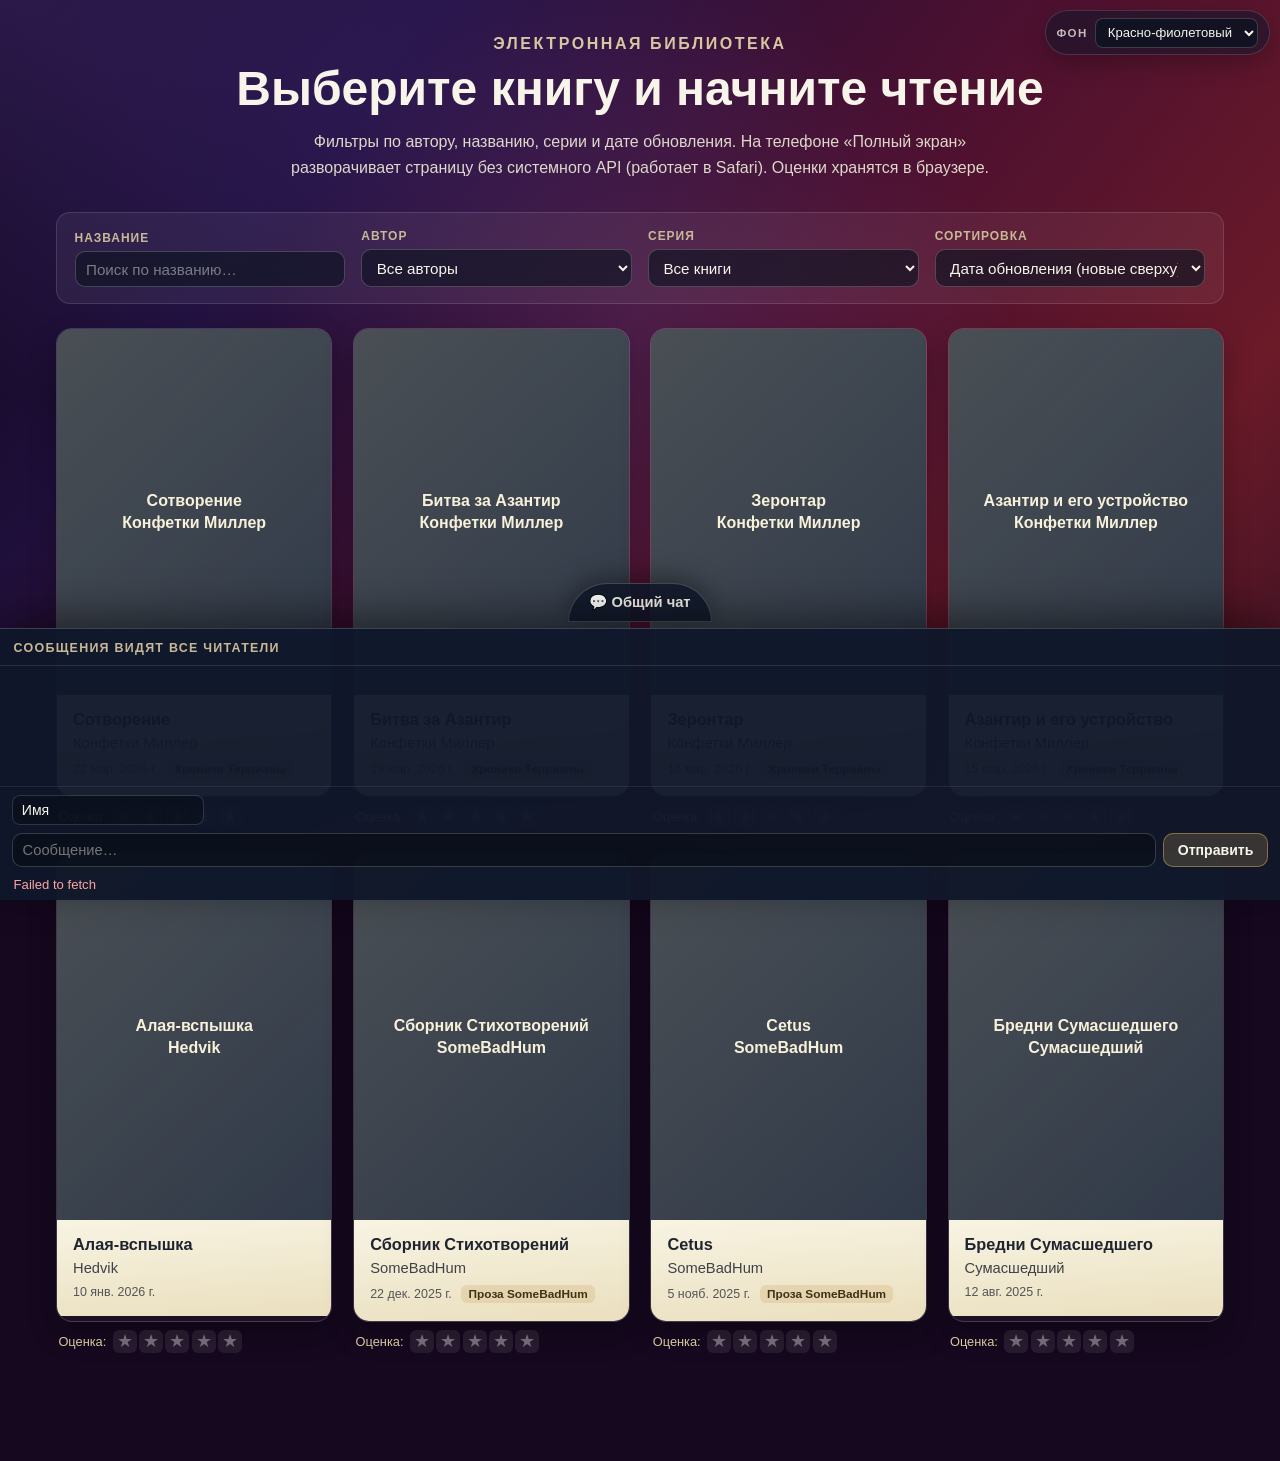
==== index.html @ 9fd9b14c "Add files via upload" ====
<!DOCTYPE html>
<html lang="ru">
<head>
    <meta charset="UTF-8">
    <meta name="viewport" content="width=device-width, initial-scale=1.0, viewport-fit=cover">
    <title>Библиотека PDF</title>
    <link rel="stylesheet" href="books.css">
</head>
<body>
    <div class="bg-theme-float" aria-label="Тема оформления">
        <label class="bg-theme-picker">
            <span class="bg-theme-label">Фон</span>
            <select id="bg-theme-select" class="bg-theme-select" title="Градиент фона страницы"></select>
        </label>
    </div>
    <main class="library-page">
        <section class="hero">
            <p class="hero-kicker">Электронная библиотека</p>
            <h1>Выберите книгу и начните чтение</h1>
            <p class="hero-subtitle">
                Фильтры по автору, названию, серии и дате обновления. На телефоне «Полный экран» разворачивает страницу без системного API (работает в Safari). Оценки хранятся в браузере.
            </p>
        </section>

        <section class="library-filters" aria-label="Фильтры каталога">
            <label class="filter-field">
                <span class="filter-label">Название</span>
                <input type="search" id="filter-q" class="filter-input" placeholder="Поиск по названию…" autocomplete="off">
            </label>
            <label class="filter-field">
                <span class="filter-label">Автор</span>
                <select id="filter-author" class="filter-select">
                    <option value="">Все авторы</option>
                </select>
            </label>
            <label class="filter-field">
                <span class="filter-label">Серия</span>
                <select id="filter-series" class="filter-select">
                    <option value="">Все книги</option>
                    <option value="__none__">Без серии</option>
                </select>
            </label>
            <label class="filter-field">
                <span class="filter-label">Сортировка</span>
                <select id="filter-sort" class="filter-select">
                    <option value="updated-desc">Дата обновления (новые сверху)</option>
                    <option value="updated-asc">Дата обновления (старые сверху)</option>
                    <option value="title-asc">Название А→Я</option>
                    <option value="title-desc">Название Я→А</option>
                    <option value="author-asc">Автор А→Я</option>
                </select>
            </label>
        </section>

        <p id="library-empty" class="library-empty" hidden>Ничего не найдено — измените фильтры.</p>
        <section id="book-grid" class="book-grid" aria-label="Список книг"></section>
    </main>

    <aside class="library-chat" id="library-chat" aria-label="Общий чат">
        <button type="button" class="library-chat-toggle" id="library-chat-toggle" aria-expanded="false" aria-controls="library-chat-panel">
            💬 Общий чат
        </button>
        <div class="library-chat-panel" id="library-chat-panel" hidden>
            <div class="library-chat-head">
                <span class="library-chat-title">Сообщения видят все читатели</span>
            </div>
            <ul class="library-chat-messages" id="library-chat-messages"></ul>
            <form class="library-chat-form" id="library-chat-form" autocomplete="off">
                <input type="text" id="library-chat-nick" class="library-chat-nick" placeholder="Имя" maxlength="32" aria-label="Имя">
                <div class="library-chat-row">
                    <input type="text" id="library-chat-input" class="library-chat-input" placeholder="Сообщение…" maxlength="500" required aria-label="Текст сообщения">
                    <button type="submit" class="library-chat-send">Отправить</button>
                </div>
            </form>
            <p class="library-chat-status" id="library-chat-status" hidden></p>
        </div>
    </aside>

    <script src="chat-config.js"></script>
    <script src="chat.js"></script>
    <script src="books.js"></script>
</body>
</html>
---- books.css ----
:root {
    --paper: #f8f4e3;
    --paper-dark: #eadfbe;
    --accent: #c6a15b;
    --text-main: #f7f4ea;
    --text-dark: #1f2430;
}

* {
    box-sizing: border-box;
}

body {
    margin: 0;
    font-family: "Segoe UI", Arial, sans-serif;
    color: var(--text-main);
    min-height: 100vh;
    min-height: 100dvh;
    background-attachment: fixed;
    background-color: #0f0618;
}

/* --- Темы фона (переключатель: data-bg-theme на body) --- */

body[data-bg-theme="crimson-violet"] {
    background-color: #15081f;
    background-image:
        radial-gradient(ellipse 120% 80% at 0% 0%, rgba(139, 92, 246, 0.22), transparent 55%),
        radial-gradient(ellipse 100% 70% at 100% 100%, rgba(244, 63, 94, 0.18), transparent 50%),
        radial-gradient(circle at 50% 40%, rgba(167, 139, 250, 0.12), transparent 45%),
        linear-gradient(128deg, #0f0618 0%, #1e0f3a 22%, #4c1030 52%, #6b1a28 78%, #2d0f24 100%);
}

body[data-bg-theme="blue-violet"] {
    background-color: #050e1e;
    background-image:
        radial-gradient(ellipse 110% 90% at 10% 0%, rgba(56, 189, 248, 0.2), transparent 55%),
        radial-gradient(ellipse 90% 80% at 95% 100%, rgba(99, 102, 241, 0.22), transparent 52%),
        radial-gradient(circle at 40% 60%, rgba(14, 165, 233, 0.1), transparent 42%),
        linear-gradient(135deg, #020617 0%, #0c4a6e 28%, #312e81 58%, #1e1b4b 85%, #020617 100%);
}

body[data-bg-theme="gold-crimson"] {
    background-color: #1a0a08;
    background-image:
        radial-gradient(ellipse 100% 75% at 15% 10%, rgba(251, 191, 36, 0.25), transparent 50%),
        radial-gradient(ellipse 90% 70% at 90% 85%, rgba(220, 38, 38, 0.22), transparent 48%),
        radial-gradient(circle at 55% 35%, rgba(245, 158, 11, 0.14), transparent 40%),
        linear-gradient(145deg, #1c0707 0%, #422006 25%, #7f1d1d 55%, #450a0a 82%, #0c0404 100%);
}

body[data-bg-theme="red-black"] {
    background-color: #000000;
    background-image:
        radial-gradient(ellipse 80% 60% at 50% 0%, rgba(185, 28, 28, 0.35), transparent 55%),
        radial-gradient(ellipse 70% 50% at 80% 100%, rgba(127, 29, 29, 0.2), transparent 50%),
        linear-gradient(168deg, #000000 0%, #1c0508 35%, #450a0a 62%, #7f1d1d 82%, #000000 100%);
}

body[data-bg-theme="emerald-abyss"] {
    background-color: #020f1a;
    background-image:
        radial-gradient(ellipse 100% 85% at 0% 100%, rgba(16, 185, 129, 0.18), transparent 55%),
        radial-gradient(ellipse 90% 75% at 100% 0%, rgba(6, 182, 212, 0.14), transparent 50%),
        radial-gradient(circle at 30% 30%, rgba(45, 212, 191, 0.08), transparent 45%),
        linear-gradient(155deg, #020617 0%, #064e3b 32%, #022c22 58%, #0f172a 88%, #020617 100%);
}

body[data-bg-theme="sunset-orchid"] {
    background-color: #1a0520;
    background-image:
        radial-gradient(ellipse 110% 80% at 0% 50%, rgba(244, 114, 182, 0.2), transparent 52%),
        radial-gradient(ellipse 100% 70% at 100% 20%, rgba(251, 146, 60, 0.22), transparent 50%),
        radial-gradient(circle at 60% 80%, rgba(192, 132, 252, 0.12), transparent 42%),
        linear-gradient(125deg, #2e1065 0%, #831843 28%, #9f1239 52%, #4c1d95 78%, #1e1b4b 100%);
}

body[data-bg-theme="arctic-plum"] {
    background-color: #0b1020;
    background-image:
        radial-gradient(ellipse 120% 90% at 50% -10%, rgba(186, 230, 253, 0.12), transparent 45%),
        radial-gradient(ellipse 90% 80% at 0% 100%, rgba(99, 102, 241, 0.16), transparent 52%),
        radial-gradient(ellipse 85% 70% at 100% 50%, rgba(139, 92, 246, 0.14), transparent 48%),
        linear-gradient(160deg, #020617 0%, #1e3a5f 30%, #312e81 55%, #1e1b4b 80%, #020617 100%);
}

.bg-theme-float {
    position: fixed;
    top: max(0.65rem, env(safe-area-inset-top, 0px));
    right: max(0.65rem, env(safe-area-inset-right, 0px));
    z-index: 1000;
}

.bg-theme-picker {
    display: flex;
    align-items: center;
    gap: 0.45rem;
    padding: 0.4rem 0.65rem;
    border-radius: 999px;
    background: rgba(15, 23, 42, 0.55);
    border: 1px solid rgba(255, 255, 255, 0.14);
    backdrop-filter: blur(10px);
    -webkit-backdrop-filter: blur(10px);
    box-shadow: 0 8px 24px rgba(0, 0, 0, 0.25);
}

.bg-theme-label {
    font-size: 0.72rem;
    text-transform: uppercase;
    letter-spacing: 0.12em;
    color: rgba(247, 244, 234, 0.75);
    font-weight: 700;
    white-space: nowrap;
}

.bg-theme-select {
    font: inherit;
    font-size: 0.82rem;
    max-width: min(52vw, 220px);
    padding: 0.35rem 0.5rem;
    border-radius: 8px;
    border: 1px solid rgba(255, 255, 255, 0.18);
    background: rgba(13, 19, 33, 0.85);
    color: var(--text-main);
    cursor: pointer;
}

.bg-theme-select:focus {
    outline: 2px solid rgba(167, 139, 250, 0.55);
    outline-offset: 1px;
}

@media (max-width: 480px) {
    .bg-theme-float {
        left: max(0.5rem, env(safe-area-inset-left, 0px));
        right: max(0.5rem, env(safe-area-inset-right, 0px));
        top: max(0.45rem, env(safe-area-inset-top, 0px));
    }

    .bg-theme-picker {
        width: 100%;
        justify-content: space-between;
    }

    .bg-theme-select {
        max-width: none;
        flex: 1;
    }
}

.library-page {
    width: min(1200px, 100%);
    margin: 0 auto;
    padding:
        max(2.2rem, env(safe-area-inset-top, 0px))
        max(1rem, env(safe-area-inset-right, 0px))
        max(2.8rem, env(safe-area-inset-bottom, 0px))
        max(1rem, env(safe-area-inset-left, 0px));
    box-sizing: border-box;
}

/* Страница чтения: на всю высоту окна */
.reader-body {
    min-height: 100vh;
    min-height: 100dvh;
    display: flex;
    flex-direction: column;
}

.reader-page {
    flex: 1 1 auto;
    display: flex;
    flex-direction: column;
    min-height: 0;
    width: min(1400px, 100%);
    margin: 0 auto;
    padding:
        max(1rem, env(safe-area-inset-top, 0px))
        max(1rem, env(safe-area-inset-right, 0px))
        max(1rem, env(safe-area-inset-bottom, 0px))
        max(1rem, env(safe-area-inset-left, 0px));
    box-sizing: border-box;
}

/* Запас снизу под полоску чата */
main.library-page,
main.reader-page {
    padding-bottom: max(6.5rem, env(safe-area-inset-bottom, 0px) + 3.5rem);
}

.hero {
    text-align: center;
    margin-bottom: 2rem;
}

.hero-kicker {
    letter-spacing: 0.16em;
    text-transform: uppercase;
    color: #d7c7a0;
    font-weight: 700;
    margin: 0 0 0.5rem;
}

.hero h1 {
    margin: 0;
    font-size: clamp(1.8rem, 4vw, 3rem);
}

.hero-subtitle {
    margin: 0.8rem auto 0;
    max-width: 760px;
    color: #ddd8ca;
    line-height: 1.6;
}

.library-filters {
    display: grid;
    grid-template-columns: repeat(auto-fit, minmax(min(100%, 200px), 1fr));
    gap: 0.85rem 1rem;
    align-items: end;
    margin-bottom: 1.5rem;
    padding: 1rem 1.1rem;
    border-radius: 14px;
    background: rgba(255, 255, 255, 0.06);
    border: 1px solid rgba(255, 255, 255, 0.12);
}

.filter-field {
    display: flex;
    flex-direction: column;
    gap: 0.35rem;
    min-width: 0;
}

.filter-label {
    font-size: 0.75rem;
    text-transform: uppercase;
    letter-spacing: 0.08em;
    color: #c9b896;
    font-weight: 600;
}

.filter-input,
.filter-select {
    font: inherit;
    font-size: 0.95rem;
    padding: 0.55rem 0.65rem;
    border-radius: 10px;
    border: 1px solid rgba(255, 255, 255, 0.2);
    background: rgba(13, 19, 33, 0.65);
    color: var(--text-main);
    width: 100%;
    min-width: 0;
}

.filter-input::placeholder {
    color: rgba(247, 244, 234, 0.45);
}

.filter-input:focus,
.filter-select:focus {
    outline: 2px solid rgba(198, 161, 91, 0.55);
    outline-offset: 1px;
}

.library-empty {
    text-align: center;
    color: #c9b896;
    margin: 0 0 1rem;
    font-size: 1rem;
}

/* Колонки — равные доли ширины контейнера (1fr ≈ 100% / N минус зазоры), без фиксированных px у карточек */
.book-tile {
    display: flex;
    flex-direction: column;
    gap: 0.5rem;
    min-width: 0;
}

.book-grid {
    display: grid;
    gap: 1.3rem;
    grid-template-columns: repeat(4, minmax(0, 1fr));
}

@media (max-width: 1024px) {
    .book-grid {
        grid-template-columns: repeat(3, minmax(0, 1fr));
    }
}

@media (max-width: 720px) {
    .book-grid {
        grid-template-columns: repeat(2, minmax(0, 1fr));
    }
}

.book-card {
    display: block;
    flex: 1 1 auto;
    color: inherit;
    text-decoration: none;
    border-radius: 16px;
    overflow: hidden;
    background:
        linear-gradient(180deg, rgba(255, 255, 255, 0.08), rgba(255, 255, 255, 0.03));
    border: 1px solid rgba(255, 255, 255, 0.14);
    box-shadow: 0 12px 28px rgba(0, 0, 0, 0.28);
    transition: transform 0.25s ease, box-shadow 0.25s ease, border-color 0.25s ease;
}

.book-card:hover {
    transform: translateY(-6px);
    box-shadow: 0 16px 32px rgba(0, 0, 0, 0.35);
    border-color: rgba(198, 161, 91, 0.6);
}

.book-cover {
    aspect-ratio: 3 / 4;
    display: grid;
    place-items: center;
    padding: 1.2rem;
    background:
        linear-gradient(135deg, rgba(198, 161, 91, 0.22), rgba(234, 223, 190, 0.1)),
        linear-gradient(140deg, #263852, #1b263b);
}

.book-cover span {
    color: #f8f1da;
    text-align: center;
    font-weight: 700;
    line-height: 1.4;
    overflow-wrap: anywhere;
    word-break: break-word;
    max-width: 100%;
}

.book-info {
    background: linear-gradient(175deg, var(--paper), var(--paper-dark));
    color: var(--text-dark);
    padding: 0.95rem 1rem 1.1rem;
}

.book-info h2 {
    margin: 0;
    font-size: 1.02rem;
    overflow-wrap: anywhere;
    word-break: break-word;
}

.book-info p {
    margin: 0.35rem 0 0;
    opacity: 0.85;
    font-size: 0.92rem;
    overflow-wrap: anywhere;
    word-break: break-word;
}

.book-meta-line {
    display: flex;
    flex-wrap: wrap;
    align-items: center;
    gap: 0.4rem 0.6rem;
    margin-top: 0.55rem;
    font-size: 0.78rem;
    color: rgba(31, 36, 48, 0.75);
}

.book-updated {
    font-variant-numeric: tabular-nums;
}

.book-series-chip {
    display: inline-block;
    padding: 0.15rem 0.45rem;
    border-radius: 6px;
    background: rgba(198, 161, 91, 0.25);
    color: #3d3319;
    font-weight: 600;
    font-size: 0.74rem;
}

.book-rating-bar {
    display: flex;
    align-items: center;
    gap: 0.4rem;
    flex-wrap: wrap;
    padding: 0 0.15rem 0.25rem;
    font-size: 0.8rem;
    color: #d7c7a0;
}

.book-rating-bar .star-rating {
    gap: 0.15rem;
}

.star-rating {
    display: inline-flex;
    align-items: center;
    gap: 0.2rem;
}

.star-btn {
    font: inherit;
    line-height: 1;
    padding: 0.15rem 0.25rem;
    margin: 0;
    border: none;
    border-radius: 6px;
    background: rgba(255, 255, 255, 0.08);
    color: rgba(255, 255, 255, 0.35);
    cursor: pointer;
    touch-action: manipulation;
    font-size: 1.15rem;
    transition: color 0.15s ease, background 0.15s ease, transform 0.1s ease;
}

.star-btn.is-on {
    color: #e8c547;
    text-shadow: 0 0 8px rgba(232, 197, 71, 0.45);
}

.star-btn:hover,
.star-btn:focus-visible {
    background: rgba(198, 161, 91, 0.25);
    color: #f0d875;
    outline: none;
}

.star-btn:active {
    transform: scale(0.92);
}

.reader-header-row {
    display: flex;
    align-items: center;
    justify-content: space-between;
    gap: 0.75rem;
    flex-wrap: wrap;
    width: 100%;
}

.reader-header {
    display: flex;
    flex-direction: column;
    gap: 0.65rem;
    margin-bottom: 0.75rem;
    flex-shrink: 0;
}

.reader-rating-row {
    display: flex;
    align-items: center;
    gap: 0.5rem;
    flex-wrap: wrap;
}

.reader-rating-row[hidden] {
    display: none !important;
}

.reader-rating-label {
    font-size: 0.85rem;
    color: #ccb887;
    text-transform: uppercase;
    letter-spacing: 0.06em;
}

.reader-rating-row .star-btn {
    background: rgba(198, 161, 91, 0.15);
    color: rgba(247, 244, 234, 0.35);
}

.reader-rating-row .star-btn.is-on {
    color: #e8c547;
}

.fullscreen-btn {
    font: inherit;
    font-size: 0.9rem;
    font-weight: 600;
    color: var(--text-main);
    background: rgba(198, 161, 91, 0.22);
    border: 1px solid rgba(198, 161, 91, 0.55);
    border-radius: 10px;
    padding: 0.55rem 0.9rem;
    cursor: pointer;
    touch-action: manipulation;
    white-space: nowrap;
}

.fullscreen-btn:hover {
    background: rgba(198, 161, 91, 0.32);
}

.back-btn {
    color: #f4e4be;
    text-decoration: none;
    border: 1px solid rgba(198, 161, 91, 0.45);
    border-radius: 10px;
    padding: 0.6rem 0.95rem;
    transition: background 0.2s ease;
}

.back-btn:hover {
    background: rgba(198, 161, 91, 0.16);
}

.reader-label {
    margin: 0;
    font-size: 0.85rem;
    color: #ccb887;
    text-transform: uppercase;
    letter-spacing: 0.09em;
}

.reader-book-meta h1 {
    margin: 0.25rem 0 0;
    font-size: clamp(1.1rem, 2.8vw, 1.6rem);
}

.reader-series-bar {
    margin: 0 0 0.65rem;
    padding: 0.65rem 0.85rem;
    border-radius: 12px;
    background: rgba(255, 255, 255, 0.06);
    border: 1px solid rgba(255, 255, 255, 0.12);
}

.reader-series-bar[hidden] {
    display: none !important;
}

.reader-series-title {
    margin: 0 0 0.45rem;
    font-size: 0.8rem;
    text-transform: uppercase;
    letter-spacing: 0.1em;
    color: #d7c7a0;
    font-weight: 700;
}

.reader-series-list {
    margin: 0;
    padding: 0;
    list-style: none;
    display: flex;
    flex-wrap: wrap;
    gap: 0.4rem 0.75rem;
}

.reader-series-list a {
    color: #f4e4be;
    text-decoration: none;
    border-bottom: 1px solid rgba(198, 161, 91, 0.35);
    padding-bottom: 0.1rem;
}

.reader-series-list a:hover {
    border-bottom-color: rgba(198, 161, 91, 0.85);
}

.reader-series-list li.is-current a {
    color: #e8c547;
    font-weight: 700;
    border-bottom-color: #e8c547;
}

/* Десктоп: область PDF почти на всю высоту окна */
.reader-frame-wrap {
    position: relative;
    flex: 1 1 auto;
    min-height: 0;
    height: min(88dvh, calc(100dvh - 10.5rem));
    max-height: 960px;
    border-radius: 16px;
    overflow: hidden;
    border: 1px solid rgba(255, 255, 255, 0.2);
    box-shadow: 0 14px 32px rgba(0, 0, 0, 0.35);
    background: #fff;
    display: flex;
    flex-direction: column;
    min-height: 0;
}

.reader-frame-wrap.reader-frame-wrap--canvas {
    background: #2a3142;
    overflow: hidden;
}

.pdf-view {
    display: flex;
    flex-direction: column;
    flex: 1 1 auto;
    min-height: 0;
    height: 100%;
}

.pdf-viewport {
    flex: 1 1 auto;
    min-height: 0;
    overflow: auto;
    -webkit-overflow-scrolling: touch;
    text-align: center;
    padding: 0.5rem;
    background: #2a3142;
}

#pdf-canvas {
    display: block;
    margin: 0 auto;
    max-width: 100%;
    height: auto;
    box-shadow: 0 4px 24px rgba(0, 0, 0, 0.45);
}

.pdf-error {
    margin: 1rem;
    padding: 1rem;
    border-radius: 12px;
    background: rgba(0, 0, 0, 0.35);
    color: #f5e6c8;
    line-height: 1.5;
}

.pdf-toolbar {
    display: flex;
    flex-shrink: 0;
    align-items: center;
    justify-content: center;
    gap: 0.75rem;
    flex-wrap: wrap;
    padding: 0.55rem 0.75rem;
    padding-bottom: max(0.55rem, env(safe-area-inset-bottom, 0px));
    background: linear-gradient(180deg, rgba(13, 19, 33, 0.98), rgba(20, 28, 45, 0.99));
    border-top: 1px solid rgba(255, 255, 255, 0.12);
}

.pdf-nav-btn {
    font: inherit;
    font-size: 0.95rem;
    font-weight: 600;
    color: var(--text-main);
    background: rgba(198, 161, 91, 0.2);
    border: 1px solid rgba(198, 161, 91, 0.55);
    border-radius: 12px;
    padding: 0.65rem 1rem;
    min-height: 48px;
    min-width: 48px;
    cursor: pointer;
    touch-action: manipulation;
}

.pdf-nav-btn:active:not(:disabled) {
    background: rgba(198, 161, 91, 0.35);
}

.pdf-nav-btn:disabled {
    opacity: 0.35;
    cursor: not-allowed;
}

.pdf-page-label {
    font-variant-numeric: tabular-nums;
    color: #e8dcc4;
    font-weight: 600;
    min-width: 5.5rem;
    text-align: center;
}

.reader-frame {
    flex: 1 1 auto;
    width: 100%;
    min-height: 0;
    border: 0;
}

.reader-frame-wrap:fullscreen {
    max-height: none;
    height: 100%;
    border-radius: 0;
    border: none;
}

.reader-frame-wrap:fullscreen .pdf-viewport {
    padding-bottom: max(0.5rem, env(safe-area-inset-bottom, 0px));
}

/* Псевдо-полный экран (Safari и др., где нет Fullscreen API для div) */
body.reader-fs-pseudo-active {
    overflow: hidden;
    touch-action: none;
}

.reader-frame-wrap.reader-frame-wrap--pseudo-fs {
    position: fixed !important;
    left: 0 !important;
    right: 0 !important;
    top: 0 !important;
    bottom: 0 !important;
    width: 100% !important;
    height: 100dvh !important;
    max-height: none !important;
    z-index: 2147483000;
    border-radius: 0 !important;
    border: none !important;
    box-shadow: none !important;
}

.reader-frame-wrap.reader-frame-wrap--pseudo-fs .pdf-viewport {
    padding-bottom: max(0.75rem, env(safe-area-inset-bottom, 0px));
}

.pseudo-fs-close {
    position: absolute;
    top: max(0.45rem, env(safe-area-inset-top, 0px));
    right: max(0.45rem, env(safe-area-inset-right, 0px));
    z-index: 5;
    width: 44px;
    height: 44px;
    border-radius: 12px;
    border: 1px solid rgba(255, 255, 255, 0.35);
    background: rgba(13, 19, 33, 0.85);
    color: var(--text-main);
    font: inherit;
    font-size: 1.25rem;
    line-height: 1;
    cursor: pointer;
    touch-action: manipulation;
    display: grid;
    place-items: center;
    padding: 0;
}

.pseudo-fs-close:hover {
    background: rgba(198, 161, 91, 0.35);
}

/* Телефоны: одна колонка, читалка на весь экран под шапкой */
@media (max-width: 640px) {
    .book-grid {
        grid-template-columns: minmax(0, 1fr);
    }

    .book-card:hover {
        transform: none;
    }

    .reader-page {
        width: 100%;
        max-width: none;
        flex: 1 1 auto;
        min-height: 0;
        padding:
            max(0.5rem, env(safe-area-inset-top, 0px))
            max(0.5rem, env(safe-area-inset-right, 0px))
            max(0.35rem, env(safe-area-inset-bottom, 0px))
            max(0.5rem, env(safe-area-inset-left, 0px));
    }

    .reader-header {
        margin-bottom: 0.5rem;
    }

    .reader-frame-wrap {
        flex: 1 1 auto;
        min-height: 0;
        height: auto !important;
        max-height: none;
        /* Вся оставшаяся высота экрана — под PDF */
        min-height: calc(100dvh - 11rem);
        border-radius: 12px;
    }

    .reader-frame-wrap.reader-frame-wrap--canvas {
        min-height: calc(100dvh - 10rem);
    }
}

/* ---------- Общий чат (Supabase, см. chat-config.js) ---------- */
.library-chat {
    position: fixed;
    left: 0;
    right: 0;
    bottom: 0;
    z-index: 10050;
    display: flex;
    flex-direction: column;
    align-items: stretch;
    pointer-events: none;
}

.library-chat > * {
    pointer-events: auto;
}

.library-chat-toggle {
    align-self: center;
    margin-bottom: max(0.35rem, env(safe-area-inset-bottom, 0px));
    font: inherit;
    font-size: 0.92rem;
    font-weight: 700;
    color: var(--text-main);
    background: rgba(15, 23, 42, 0.88);
    border: 1px solid rgba(255, 255, 255, 0.2);
    border-radius: 999px 999px 0 0;
    padding: 0.55rem 1.25rem 0.65rem;
    cursor: pointer;
    box-shadow: 0 -6px 24px rgba(0, 0, 0, 0.35);
    touch-action: manipulation;
}

.library-chat-toggle[aria-expanded="true"] {
    border-radius: 0;
    margin-bottom: 0;
}

.library-chat-panel {
    max-height: min(52vh, 420px);
    display: flex;
    flex-direction: column;
    background: rgba(15, 23, 42, 0.96);
    border-top: 1px solid rgba(255, 255, 255, 0.18);
    box-shadow: 0 -12px 40px rgba(0, 0, 0, 0.45);
    padding-bottom: env(safe-area-inset-bottom, 0px);
}

.library-chat-head {
    padding: 0.55rem 0.85rem;
    border-bottom: 1px solid rgba(255, 255, 255, 0.1);
}

.library-chat-title {
    font-size: 0.78rem;
    text-transform: uppercase;
    letter-spacing: 0.1em;
    color: #c9b896;
    font-weight: 700;
}

.library-chat-messages {
    flex: 1 1 auto;
    min-height: 120px;
    max-height: 36vh;
    overflow-y: auto;
    margin: 0;
    padding: 0.5rem 0.75rem;
    list-style: none;
    display: flex;
    flex-direction: column;
    gap: 0.65rem;
    -webkit-overflow-scrolling: touch;
}

.library-chat-msg {
    display: flex;
    flex-direction: column;
    gap: 0.2rem;
    font-size: 0.92rem;
    line-height: 1.45;
}

.library-chat-msg-meta {
    font-size: 0.72rem;
    color: rgba(247, 244, 234, 0.55);
}

.library-chat-msg-body {
    color: var(--text-main);
    word-break: break-word;
    overflow-wrap: anywhere;
}

.library-chat-form {
    padding: 0.5rem 0.75rem 0.65rem;
    display: flex;
    flex-direction: column;
    gap: 0.45rem;
    border-top: 1px solid rgba(255, 255, 255, 0.08);
}

.library-chat-nick {
    font: inherit;
    font-size: 0.88rem;
    padding: 0.4rem 0.55rem;
    border-radius: 8px;
    border: 1px solid rgba(255, 255, 255, 0.15);
    background: rgba(0, 0, 0, 0.25);
    color: var(--text-main);
    max-width: 12rem;
}

.library-chat-row {
    display: flex;
    gap: 0.45rem;
    align-items: stretch;
}

.library-chat-input {
    flex: 1 1 auto;
    min-width: 0;
    font: inherit;
    font-size: 0.92rem;
    padding: 0.5rem 0.6rem;
    border-radius: 10px;
    border: 1px solid rgba(255, 255, 255, 0.18);
    background: rgba(0, 0, 0, 0.3);
    color: var(--text-main);
}

.library-chat-send {
    font: inherit;
    font-size: 0.88rem;
    font-weight: 600;
    padding: 0.45rem 0.85rem;
    border-radius: 10px;
    border: 1px solid rgba(198, 161, 91, 0.55);
    background: rgba(198, 161, 91, 0.22);
    color: var(--text-main);
    cursor: pointer;
    white-space: nowrap;
    touch-action: manipulation;
}

.library-chat-send:hover {
    background: rgba(198, 161, 91, 0.35);
}

.library-chat-send:disabled {
    opacity: 0.45;
    cursor: not-allowed;
}

.library-chat-status {
    margin: 0;
    padding: 0 0.85rem 0.5rem;
    font-size: 0.82rem;
    color: #a5d4c8;
}

.library-chat-status--error {
    color: #fca5a5;
}
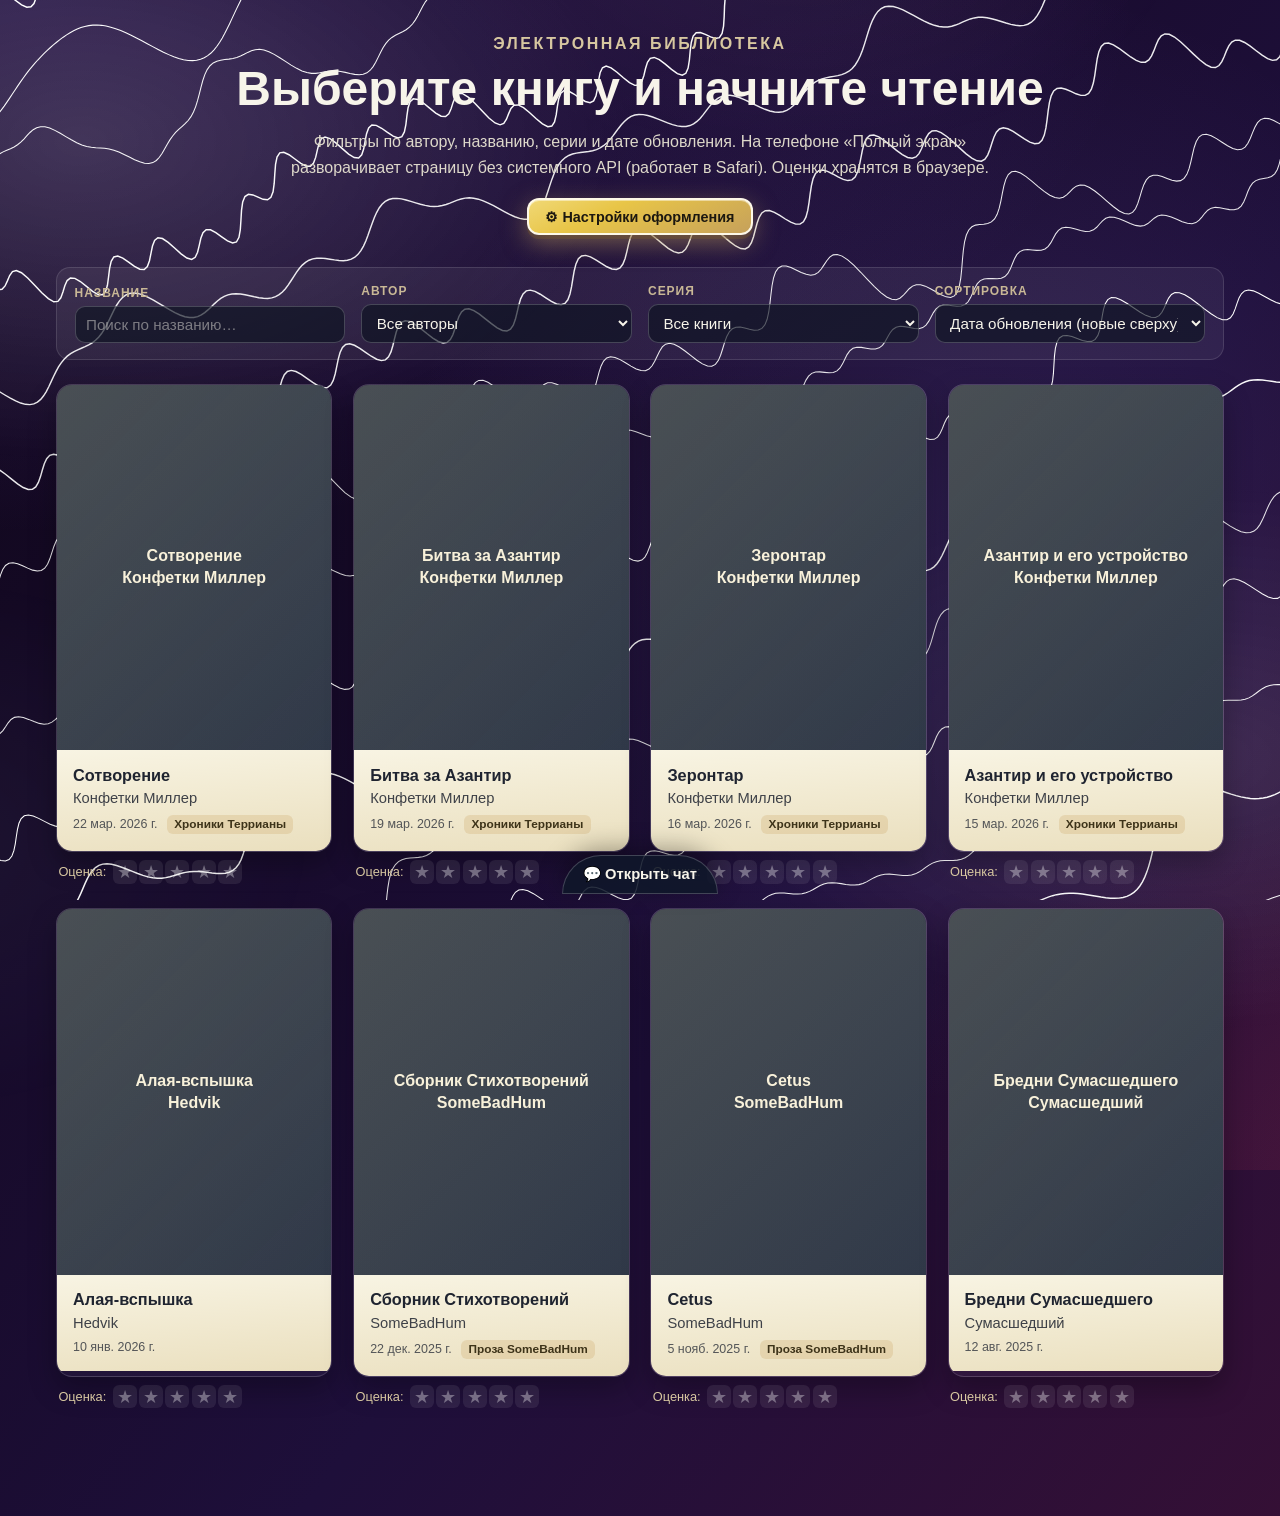
==== commit 51a0f889: "Add files via upload" ====
--- a/index.html
+++ b/index.html
@@ -7,18 +7,15 @@
     <link rel="stylesheet" href="books.css">
 </head>
 <body>
-    <div class="bg-theme-float" aria-label="Тема оформления">
-        <label class="bg-theme-picker">
-            <span class="bg-theme-label">Фон</span>
-            <select id="bg-theme-select" class="bg-theme-select" title="Градиент фона страницы"></select>
-        </label>
-    </div>
     <main class="library-page">
         <section class="hero">
             <p class="hero-kicker">Электронная библиотека</p>
             <h1>Выберите книгу и начните чтение</h1>
             <p class="hero-subtitle">
                 Фильтры по автору, названию, серии и дате обновления. На телефоне «Полный экран» разворачивает страницу без системного API (работает в Safari). Оценки хранятся в браузере.
+            </p>
+            <p class="hero-settings-link">
+                <a class="header-settings-btn" href="settings.html">⚙ Настройки оформления</a>
             </p>
         </section>
 
@@ -58,11 +55,12 @@
 
     <aside class="library-chat" id="library-chat" aria-label="Общий чат">
         <button type="button" class="library-chat-toggle" id="library-chat-toggle" aria-expanded="false" aria-controls="library-chat-panel">
-            💬 Общий чат
+            💬 Открыть чат
         </button>
         <div class="library-chat-panel" id="library-chat-panel" hidden>
             <div class="library-chat-head">
                 <span class="library-chat-title">Сообщения видят все читатели</span>
+                <button type="button" class="library-chat-close" id="library-chat-close" hidden aria-label="Закрыть чат">✕</button>
             </div>
             <ul class="library-chat-messages" id="library-chat-messages"></ul>
             <form class="library-chat-form" id="library-chat-form" autocomplete="off">
@@ -76,6 +74,7 @@
         </div>
     </aside>
 
+    <script src="wave-lines.js"></script>
     <script src="chat-config.js"></script>
     <script src="chat.js"></script>
     <script src="books.js"></script>
--- a/books.css
+++ b/books.css
@@ -1,944 +1,1247 @@
-:root {
-    --paper: #f8f4e3;
-    --paper-dark: #eadfbe;
-    --accent: #c6a15b;
-    --text-main: #f7f4ea;
-    --text-dark: #1f2430;
-}
-
-* {
-    box-sizing: border-box;
-}
-
-body {
-    margin: 0;
-    font-family: "Segoe UI", Arial, sans-serif;
-    color: var(--text-main);
-    min-height: 100vh;
-    min-height: 100dvh;
-    background-attachment: fixed;
-    background-color: #0f0618;
-}
-
-/* --- Темы фона (переключатель: data-bg-theme на body) --- */
-
-body[data-bg-theme="crimson-violet"] {
-    background-color: #15081f;
-    background-image:
-        radial-gradient(ellipse 120% 80% at 0% 0%, rgba(139, 92, 246, 0.22), transparent 55%),
-        radial-gradient(ellipse 100% 70% at 100% 100%, rgba(244, 63, 94, 0.18), transparent 50%),
-        radial-gradient(circle at 50% 40%, rgba(167, 139, 250, 0.12), transparent 45%),
-        linear-gradient(128deg, #0f0618 0%, #1e0f3a 22%, #4c1030 52%, #6b1a28 78%, #2d0f24 100%);
-}
-
-body[data-bg-theme="blue-violet"] {
-    background-color: #050e1e;
-    background-image:
-        radial-gradient(ellipse 110% 90% at 10% 0%, rgba(56, 189, 248, 0.2), transparent 55%),
-        radial-gradient(ellipse 90% 80% at 95% 100%, rgba(99, 102, 241, 0.22), transparent 52%),
-        radial-gradient(circle at 40% 60%, rgba(14, 165, 233, 0.1), transparent 42%),
-        linear-gradient(135deg, #020617 0%, #0c4a6e 28%, #312e81 58%, #1e1b4b 85%, #020617 100%);
-}
-
-body[data-bg-theme="gold-crimson"] {
-    background-color: #1a0a08;
-    background-image:
-        radial-gradient(ellipse 100% 75% at 15% 10%, rgba(251, 191, 36, 0.25), transparent 50%),
-        radial-gradient(ellipse 90% 70% at 90% 85%, rgba(220, 38, 38, 0.22), transparent 48%),
-        radial-gradient(circle at 55% 35%, rgba(245, 158, 11, 0.14), transparent 40%),
-        linear-gradient(145deg, #1c0707 0%, #422006 25%, #7f1d1d 55%, #450a0a 82%, #0c0404 100%);
-}
-
-body[data-bg-theme="red-black"] {
-    background-color: #000000;
-    background-image:
-        radial-gradient(ellipse 80% 60% at 50% 0%, rgba(185, 28, 28, 0.35), transparent 55%),
-        radial-gradient(ellipse 70% 50% at 80% 100%, rgba(127, 29, 29, 0.2), transparent 50%),
-        linear-gradient(168deg, #000000 0%, #1c0508 35%, #450a0a 62%, #7f1d1d 82%, #000000 100%);
-}
-
-body[data-bg-theme="emerald-abyss"] {
-    background-color: #020f1a;
-    background-image:
-        radial-gradient(ellipse 100% 85% at 0% 100%, rgba(16, 185, 129, 0.18), transparent 55%),
-        radial-gradient(ellipse 90% 75% at 100% 0%, rgba(6, 182, 212, 0.14), transparent 50%),
-        radial-gradient(circle at 30% 30%, rgba(45, 212, 191, 0.08), transparent 45%),
-        linear-gradient(155deg, #020617 0%, #064e3b 32%, #022c22 58%, #0f172a 88%, #020617 100%);
-}
-
-body[data-bg-theme="sunset-orchid"] {
-    background-color: #1a0520;
-    background-image:
-        radial-gradient(ellipse 110% 80% at 0% 50%, rgba(244, 114, 182, 0.2), transparent 52%),
-        radial-gradient(ellipse 100% 70% at 100% 20%, rgba(251, 146, 60, 0.22), transparent 50%),
-        radial-gradient(circle at 60% 80%, rgba(192, 132, 252, 0.12), transparent 42%),
-        linear-gradient(125deg, #2e1065 0%, #831843 28%, #9f1239 52%, #4c1d95 78%, #1e1b4b 100%);
-}
-
-body[data-bg-theme="arctic-plum"] {
-    background-color: #0b1020;
-    background-image:
-        radial-gradient(ellipse 120% 90% at 50% -10%, rgba(186, 230, 253, 0.12), transparent 45%),
-        radial-gradient(ellipse 90% 80% at 0% 100%, rgba(99, 102, 241, 0.16), transparent 52%),
-        radial-gradient(ellipse 85% 70% at 100% 50%, rgba(139, 92, 246, 0.14), transparent 48%),
-        linear-gradient(160deg, #020617 0%, #1e3a5f 30%, #312e81 55%, #1e1b4b 80%, #020617 100%);
-}
-
-.bg-theme-float {
-    position: fixed;
-    top: max(0.65rem, env(safe-area-inset-top, 0px));
-    right: max(0.65rem, env(safe-area-inset-right, 0px));
-    z-index: 1000;
-}
-
-.bg-theme-picker {
-    display: flex;
-    align-items: center;
-    gap: 0.45rem;
-    padding: 0.4rem 0.65rem;
-    border-radius: 999px;
-    background: rgba(15, 23, 42, 0.55);
-    border: 1px solid rgba(255, 255, 255, 0.14);
-    backdrop-filter: blur(10px);
-    -webkit-backdrop-filter: blur(10px);
-    box-shadow: 0 8px 24px rgba(0, 0, 0, 0.25);
-}
-
-.bg-theme-label {
-    font-size: 0.72rem;
-    text-transform: uppercase;
-    letter-spacing: 0.12em;
-    color: rgba(247, 244, 234, 0.75);
-    font-weight: 700;
-    white-space: nowrap;
-}
-
-.bg-theme-select {
-    font: inherit;
-    font-size: 0.82rem;
-    max-width: min(52vw, 220px);
-    padding: 0.35rem 0.5rem;
-    border-radius: 8px;
-    border: 1px solid rgba(255, 255, 255, 0.18);
-    background: rgba(13, 19, 33, 0.85);
-    color: var(--text-main);
-    cursor: pointer;
-}
-
-.bg-theme-select:focus {
-    outline: 2px solid rgba(167, 139, 250, 0.55);
-    outline-offset: 1px;
-}
-
-@media (max-width: 480px) {
-    .bg-theme-float {
-        left: max(0.5rem, env(safe-area-inset-left, 0px));
-        right: max(0.5rem, env(safe-area-inset-right, 0px));
-        top: max(0.45rem, env(safe-area-inset-top, 0px));
-    }
-
-    .bg-theme-picker {
-        width: 100%;
-        justify-content: space-between;
-    }
-
-    .bg-theme-select {
-        max-width: none;
-        flex: 1;
-    }
-}
-
-.library-page {
-    width: min(1200px, 100%);
-    margin: 0 auto;
-    padding:
-        max(2.2rem, env(safe-area-inset-top, 0px))
-        max(1rem, env(safe-area-inset-right, 0px))
-        max(2.8rem, env(safe-area-inset-bottom, 0px))
-        max(1rem, env(safe-area-inset-left, 0px));
-    box-sizing: border-box;
-}
-
-/* Страница чтения: на всю высоту окна */
-.reader-body {
-    min-height: 100vh;
-    min-height: 100dvh;
-    display: flex;
-    flex-direction: column;
-}
-
-.reader-page {
-    flex: 1 1 auto;
-    display: flex;
-    flex-direction: column;
-    min-height: 0;
-    width: min(1400px, 100%);
-    margin: 0 auto;
-    padding:
-        max(1rem, env(safe-area-inset-top, 0px))
-        max(1rem, env(safe-area-inset-right, 0px))
-        max(1rem, env(safe-area-inset-bottom, 0px))
-        max(1rem, env(safe-area-inset-left, 0px));
-    box-sizing: border-box;
-}
-
-/* Запас снизу под полоску чата */
-main.library-page,
-main.reader-page {
-    padding-bottom: max(6.5rem, env(safe-area-inset-bottom, 0px) + 3.5rem);
-}
-
-.hero {
-    text-align: center;
-    margin-bottom: 2rem;
-}
-
-.hero-kicker {
-    letter-spacing: 0.16em;
-    text-transform: uppercase;
-    color: #d7c7a0;
-    font-weight: 700;
-    margin: 0 0 0.5rem;
-}
-
-.hero h1 {
-    margin: 0;
-    font-size: clamp(1.8rem, 4vw, 3rem);
-}
-
-.hero-subtitle {
-    margin: 0.8rem auto 0;
-    max-width: 760px;
-    color: #ddd8ca;
-    line-height: 1.6;
-}
-
-.library-filters {
-    display: grid;
-    grid-template-columns: repeat(auto-fit, minmax(min(100%, 200px), 1fr));
-    gap: 0.85rem 1rem;
-    align-items: end;
-    margin-bottom: 1.5rem;
-    padding: 1rem 1.1rem;
-    border-radius: 14px;
-    background: rgba(255, 255, 255, 0.06);
-    border: 1px solid rgba(255, 255, 255, 0.12);
-}
-
-.filter-field {
-    display: flex;
-    flex-direction: column;
-    gap: 0.35rem;
-    min-width: 0;
-}
-
-.filter-label {
-    font-size: 0.75rem;
-    text-transform: uppercase;
-    letter-spacing: 0.08em;
-    color: #c9b896;
-    font-weight: 600;
-}
-
-.filter-input,
-.filter-select {
-    font: inherit;
-    font-size: 0.95rem;
-    padding: 0.55rem 0.65rem;
-    border-radius: 10px;
-    border: 1px solid rgba(255, 255, 255, 0.2);
-    background: rgba(13, 19, 33, 0.65);
-    color: var(--text-main);
-    width: 100%;
-    min-width: 0;
-}
-
-.filter-input::placeholder {
-    color: rgba(247, 244, 234, 0.45);
-}
-
-.filter-input:focus,
-.filter-select:focus {
-    outline: 2px solid rgba(198, 161, 91, 0.55);
-    outline-offset: 1px;
-}
-
-.library-empty {
-    text-align: center;
-    color: #c9b896;
-    margin: 0 0 1rem;
-    font-size: 1rem;
-}
-
-/* Колонки — равные доли ширины контейнера (1fr ≈ 100% / N минус зазоры), без фиксированных px у карточек */
-.book-tile {
-    display: flex;
-    flex-direction: column;
-    gap: 0.5rem;
-    min-width: 0;
-}
-
-.book-grid {
-    display: grid;
-    gap: 1.3rem;
-    grid-template-columns: repeat(4, minmax(0, 1fr));
-}
-
-@media (max-width: 1024px) {
-    .book-grid {
-        grid-template-columns: repeat(3, minmax(0, 1fr));
-    }
-}
-
-@media (max-width: 720px) {
-    .book-grid {
-        grid-template-columns: repeat(2, minmax(0, 1fr));
-    }
-}
-
-.book-card {
-    display: block;
-    flex: 1 1 auto;
-    color: inherit;
-    text-decoration: none;
-    border-radius: 16px;
-    overflow: hidden;
-    background:
-        linear-gradient(180deg, rgba(255, 255, 255, 0.08), rgba(255, 255, 255, 0.03));
-    border: 1px solid rgba(255, 255, 255, 0.14);
-    box-shadow: 0 12px 28px rgba(0, 0, 0, 0.28);
-    transition: transform 0.25s ease, box-shadow 0.25s ease, border-color 0.25s ease;
-}
-
-.book-card:hover {
-    transform: translateY(-6px);
-    box-shadow: 0 16px 32px rgba(0, 0, 0, 0.35);
-    border-color: rgba(198, 161, 91, 0.6);
-}
-
-.book-cover {
-    aspect-ratio: 3 / 4;
-    display: grid;
-    place-items: center;
-    padding: 1.2rem;
-    background:
-        linear-gradient(135deg, rgba(198, 161, 91, 0.22), rgba(234, 223, 190, 0.1)),
-        linear-gradient(140deg, #263852, #1b263b);
-}
-
-.book-cover span {
-    color: #f8f1da;
-    text-align: center;
-    font-weight: 700;
-    line-height: 1.4;
-    overflow-wrap: anywhere;
-    word-break: break-word;
-    max-width: 100%;
-}
-
-.book-info {
-    background: linear-gradient(175deg, var(--paper), var(--paper-dark));
-    color: var(--text-dark);
-    padding: 0.95rem 1rem 1.1rem;
-}
-
-.book-info h2 {
-    margin: 0;
-    font-size: 1.02rem;
-    overflow-wrap: anywhere;
-    word-break: break-word;
-}
-
-.book-info p {
-    margin: 0.35rem 0 0;
-    opacity: 0.85;
-    font-size: 0.92rem;
-    overflow-wrap: anywhere;
-    word-break: break-word;
-}
-
-.book-meta-line {
-    display: flex;
-    flex-wrap: wrap;
-    align-items: center;
-    gap: 0.4rem 0.6rem;
-    margin-top: 0.55rem;
-    font-size: 0.78rem;
-    color: rgba(31, 36, 48, 0.75);
-}
-
-.book-updated {
-    font-variant-numeric: tabular-nums;
-}
-
-.book-series-chip {
-    display: inline-block;
-    padding: 0.15rem 0.45rem;
-    border-radius: 6px;
-    background: rgba(198, 161, 91, 0.25);
-    color: #3d3319;
-    font-weight: 600;
-    font-size: 0.74rem;
-}
-
-.book-rating-bar {
-    display: flex;
-    align-items: center;
-    gap: 0.4rem;
-    flex-wrap: wrap;
-    padding: 0 0.15rem 0.25rem;
-    font-size: 0.8rem;
-    color: #d7c7a0;
-}
-
-.book-rating-bar .star-rating {
-    gap: 0.15rem;
-}
-
-.star-rating {
-    display: inline-flex;
-    align-items: center;
-    gap: 0.2rem;
-}
-
-.star-btn {
-    font: inherit;
-    line-height: 1;
-    padding: 0.15rem 0.25rem;
-    margin: 0;
-    border: none;
-    border-radius: 6px;
-    background: rgba(255, 255, 255, 0.08);
-    color: rgba(255, 255, 255, 0.35);
-    cursor: pointer;
-    touch-action: manipulation;
-    font-size: 1.15rem;
-    transition: color 0.15s ease, background 0.15s ease, transform 0.1s ease;
-}
-
-.star-btn.is-on {
-    color: #e8c547;
-    text-shadow: 0 0 8px rgba(232, 197, 71, 0.45);
-}
-
-.star-btn:hover,
-.star-btn:focus-visible {
-    background: rgba(198, 161, 91, 0.25);
-    color: #f0d875;
-    outline: none;
-}
-
-.star-btn:active {
-    transform: scale(0.92);
-}
-
-.reader-header-row {
-    display: flex;
-    align-items: center;
-    justify-content: space-between;
-    gap: 0.75rem;
-    flex-wrap: wrap;
-    width: 100%;
-}
-
-.reader-header {
-    display: flex;
-    flex-direction: column;
-    gap: 0.65rem;
-    margin-bottom: 0.75rem;
-    flex-shrink: 0;
-}
-
-.reader-rating-row {
-    display: flex;
-    align-items: center;
-    gap: 0.5rem;
-    flex-wrap: wrap;
-}
-
-.reader-rating-row[hidden] {
-    display: none !important;
-}
-
-.reader-rating-label {
-    font-size: 0.85rem;
-    color: #ccb887;
-    text-transform: uppercase;
-    letter-spacing: 0.06em;
-}
-
-.reader-rating-row .star-btn {
-    background: rgba(198, 161, 91, 0.15);
-    color: rgba(247, 244, 234, 0.35);
-}
-
-.reader-rating-row .star-btn.is-on {
-    color: #e8c547;
-}
-
-.fullscreen-btn {
-    font: inherit;
-    font-size: 0.9rem;
-    font-weight: 600;
-    color: var(--text-main);
-    background: rgba(198, 161, 91, 0.22);
-    border: 1px solid rgba(198, 161, 91, 0.55);
-    border-radius: 10px;
-    padding: 0.55rem 0.9rem;
-    cursor: pointer;
-    touch-action: manipulation;
-    white-space: nowrap;
-}
-
-.fullscreen-btn:hover {
-    background: rgba(198, 161, 91, 0.32);
-}
-
-.back-btn {
-    color: #f4e4be;
-    text-decoration: none;
-    border: 1px solid rgba(198, 161, 91, 0.45);
-    border-radius: 10px;
-    padding: 0.6rem 0.95rem;
-    transition: background 0.2s ease;
-}
-
-.back-btn:hover {
-    background: rgba(198, 161, 91, 0.16);
-}
-
-.reader-label {
-    margin: 0;
-    font-size: 0.85rem;
-    color: #ccb887;
-    text-transform: uppercase;
-    letter-spacing: 0.09em;
-}
-
-.reader-book-meta h1 {
-    margin: 0.25rem 0 0;
-    font-size: clamp(1.1rem, 2.8vw, 1.6rem);
-}
-
-.reader-series-bar {
-    margin: 0 0 0.65rem;
-    padding: 0.65rem 0.85rem;
-    border-radius: 12px;
-    background: rgba(255, 255, 255, 0.06);
-    border: 1px solid rgba(255, 255, 255, 0.12);
-}
-
-.reader-series-bar[hidden] {
-    display: none !important;
-}
-
-.reader-series-title {
-    margin: 0 0 0.45rem;
-    font-size: 0.8rem;
-    text-transform: uppercase;
-    letter-spacing: 0.1em;
-    color: #d7c7a0;
-    font-weight: 700;
-}
-
-.reader-series-list {
-    margin: 0;
-    padding: 0;
-    list-style: none;
-    display: flex;
-    flex-wrap: wrap;
-    gap: 0.4rem 0.75rem;
-}
-
-.reader-series-list a {
-    color: #f4e4be;
-    text-decoration: none;
-    border-bottom: 1px solid rgba(198, 161, 91, 0.35);
-    padding-bottom: 0.1rem;
-}
-
-.reader-series-list a:hover {
-    border-bottom-color: rgba(198, 161, 91, 0.85);
-}
-
-.reader-series-list li.is-current a {
-    color: #e8c547;
-    font-weight: 700;
-    border-bottom-color: #e8c547;
-}
-
-/* Десктоп: область PDF почти на всю высоту окна */
-.reader-frame-wrap {
-    position: relative;
-    flex: 1 1 auto;
-    min-height: 0;
-    height: min(88dvh, calc(100dvh - 10.5rem));
-    max-height: 960px;
-    border-radius: 16px;
-    overflow: hidden;
-    border: 1px solid rgba(255, 255, 255, 0.2);
-    box-shadow: 0 14px 32px rgba(0, 0, 0, 0.35);
-    background: #fff;
-    display: flex;
-    flex-direction: column;
-    min-height: 0;
-}
-
-.reader-frame-wrap.reader-frame-wrap--canvas {
-    background: #2a3142;
-    overflow: hidden;
-}
-
-.pdf-view {
-    display: flex;
-    flex-direction: column;
-    flex: 1 1 auto;
-    min-height: 0;
-    height: 100%;
-}
-
-.pdf-viewport {
-    flex: 1 1 auto;
-    min-height: 0;
-    overflow: auto;
-    -webkit-overflow-scrolling: touch;
-    text-align: center;
-    padding: 0.5rem;
-    background: #2a3142;
-}
-
-#pdf-canvas {
-    display: block;
-    margin: 0 auto;
-    max-width: 100%;
-    height: auto;
-    box-shadow: 0 4px 24px rgba(0, 0, 0, 0.45);
-}
-
-.pdf-error {
-    margin: 1rem;
-    padding: 1rem;
-    border-radius: 12px;
-    background: rgba(0, 0, 0, 0.35);
-    color: #f5e6c8;
-    line-height: 1.5;
-}
-
-.pdf-toolbar {
-    display: flex;
-    flex-shrink: 0;
-    align-items: center;
-    justify-content: center;
-    gap: 0.75rem;
-    flex-wrap: wrap;
-    padding: 0.55rem 0.75rem;
-    padding-bottom: max(0.55rem, env(safe-area-inset-bottom, 0px));
-    background: linear-gradient(180deg, rgba(13, 19, 33, 0.98), rgba(20, 28, 45, 0.99));
-    border-top: 1px solid rgba(255, 255, 255, 0.12);
-}
-
-.pdf-nav-btn {
-    font: inherit;
-    font-size: 0.95rem;
-    font-weight: 600;
-    color: var(--text-main);
-    background: rgba(198, 161, 91, 0.2);
-    border: 1px solid rgba(198, 161, 91, 0.55);
-    border-radius: 12px;
-    padding: 0.65rem 1rem;
-    min-height: 48px;
-    min-width: 48px;
-    cursor: pointer;
-    touch-action: manipulation;
-}
-
-.pdf-nav-btn:active:not(:disabled) {
-    background: rgba(198, 161, 91, 0.35);
-}
-
-.pdf-nav-btn:disabled {
-    opacity: 0.35;
-    cursor: not-allowed;
-}
-
-.pdf-page-label {
-    font-variant-numeric: tabular-nums;
-    color: #e8dcc4;
-    font-weight: 600;
-    min-width: 5.5rem;
-    text-align: center;
-}
-
-.reader-frame {
-    flex: 1 1 auto;
-    width: 100%;
-    min-height: 0;
-    border: 0;
-}
-
-.reader-frame-wrap:fullscreen {
-    max-height: none;
-    height: 100%;
-    border-radius: 0;
-    border: none;
-}
-
-.reader-frame-wrap:fullscreen .pdf-viewport {
-    padding-bottom: max(0.5rem, env(safe-area-inset-bottom, 0px));
-}
-
-/* Псевдо-полный экран (Safari и др., где нет Fullscreen API для div) */
-body.reader-fs-pseudo-active {
-    overflow: hidden;
-    touch-action: none;
-}
-
-.reader-frame-wrap.reader-frame-wrap--pseudo-fs {
-    position: fixed !important;
-    left: 0 !important;
-    right: 0 !important;
-    top: 0 !important;
-    bottom: 0 !important;
-    width: 100% !important;
-    height: 100dvh !important;
-    max-height: none !important;
-    z-index: 2147483000;
-    border-radius: 0 !important;
-    border: none !important;
-    box-shadow: none !important;
-}
-
-.reader-frame-wrap.reader-frame-wrap--pseudo-fs .pdf-viewport {
-    padding-bottom: max(0.75rem, env(safe-area-inset-bottom, 0px));
-}
-
-.pseudo-fs-close {
-    position: absolute;
-    top: max(0.45rem, env(safe-area-inset-top, 0px));
-    right: max(0.45rem, env(safe-area-inset-right, 0px));
-    z-index: 5;
-    width: 44px;
-    height: 44px;
-    border-radius: 12px;
-    border: 1px solid rgba(255, 255, 255, 0.35);
-    background: rgba(13, 19, 33, 0.85);
-    color: var(--text-main);
-    font: inherit;
-    font-size: 1.25rem;
-    line-height: 1;
-    cursor: pointer;
-    touch-action: manipulation;
-    display: grid;
-    place-items: center;
-    padding: 0;
-}
-
-.pseudo-fs-close:hover {
-    background: rgba(198, 161, 91, 0.35);
-}
-
-/* Телефоны: одна колонка, читалка на весь экран под шапкой */
-@media (max-width: 640px) {
-    .book-grid {
-        grid-template-columns: minmax(0, 1fr);
-    }
-
-    .book-card:hover {
-        transform: none;
-    }
-
-    .reader-page {
-        width: 100%;
-        max-width: none;
-        flex: 1 1 auto;
-        min-height: 0;
-        padding:
-            max(0.5rem, env(safe-area-inset-top, 0px))
-            max(0.5rem, env(safe-area-inset-right, 0px))
-            max(0.35rem, env(safe-area-inset-bottom, 0px))
-            max(0.5rem, env(safe-area-inset-left, 0px));
-    }
-
-    .reader-header {
-        margin-bottom: 0.5rem;
-    }
-
-    .reader-frame-wrap {
-        flex: 1 1 auto;
-        min-height: 0;
-        height: auto !important;
-        max-height: none;
-        /* Вся оставшаяся высота экрана — под PDF */
-        min-height: calc(100dvh - 11rem);
-        border-radius: 12px;
-    }
-
-    .reader-frame-wrap.reader-frame-wrap--canvas {
-        min-height: calc(100dvh - 10rem);
-    }
-}
-
-/* ---------- Общий чат (Supabase, см. chat-config.js) ---------- */
-.library-chat {
-    position: fixed;
-    left: 0;
-    right: 0;
-    bottom: 0;
-    z-index: 10050;
-    display: flex;
-    flex-direction: column;
-    align-items: stretch;
-    pointer-events: none;
-}
-
-.library-chat > * {
-    pointer-events: auto;
-}
-
-.library-chat-toggle {
-    align-self: center;
-    margin-bottom: max(0.35rem, env(safe-area-inset-bottom, 0px));
-    font: inherit;
-    font-size: 0.92rem;
-    font-weight: 700;
-    color: var(--text-main);
-    background: rgba(15, 23, 42, 0.88);
-    border: 1px solid rgba(255, 255, 255, 0.2);
-    border-radius: 999px 999px 0 0;
-    padding: 0.55rem 1.25rem 0.65rem;
-    cursor: pointer;
-    box-shadow: 0 -6px 24px rgba(0, 0, 0, 0.35);
-    touch-action: manipulation;
-}
-
-.library-chat-toggle[aria-expanded="true"] {
-    border-radius: 0;
-    margin-bottom: 0;
-}
-
-.library-chat-panel {
-    max-height: min(52vh, 420px);
-    display: flex;
-    flex-direction: column;
-    background: rgba(15, 23, 42, 0.96);
-    border-top: 1px solid rgba(255, 255, 255, 0.18);
-    box-shadow: 0 -12px 40px rgba(0, 0, 0, 0.45);
-    padding-bottom: env(safe-area-inset-bottom, 0px);
-}
-
-.library-chat-head {
-    padding: 0.55rem 0.85rem;
-    border-bottom: 1px solid rgba(255, 255, 255, 0.1);
-}
-
-.library-chat-title {
-    font-size: 0.78rem;
-    text-transform: uppercase;
-    letter-spacing: 0.1em;
-    color: #c9b896;
-    font-weight: 700;
-}
-
-.library-chat-messages {
-    flex: 1 1 auto;
-    min-height: 120px;
-    max-height: 36vh;
-    overflow-y: auto;
-    margin: 0;
-    padding: 0.5rem 0.75rem;
-    list-style: none;
-    display: flex;
-    flex-direction: column;
-    gap: 0.65rem;
-    -webkit-overflow-scrolling: touch;
-}
-
-.library-chat-msg {
-    display: flex;
-    flex-direction: column;
-    gap: 0.2rem;
-    font-size: 0.92rem;
-    line-height: 1.45;
-}
-
-.library-chat-msg-meta {
-    font-size: 0.72rem;
-    color: rgba(247, 244, 234, 0.55);
-}
-
-.library-chat-msg-body {
-    color: var(--text-main);
-    word-break: break-word;
-    overflow-wrap: anywhere;
-}
-
-.library-chat-form {
-    padding: 0.5rem 0.75rem 0.65rem;
-    display: flex;
-    flex-direction: column;
-    gap: 0.45rem;
-    border-top: 1px solid rgba(255, 255, 255, 0.08);
-}
-
-.library-chat-nick {
-    font: inherit;
-    font-size: 0.88rem;
-    padding: 0.4rem 0.55rem;
-    border-radius: 8px;
-    border: 1px solid rgba(255, 255, 255, 0.15);
-    background: rgba(0, 0, 0, 0.25);
-    color: var(--text-main);
-    max-width: 12rem;
-}
-
-.library-chat-row {
-    display: flex;
-    gap: 0.45rem;
-    align-items: stretch;
-}
-
-.library-chat-input {
-    flex: 1 1 auto;
-    min-width: 0;
-    font: inherit;
-    font-size: 0.92rem;
-    padding: 0.5rem 0.6rem;
-    border-radius: 10px;
-    border: 1px solid rgba(255, 255, 255, 0.18);
-    background: rgba(0, 0, 0, 0.3);
-    color: var(--text-main);
-}
-
-.library-chat-send {
-    font: inherit;
-    font-size: 0.88rem;
-    font-weight: 600;
-    padding: 0.45rem 0.85rem;
-    border-radius: 10px;
-    border: 1px solid rgba(198, 161, 91, 0.55);
-    background: rgba(198, 161, 91, 0.22);
-    color: var(--text-main);
-    cursor: pointer;
-    white-space: nowrap;
-    touch-action: manipulation;
-}
-
-.library-chat-send:hover {
-    background: rgba(198, 161, 91, 0.35);
-}
-
-.library-chat-send:disabled {
-    opacity: 0.45;
-    cursor: not-allowed;
-}
-
-.library-chat-status {
-    margin: 0;
-    padding: 0 0.85rem 0.5rem;
-    font-size: 0.82rem;
-    color: #a5d4c8;
-}
-
-.library-chat-status--error {
-    color: #fca5a5;
-}
+:root {
+    --paper: #f8f4e3;
+    --paper-dark: #eadfbe;
+    --accent: #c6a15b;
+    --text-main: #f7f4ea;
+    --text-dark: #1f2430;
+}
+
+* {
+    box-sizing: border-box;
+}
+
+body {
+    margin: 0;
+    font-family: "Segoe UI", Arial, sans-serif;
+    color: var(--text-main);
+    min-height: 100vh;
+    min-height: 100dvh;
+    background-attachment: fixed;
+    background-color: #0f0618;
+    position: relative;
+}
+
+/* Мягкий блик под волнами (canvas), ниже белых линий */
+body::before {
+    content: "";
+    position: fixed;
+    inset: -28%;
+    z-index: -2;
+    pointer-events: none;
+    opacity: 0.5;
+    background:
+        radial-gradient(ellipse 50% 42% at 22% 28%, rgba(255, 255, 255, 0.28), transparent 55%),
+        radial-gradient(ellipse 48% 38% at 78% 72%, rgba(255, 255, 255, 0.2), transparent 52%),
+        radial-gradient(ellipse 42% 36% at 58% 12%, rgba(255, 200, 255, 0.12), transparent 48%),
+        radial-gradient(ellipse 45% 40% at 12% 78%, rgba(180, 220, 255, 0.1), transparent 50%);
+    animation: knigi-aurora-sheen 14s ease-in-out infinite alternate;
+}
+
+@keyframes knigi-aurora-sheen {
+    0% {
+        transform: translate(-10%, -8%) scale(1.05) rotate(-4deg);
+    }
+    100% {
+        transform: translate(12%, 14%) scale(1.22) rotate(10deg);
+    }
+}
+
+/* Волнистые белые линии — canvas #knigi-wave-canvas (wave-lines.js) */
+#knigi-wave-canvas {
+    position: fixed;
+    inset: 0;
+    width: 100%;
+    height: 100%;
+    z-index: -1;
+    pointer-events: none;
+    display: block;
+}
+
+@keyframes knigi-bg-flow-4 {
+    0%,
+    100% {
+        background-position: 0% 0%, 100% 100%, 40% 38%, 0% 40%;
+    }
+    25% {
+        background-position: 18% 22%, 82% 78%, 62% 28%, 95% 55%;
+    }
+    50% {
+        background-position: 8% 12%, 92% 88%, 48% 62%, 15% 75%;
+    }
+    75% {
+        background-position: 22% 8%, 78% 92%, 32% 48%, 88% 25%;
+    }
+}
+
+@keyframes knigi-bg-flow-3 {
+    0%,
+    100% {
+        background-position: 48% 0%, 85% 100%, 0% 45%;
+    }
+    33% {
+        background-position: 55% 18%, 70% 82%, 100% 30%;
+    }
+    66% {
+        background-position: 38% 10%, 95% 90%, 20% 70%;
+    }
+}
+
+/* --- Темы фона (переключатель: data-bg-theme на body) --- */
+
+body[data-bg-theme="crimson-violet"] {
+    background-color: #15081f;
+    background-image:
+        radial-gradient(ellipse 120% 80% at 0% 0%, rgba(139, 92, 246, 0.22), transparent 55%),
+        radial-gradient(ellipse 100% 70% at 100% 100%, rgba(244, 63, 94, 0.18), transparent 50%),
+        radial-gradient(circle at 50% 40%, rgba(167, 139, 250, 0.12), transparent 45%),
+        linear-gradient(128deg, #0f0618 0%, #1e0f3a 22%, #4c1030 52%, #6b1a28 78%, #2d0f24 100%);
+    background-size: 135% 135%, 130% 130%, 150% 150%, 340% 340%;
+    background-repeat: no-repeat;
+    animation: knigi-bg-flow-4 16s ease-in-out infinite;
+}
+
+body[data-bg-theme="blue-violet"] {
+    background-color: #050e1e;
+    background-image:
+        radial-gradient(ellipse 110% 90% at 10% 0%, rgba(56, 189, 248, 0.2), transparent 55%),
+        radial-gradient(ellipse 90% 80% at 95% 100%, rgba(99, 102, 241, 0.22), transparent 52%),
+        radial-gradient(circle at 40% 60%, rgba(14, 165, 233, 0.1), transparent 42%),
+        linear-gradient(135deg, #020617 0%, #0c4a6e 28%, #312e81 58%, #1e1b4b 85%, #020617 100%);
+    background-size: 135% 135%, 130% 130%, 150% 150%, 330% 330%;
+    background-repeat: no-repeat;
+    animation: knigi-bg-flow-4 17s ease-in-out infinite;
+}
+
+body[data-bg-theme="gold-crimson"] {
+    background-color: #1a0a08;
+    background-image:
+        radial-gradient(ellipse 100% 75% at 15% 10%, rgba(251, 191, 36, 0.25), transparent 50%),
+        radial-gradient(ellipse 90% 70% at 90% 85%, rgba(220, 38, 38, 0.22), transparent 48%),
+        radial-gradient(circle at 55% 35%, rgba(245, 158, 11, 0.14), transparent 40%),
+        linear-gradient(145deg, #1c0707 0%, #422006 25%, #7f1d1d 55%, #450a0a 82%, #0c0404 100%);
+    background-size: 135% 135%, 130% 130%, 155% 155%, 320% 320%;
+    background-repeat: no-repeat;
+    animation: knigi-bg-flow-4 15s ease-in-out infinite;
+}
+
+body[data-bg-theme="red-black"] {
+    background-color: #000000;
+    background-image:
+        radial-gradient(ellipse 80% 60% at 50% 0%, rgba(185, 28, 28, 0.35), transparent 55%),
+        radial-gradient(ellipse 70% 50% at 80% 100%, rgba(127, 29, 29, 0.2), transparent 50%),
+        linear-gradient(168deg, #000000 0%, #1c0508 35%, #450a0a 62%, #7f1d1d 82%, #000000 100%);
+    background-size: 145% 145%, 140% 140%, 360% 360%;
+    background-repeat: no-repeat;
+    animation: knigi-bg-flow-3 14s ease-in-out infinite;
+}
+
+body[data-bg-theme="emerald-abyss"] {
+    background-color: #020f1a;
+    background-image:
+        radial-gradient(ellipse 100% 85% at 0% 100%, rgba(16, 185, 129, 0.18), transparent 55%),
+        radial-gradient(ellipse 90% 75% at 100% 0%, rgba(6, 182, 212, 0.14), transparent 50%),
+        radial-gradient(circle at 30% 30%, rgba(45, 212, 191, 0.08), transparent 45%),
+        linear-gradient(155deg, #020617 0%, #064e3b 32%, #022c22 58%, #0f172a 88%, #020617 100%);
+    background-size: 135% 135%, 130% 130%, 150% 150%, 335% 335%;
+    background-repeat: no-repeat;
+    animation: knigi-bg-flow-4 16s ease-in-out infinite;
+}
+
+body[data-bg-theme="sunset-orchid"] {
+    background-color: #1a0520;
+    background-image:
+        radial-gradient(ellipse 110% 80% at 0% 50%, rgba(244, 114, 182, 0.2), transparent 52%),
+        radial-gradient(ellipse 100% 70% at 100% 20%, rgba(251, 146, 60, 0.22), transparent 50%),
+        radial-gradient(circle at 60% 80%, rgba(192, 132, 252, 0.12), transparent 42%),
+        linear-gradient(125deg, #2e1065 0%, #831843 28%, #9f1239 52%, #4c1d95 78%, #1e1b4b 100%);
+    background-size: 135% 135%, 130% 130%, 150% 150%, 345% 345%;
+    background-repeat: no-repeat;
+    animation: knigi-bg-flow-4 15s ease-in-out infinite;
+}
+
+body[data-bg-theme="arctic-plum"] {
+    background-color: #0b1020;
+    background-image:
+        radial-gradient(ellipse 120% 90% at 50% -10%, rgba(186, 230, 253, 0.12), transparent 45%),
+        radial-gradient(ellipse 90% 80% at 0% 100%, rgba(99, 102, 241, 0.16), transparent 52%),
+        radial-gradient(ellipse 85% 70% at 100% 50%, rgba(139, 92, 246, 0.14), transparent 48%),
+        linear-gradient(160deg, #020617 0%, #1e3a5f 30%, #312e81 55%, #1e1b4b 80%, #020617 100%);
+    background-size: 135% 135%, 130% 130%, 145% 145%, 325% 325%;
+    background-repeat: no-repeat;
+    animation: knigi-bg-flow-4 18s ease-in-out infinite;
+}
+
+body[data-bg-theme="obsidian-cyan"] {
+    background-color: #030712;
+    background-image:
+        radial-gradient(ellipse 100% 72% at 0% 48%, rgba(34, 211, 238, 0.24), transparent 54%),
+        radial-gradient(ellipse 92% 78% at 100% 18%, rgba(56, 189, 248, 0.18), transparent 52%),
+        radial-gradient(circle at 52% 100%, rgba(6, 182, 212, 0.12), transparent 46%),
+        linear-gradient(145deg, #020617 0%, #0e7490 34%, #164e63 58%, #082f49 82%, #020617 100%);
+    background-size: 135% 135%, 130% 130%, 150% 150%, 335% 335%;
+    background-repeat: no-repeat;
+    animation: knigi-bg-flow-4 16s ease-in-out infinite;
+}
+
+body[data-bg-theme="copper-dusk"] {
+    background-color: #120a08;
+    background-image:
+        radial-gradient(ellipse 110% 76% at 85% 12%, rgba(251, 146, 60, 0.26), transparent 50%),
+        radial-gradient(ellipse 92% 72% at 8% 82%, rgba(180, 83, 9, 0.2), transparent 52%),
+        radial-gradient(circle at 44% 38%, rgba(252, 211, 77, 0.12), transparent 44%),
+        linear-gradient(160deg, #1c1917 0%, #431407 28%, #7c2d12 52%, #292524 80%, #0c0a09 100%);
+    background-size: 135% 135%, 130% 130%, 150% 150%, 328% 328%;
+    background-repeat: no-repeat;
+    animation: knigi-bg-flow-4 17s ease-in-out infinite;
+}
+
+body[data-bg-theme="slate-rose"] {
+    background-color: #0f172a;
+    background-image:
+        radial-gradient(ellipse 100% 82% at 100% 0%, rgba(244, 114, 182, 0.22), transparent 52%),
+        radial-gradient(ellipse 88% 72% at 0% 100%, rgba(148, 163, 184, 0.16), transparent 50%),
+        radial-gradient(circle at 58% 44%, rgba(251, 113, 133, 0.1), transparent 42%),
+        linear-gradient(135deg, #0f172a 0%, #334155 28%, #9f1239 54%, #4c0519 78%, #020617 100%);
+    background-size: 135% 135%, 130% 130%, 150% 150%, 338% 338%;
+    background-repeat: no-repeat;
+    animation: knigi-bg-flow-4 15s ease-in-out infinite;
+}
+
+body[data-bg-theme="noir-lime"] {
+    background-color: #050505;
+    background-image:
+        radial-gradient(ellipse 82% 62% at 50% 0%, rgba(163, 230, 53, 0.28), transparent 54%),
+        radial-gradient(ellipse 72% 52% at 96% 84%, rgba(74, 222, 128, 0.14), transparent 50%),
+        radial-gradient(circle at 22% 68%, rgba(132, 204, 22, 0.1), transparent 46%),
+        linear-gradient(155deg, #030303 0%, #14532d 36%, #052e16 64%, #0a0a0a 100%);
+    background-size: 135% 135%, 130% 130%, 150% 150%, 330% 330%;
+    background-repeat: no-repeat;
+    animation: knigi-bg-flow-4 14s ease-in-out infinite;
+}
+
+body[data-bg-theme="velvet-sapphire"] {
+    background-color: #0a1628;
+    background-image:
+        radial-gradient(ellipse 100% 86% at 18% 8%, rgba(59, 130, 246, 0.24), transparent 52%),
+        radial-gradient(ellipse 92% 76% at 92% 92%, rgba(37, 99, 235, 0.18), transparent 50%),
+        radial-gradient(circle at 48% 48%, rgba(96, 165, 250, 0.1), transparent 44%),
+        linear-gradient(128deg, #020617 0%, #1e3a8a 32%, #312e81 58%, #1e1b4b 85%, #020617 100%);
+    background-size: 135% 135%, 130% 130%, 150% 150%, 332% 332%;
+    background-repeat: no-repeat;
+    animation: knigi-bg-flow-4 17s ease-in-out infinite;
+}
+
+body[data-bg-theme="void-lavender"] {
+    background-color: #0c0618;
+    background-image:
+        radial-gradient(ellipse 112% 82% at 0% 28%, rgba(192, 132, 252, 0.24), transparent 52%),
+        radial-gradient(ellipse 100% 72% at 100% 72%, rgba(139, 92, 246, 0.2), transparent 48%),
+        radial-gradient(circle at 38% 78%, rgba(167, 139, 250, 0.12), transparent 42%),
+        linear-gradient(140deg, #0f0720 0%, #3b0764 30%, #581c87 52%, #1e1b4b 78%, #090514 100%);
+    background-size: 135% 135%, 130% 130%, 150% 150%, 340% 340%;
+    background-repeat: no-repeat;
+    animation: knigi-bg-flow-4 16s ease-in-out infinite;
+}
+
+.bg-theme-select {
+    font: inherit;
+    font-size: 0.9rem;
+    width: 100%;
+    max-width: min(100%, 320px);
+    padding: 0.45rem 0.55rem;
+    border-radius: 10px;
+    border: 1px solid rgba(255, 255, 255, 0.18);
+    background: rgba(13, 19, 33, 0.85);
+    color: var(--text-main);
+    cursor: pointer;
+}
+
+.bg-theme-select:focus {
+    outline: 2px solid rgba(167, 139, 250, 0.55);
+    outline-offset: 1px;
+}
+
+.settings-page {
+    padding-top: max(1.25rem, env(safe-area-inset-top, 0px));
+}
+
+.settings-back-wrap {
+    margin: 0 0 1.25rem;
+}
+
+.settings-card {
+    max-width: 520px;
+    margin: 0 auto;
+    padding: 1.35rem 1.5rem 1.5rem;
+    border-radius: 16px;
+    background: rgba(255, 255, 255, 0.06);
+    border: 1px solid rgba(255, 255, 255, 0.12);
+    box-shadow: 0 12px 32px rgba(0, 0, 0, 0.28);
+}
+
+.settings-card-title {
+    margin: 0 0 0.5rem;
+    font-size: clamp(1.35rem, 3.5vw, 1.75rem);
+}
+
+.settings-card-lead {
+    margin: 0 0 1.25rem;
+    color: #ddd8ca;
+    line-height: 1.55;
+    font-size: 0.95rem;
+}
+
+.settings-field {
+    display: flex;
+    flex-direction: column;
+    gap: 0.45rem;
+}
+
+.settings-field-label {
+    font-size: 0.75rem;
+    text-transform: uppercase;
+    letter-spacing: 0.1em;
+    color: #c9b896;
+    font-weight: 700;
+}
+
+.settings-field--range {
+    margin-top: 1.35rem;
+    padding-top: 1.15rem;
+    border-top: 1px solid rgba(255, 255, 255, 0.08);
+}
+
+.settings-range-hint {
+    margin: 0 0 0.65rem;
+    font-size: 0.88rem;
+    line-height: 1.45;
+    color: rgba(247, 244, 234, 0.72);
+}
+
+.settings-range-row {
+    display: flex;
+    align-items: center;
+    gap: 0.85rem;
+    flex-wrap: wrap;
+}
+
+.settings-range-input {
+    flex: 1 1 180px;
+    min-width: 0;
+    height: 0.45rem;
+    border-radius: 999px;
+    accent-color: #e8c547;
+    cursor: pointer;
+}
+
+.settings-range-value {
+    flex: 0 0 auto;
+    font-size: 0.88rem;
+    font-weight: 700;
+    font-variant-numeric: tabular-nums;
+    color: #f0e6d2;
+    min-width: 11rem;
+}
+
+.settings-theme-select {
+    max-width: none;
+}
+
+.hero-settings-link {
+    margin: 1.1rem 0 0;
+}
+
+.header-settings-btn {
+    display: inline-flex;
+    align-items: center;
+    justify-content: center;
+    gap: 0.4rem;
+    font: inherit;
+    font-size: 0.9rem;
+    font-weight: 700;
+    color: #1c1810;
+    text-decoration: none;
+    padding: 0.55rem 1.05rem;
+    border-radius: 12px;
+    background: linear-gradient(155deg, #f0d875 0%, #e8c547 35%, #c6a15b 100%);
+    border: 2px solid rgba(255, 252, 240, 0.95);
+    box-shadow:
+        0 4px 0 rgba(120, 90, 40, 0.35),
+        0 8px 24px rgba(198, 161, 91, 0.5),
+        inset 0 1px 0 rgba(255, 255, 255, 0.45);
+    transition: transform 0.15s ease, filter 0.15s ease, box-shadow 0.15s ease;
+    touch-action: manipulation;
+}
+
+.header-settings-btn:hover {
+    filter: brightness(1.06);
+    box-shadow:
+        0 4px 0 rgba(120, 90, 40, 0.4),
+        0 10px 28px rgba(232, 197, 71, 0.55),
+        inset 0 1px 0 rgba(255, 255, 255, 0.55);
+}
+
+.header-settings-btn:active {
+    transform: translateY(2px);
+    box-shadow:
+        0 2px 0 rgba(120, 90, 40, 0.35),
+        0 4px 16px rgba(198, 161, 91, 0.4),
+        inset 0 1px 0 rgba(255, 255, 255, 0.35);
+}
+
+.reader-header-links {
+    display: flex;
+    flex-wrap: wrap;
+    align-items: center;
+    gap: 0.5rem 0.65rem;
+}
+
+.library-page {
+    position: relative;
+    z-index: 0;
+    width: min(1200px, 100%);
+    margin: 0 auto;
+    padding:
+        max(2.2rem, env(safe-area-inset-top, 0px))
+        max(1rem, env(safe-area-inset-right, 0px))
+        max(2.8rem, env(safe-area-inset-bottom, 0px))
+        max(1rem, env(safe-area-inset-left, 0px));
+    box-sizing: border-box;
+}
+
+/* Страница чтения: на всю высоту окна */
+.reader-body {
+    min-height: 100vh;
+    min-height: 100dvh;
+    display: flex;
+    flex-direction: column;
+}
+
+.reader-page {
+    position: relative;
+    z-index: 0;
+    flex: 1 1 auto;
+    display: flex;
+    flex-direction: column;
+    min-height: 0;
+    width: min(1400px, 100%);
+    margin: 0 auto;
+    padding:
+        max(1rem, env(safe-area-inset-top, 0px))
+        max(1rem, env(safe-area-inset-right, 0px))
+        max(1rem, env(safe-area-inset-bottom, 0px))
+        max(1rem, env(safe-area-inset-left, 0px));
+    box-sizing: border-box;
+}
+
+/* Запас снизу под полоску чата */
+main.library-page,
+main.reader-page {
+    padding-bottom: max(6.5rem, env(safe-area-inset-bottom, 0px) + 3.5rem);
+}
+
+.hero {
+    text-align: center;
+    margin-bottom: 2rem;
+}
+
+.hero-kicker {
+    letter-spacing: 0.16em;
+    text-transform: uppercase;
+    color: #d7c7a0;
+    font-weight: 700;
+    margin: 0 0 0.5rem;
+}
+
+.hero h1 {
+    margin: 0;
+    font-size: clamp(1.8rem, 4vw, 3rem);
+}
+
+.hero-subtitle {
+    margin: 0.8rem auto 0;
+    max-width: 760px;
+    color: #ddd8ca;
+    line-height: 1.6;
+}
+
+.library-filters {
+    display: grid;
+    grid-template-columns: repeat(auto-fit, minmax(min(100%, 200px), 1fr));
+    gap: 0.85rem 1rem;
+    align-items: end;
+    margin-bottom: 1.5rem;
+    padding: 1rem 1.1rem;
+    border-radius: 14px;
+    background: rgba(255, 255, 255, 0.06);
+    border: 1px solid rgba(255, 255, 255, 0.12);
+}
+
+.filter-field {
+    display: flex;
+    flex-direction: column;
+    gap: 0.35rem;
+    min-width: 0;
+}
+
+.filter-label {
+    font-size: 0.75rem;
+    text-transform: uppercase;
+    letter-spacing: 0.08em;
+    color: #c9b896;
+    font-weight: 600;
+}
+
+.filter-input,
+.filter-select {
+    font: inherit;
+    font-size: 0.95rem;
+    padding: 0.55rem 0.65rem;
+    border-radius: 10px;
+    border: 1px solid rgba(255, 255, 255, 0.2);
+    background: rgba(13, 19, 33, 0.65);
+    color: var(--text-main);
+    width: 100%;
+    min-width: 0;
+}
+
+.filter-input::placeholder {
+    color: rgba(247, 244, 234, 0.45);
+}
+
+.filter-input:focus,
+.filter-select:focus {
+    outline: 2px solid rgba(198, 161, 91, 0.55);
+    outline-offset: 1px;
+}
+
+.library-empty {
+    text-align: center;
+    color: #c9b896;
+    margin: 0 0 1rem;
+    font-size: 1rem;
+}
+
+/* Колонки — равные доли ширины контейнера (1fr ≈ 100% / N минус зазоры), без фиксированных px у карточек */
+.book-tile {
+    display: flex;
+    flex-direction: column;
+    gap: 0.5rem;
+    min-width: 0;
+}
+
+.book-grid {
+    display: grid;
+    gap: 1.3rem;
+    grid-template-columns: repeat(4, minmax(0, 1fr));
+}
+
+@media (max-width: 1024px) {
+    .book-grid {
+        grid-template-columns: repeat(3, minmax(0, 1fr));
+    }
+}
+
+@media (max-width: 720px) {
+    .book-grid {
+        grid-template-columns: repeat(2, minmax(0, 1fr));
+    }
+}
+
+.book-card {
+    display: block;
+    flex: 1 1 auto;
+    color: inherit;
+    text-decoration: none;
+    border-radius: 16px;
+    overflow: hidden;
+    background:
+        linear-gradient(180deg, rgba(255, 255, 255, 0.08), rgba(255, 255, 255, 0.03));
+    border: 1px solid rgba(255, 255, 255, 0.14);
+    box-shadow: 0 12px 28px rgba(0, 0, 0, 0.28);
+    transition: transform 0.25s ease, box-shadow 0.25s ease, border-color 0.25s ease;
+}
+
+.book-card:hover {
+    transform: translateY(-6px);
+    box-shadow: 0 16px 32px rgba(0, 0, 0, 0.35);
+    border-color: rgba(198, 161, 91, 0.6);
+}
+
+.book-cover {
+    aspect-ratio: 3 / 4;
+    display: grid;
+    place-items: center;
+    padding: 1.2rem;
+    background:
+        linear-gradient(135deg, rgba(198, 161, 91, 0.22), rgba(234, 223, 190, 0.1)),
+        linear-gradient(140deg, #263852, #1b263b);
+}
+
+.book-cover span {
+    color: #f8f1da;
+    text-align: center;
+    font-weight: 700;
+    line-height: 1.4;
+    overflow-wrap: anywhere;
+    word-break: break-word;
+    max-width: 100%;
+}
+
+.book-info {
+    background: linear-gradient(175deg, var(--paper), var(--paper-dark));
+    color: var(--text-dark);
+    padding: 0.95rem 1rem 1.1rem;
+}
+
+.book-info h2 {
+    margin: 0;
+    font-size: 1.02rem;
+    overflow-wrap: anywhere;
+    word-break: break-word;
+}
+
+.book-info p {
+    margin: 0.35rem 0 0;
+    opacity: 0.85;
+    font-size: 0.92rem;
+    overflow-wrap: anywhere;
+    word-break: break-word;
+}
+
+.book-meta-line {
+    display: flex;
+    flex-wrap: wrap;
+    align-items: center;
+    gap: 0.4rem 0.6rem;
+    margin-top: 0.55rem;
+    font-size: 0.78rem;
+    color: rgba(31, 36, 48, 0.75);
+}
+
+.book-updated {
+    font-variant-numeric: tabular-nums;
+}
+
+.book-series-chip {
+    display: inline-block;
+    padding: 0.15rem 0.45rem;
+    border-radius: 6px;
+    background: rgba(198, 161, 91, 0.25);
+    color: #3d3319;
+    font-weight: 600;
+    font-size: 0.74rem;
+}
+
+.book-rating-bar {
+    display: flex;
+    align-items: center;
+    gap: 0.4rem;
+    flex-wrap: wrap;
+    padding: 0 0.15rem 0.25rem;
+    font-size: 0.8rem;
+    color: #d7c7a0;
+}
+
+.book-rating-bar .star-rating {
+    gap: 0.15rem;
+}
+
+.star-rating {
+    display: inline-flex;
+    align-items: center;
+    gap: 0.2rem;
+}
+
+.star-btn {
+    font: inherit;
+    line-height: 1;
+    padding: 0.15rem 0.25rem;
+    margin: 0;
+    border: none;
+    border-radius: 6px;
+    background: rgba(255, 255, 255, 0.08);
+    color: rgba(255, 255, 255, 0.35);
+    cursor: pointer;
+    touch-action: manipulation;
+    font-size: 1.15rem;
+    transition: color 0.15s ease, background 0.15s ease, transform 0.1s ease;
+}
+
+.star-btn.is-on {
+    color: #e8c547;
+    text-shadow: 0 0 8px rgba(232, 197, 71, 0.45);
+}
+
+.star-btn:hover,
+.star-btn:focus-visible {
+    background: rgba(198, 161, 91, 0.25);
+    color: #f0d875;
+    outline: none;
+}
+
+.star-btn:active {
+    transform: scale(0.92);
+}
+
+.reader-header-row {
+    display: flex;
+    align-items: center;
+    justify-content: space-between;
+    gap: 0.75rem;
+    flex-wrap: wrap;
+    width: 100%;
+}
+
+.reader-header {
+    display: flex;
+    flex-direction: column;
+    gap: 0.65rem;
+    margin-bottom: 0.75rem;
+    flex-shrink: 0;
+}
+
+.reader-rating-row {
+    display: flex;
+    align-items: center;
+    gap: 0.5rem;
+    flex-wrap: wrap;
+}
+
+.reader-rating-row[hidden] {
+    display: none !important;
+}
+
+.reader-rating-label {
+    font-size: 0.85rem;
+    color: #ccb887;
+    text-transform: uppercase;
+    letter-spacing: 0.06em;
+}
+
+.reader-rating-row .star-btn {
+    background: rgba(198, 161, 91, 0.15);
+    color: rgba(247, 244, 234, 0.35);
+}
+
+.reader-rating-row .star-btn.is-on {
+    color: #e8c547;
+}
+
+.fullscreen-btn {
+    font: inherit;
+    font-size: 0.9rem;
+    font-weight: 600;
+    color: var(--text-main);
+    background: rgba(198, 161, 91, 0.22);
+    border: 1px solid rgba(198, 161, 91, 0.55);
+    border-radius: 10px;
+    padding: 0.55rem 0.9rem;
+    cursor: pointer;
+    touch-action: manipulation;
+    white-space: nowrap;
+}
+
+.fullscreen-btn:hover {
+    background: rgba(198, 161, 91, 0.32);
+}
+
+.back-btn {
+    color: #f4e4be;
+    text-decoration: none;
+    border: 1px solid rgba(198, 161, 91, 0.45);
+    border-radius: 10px;
+    padding: 0.6rem 0.95rem;
+    transition: background 0.2s ease;
+}
+
+.back-btn:hover {
+    background: rgba(198, 161, 91, 0.16);
+}
+
+.reader-label {
+    margin: 0;
+    font-size: 0.85rem;
+    color: #ccb887;
+    text-transform: uppercase;
+    letter-spacing: 0.09em;
+}
+
+.reader-book-meta h1 {
+    margin: 0.25rem 0 0;
+    font-size: clamp(1.1rem, 2.8vw, 1.6rem);
+}
+
+.reader-series-bar {
+    margin: 0 0 0.65rem;
+    padding: 0.65rem 0.85rem;
+    border-radius: 12px;
+    background: rgba(255, 255, 255, 0.06);
+    border: 1px solid rgba(255, 255, 255, 0.12);
+}
+
+.reader-series-bar[hidden] {
+    display: none !important;
+}
+
+.reader-series-title {
+    margin: 0 0 0.45rem;
+    font-size: 0.8rem;
+    text-transform: uppercase;
+    letter-spacing: 0.1em;
+    color: #d7c7a0;
+    font-weight: 700;
+}
+
+.reader-series-list {
+    margin: 0;
+    padding: 0;
+    list-style: none;
+    display: flex;
+    flex-wrap: wrap;
+    gap: 0.4rem 0.75rem;
+}
+
+.reader-series-list a {
+    color: #f4e4be;
+    text-decoration: none;
+    border-bottom: 1px solid rgba(198, 161, 91, 0.35);
+    padding-bottom: 0.1rem;
+}
+
+.reader-series-list a:hover {
+    border-bottom-color: rgba(198, 161, 91, 0.85);
+}
+
+.reader-series-list li.is-current a {
+    color: #e8c547;
+    font-weight: 700;
+    border-bottom-color: #e8c547;
+}
+
+/* Десктоп: область PDF почти на всю высоту окна */
+.reader-frame-wrap {
+    position: relative;
+    flex: 1 1 auto;
+    min-height: 0;
+    height: min(88dvh, calc(100dvh - 10.5rem));
+    max-height: 960px;
+    border-radius: 16px;
+    overflow: hidden;
+    border: 1px solid rgba(255, 255, 255, 0.2);
+    box-shadow: 0 14px 32px rgba(0, 0, 0, 0.35);
+    background: #fff;
+    display: flex;
+    flex-direction: column;
+    min-height: 0;
+}
+
+.reader-frame-wrap.reader-frame-wrap--canvas {
+    background: #2a3142;
+    overflow: hidden;
+}
+
+.pdf-view {
+    display: flex;
+    flex-direction: column;
+    flex: 1 1 auto;
+    min-height: 0;
+    height: 100%;
+}
+
+.pdf-viewport {
+    flex: 1 1 auto;
+    min-height: 0;
+    overflow: auto;
+    -webkit-overflow-scrolling: touch;
+    text-align: center;
+    padding: 0.5rem;
+    background: #2a3142;
+}
+
+#pdf-canvas {
+    display: block;
+    margin: 0 auto;
+    max-width: 100%;
+    height: auto;
+    box-shadow: 0 4px 24px rgba(0, 0, 0, 0.45);
+}
+
+.pdf-error {
+    margin: 1rem;
+    padding: 1rem;
+    border-radius: 12px;
+    background: rgba(0, 0, 0, 0.35);
+    color: #f5e6c8;
+    line-height: 1.5;
+}
+
+.pdf-toolbar {
+    display: flex;
+    flex-shrink: 0;
+    align-items: center;
+    justify-content: center;
+    gap: 0.75rem;
+    flex-wrap: wrap;
+    padding: 0.55rem 0.75rem;
+    padding-bottom: max(0.55rem, env(safe-area-inset-bottom, 0px));
+    background: linear-gradient(180deg, rgba(13, 19, 33, 0.98), rgba(20, 28, 45, 0.99));
+    border-top: 1px solid rgba(255, 255, 255, 0.12);
+}
+
+.pdf-nav-btn {
+    font: inherit;
+    font-size: 0.95rem;
+    font-weight: 600;
+    color: var(--text-main);
+    background: rgba(198, 161, 91, 0.2);
+    border: 1px solid rgba(198, 161, 91, 0.55);
+    border-radius: 12px;
+    padding: 0.65rem 1rem;
+    min-height: 48px;
+    min-width: 48px;
+    cursor: pointer;
+    touch-action: manipulation;
+}
+
+.pdf-nav-btn:active:not(:disabled) {
+    background: rgba(198, 161, 91, 0.35);
+}
+
+.pdf-nav-btn:disabled {
+    opacity: 0.35;
+    cursor: not-allowed;
+}
+
+.pdf-page-label {
+    font-variant-numeric: tabular-nums;
+    color: #e8dcc4;
+    font-weight: 600;
+    min-width: 5.5rem;
+    text-align: center;
+}
+
+.reader-frame {
+    flex: 1 1 auto;
+    width: 100%;
+    min-height: 0;
+    border: 0;
+}
+
+.reader-frame-wrap:fullscreen {
+    max-height: none;
+    height: 100%;
+    border-radius: 0;
+    border: none;
+}
+
+.reader-frame-wrap:fullscreen .pdf-viewport {
+    padding-bottom: max(0.5rem, env(safe-area-inset-bottom, 0px));
+}
+
+/* Псевдо-полный экран (Safari и др., где нет Fullscreen API для div) */
+body.reader-fs-pseudo-active {
+    overflow: hidden;
+    touch-action: none;
+}
+
+.reader-frame-wrap.reader-frame-wrap--pseudo-fs {
+    position: fixed !important;
+    left: 0 !important;
+    right: 0 !important;
+    top: 0 !important;
+    bottom: 0 !important;
+    width: 100% !important;
+    height: 100dvh !important;
+    max-height: none !important;
+    z-index: 2147483000;
+    border-radius: 0 !important;
+    border: none !important;
+    box-shadow: none !important;
+}
+
+.reader-frame-wrap.reader-frame-wrap--pseudo-fs .pdf-viewport {
+    padding-bottom: max(0.75rem, env(safe-area-inset-bottom, 0px));
+}
+
+.pseudo-fs-close {
+    position: absolute;
+    top: max(0.45rem, env(safe-area-inset-top, 0px));
+    right: max(0.45rem, env(safe-area-inset-right, 0px));
+    z-index: 5;
+    width: 44px;
+    height: 44px;
+    border-radius: 12px;
+    border: 1px solid rgba(255, 255, 255, 0.35);
+    background: rgba(13, 19, 33, 0.85);
+    color: var(--text-main);
+    font: inherit;
+    font-size: 1.25rem;
+    line-height: 1;
+    cursor: pointer;
+    touch-action: manipulation;
+    display: grid;
+    place-items: center;
+    padding: 0;
+}
+
+.pseudo-fs-close:hover {
+    background: rgba(198, 161, 91, 0.35);
+}
+
+/* Телефоны: одна колонка, читалка на весь экран под шапкой */
+@media (max-width: 640px) {
+    .book-grid {
+        grid-template-columns: minmax(0, 1fr);
+    }
+
+    .book-card:hover {
+        transform: none;
+    }
+
+    .reader-page {
+        width: 100%;
+        max-width: none;
+        flex: 1 1 auto;
+        min-height: 0;
+        padding:
+            max(0.5rem, env(safe-area-inset-top, 0px))
+            max(0.5rem, env(safe-area-inset-right, 0px))
+            max(0.35rem, env(safe-area-inset-bottom, 0px))
+            max(0.5rem, env(safe-area-inset-left, 0px));
+    }
+
+    .reader-header {
+        margin-bottom: 0.5rem;
+    }
+
+    .reader-frame-wrap {
+        flex: 1 1 auto;
+        min-height: 0;
+        height: auto !important;
+        max-height: none;
+        /* Вся оставшаяся высота экрана — под PDF */
+        min-height: calc(100dvh - 11rem);
+        border-radius: 12px;
+    }
+
+    .reader-frame-wrap.reader-frame-wrap--canvas {
+        min-height: calc(100dvh - 10rem);
+    }
+}
+
+/* ---------- Общий чат (Supabase, см. chat-config.js) ---------- */
+.library-chat {
+    position: fixed;
+    left: 0;
+    right: 0;
+    bottom: 0;
+    z-index: 10050;
+    display: flex;
+    flex-direction: column;
+    align-items: stretch;
+    pointer-events: none;
+}
+
+.library-chat > * {
+    pointer-events: auto;
+}
+
+.library-chat-toggle {
+    position: relative;
+    z-index: 3;
+    align-self: center;
+    margin-bottom: max(0.35rem, env(safe-area-inset-bottom, 0px));
+    font: inherit;
+    font-size: 0.92rem;
+    font-weight: 700;
+    color: var(--text-main);
+    background: rgba(15, 23, 42, 0.88);
+    border: 1px solid rgba(255, 255, 255, 0.2);
+    border-radius: 999px 999px 0 0;
+    padding: 0.55rem 1.25rem 0.65rem;
+    cursor: pointer;
+    box-shadow: 0 -6px 24px rgba(0, 0, 0, 0.35);
+    touch-action: manipulation;
+}
+
+.library-chat-toggle[aria-expanded="true"] {
+    border-radius: 0;
+    margin-bottom: 0;
+}
+
+.library-chat-panel {
+    position: relative;
+    z-index: 2;
+    max-height: min(52vh, 420px);
+    display: flex;
+    flex-direction: column;
+    background: rgba(15, 23, 42, 0.96);
+    border-top: 1px solid rgba(255, 255, 255, 0.18);
+    box-shadow: 0 -12px 40px rgba(0, 0, 0, 0.45);
+    padding-bottom: env(safe-area-inset-bottom, 0px);
+}
+
+.library-chat-panel[hidden] {
+    display: none !important;
+}
+
+.library-chat-head {
+    display: flex;
+    align-items: center;
+    justify-content: space-between;
+    gap: 0.65rem;
+    padding: 0.55rem 0.65rem 0.55rem 0.85rem;
+    border-bottom: 1px solid rgba(255, 255, 255, 0.1);
+}
+
+.library-chat-close {
+    flex-shrink: 0;
+    width: 40px;
+    height: 40px;
+    margin: 0;
+    padding: 0;
+    font: inherit;
+    font-size: 1.2rem;
+    line-height: 1;
+    color: var(--text-main);
+    cursor: pointer;
+    touch-action: manipulation;
+    border-radius: 10px;
+    border: 1px solid rgba(255, 255, 255, 0.22);
+    background: rgba(244, 63, 94, 0.22);
+    display: grid;
+    place-items: center;
+    transition: background 0.15s ease, border-color 0.15s ease;
+}
+
+.library-chat-close:hover {
+    background: rgba(244, 63, 94, 0.38);
+    border-color: rgba(252, 165, 165, 0.45);
+}
+
+.library-chat-close:focus-visible {
+    outline: 2px solid rgba(232, 197, 71, 0.75);
+    outline-offset: 2px;
+}
+
+.library-chat-title {
+    flex: 1 1 auto;
+    min-width: 0;
+    font-size: 0.78rem;
+    text-transform: uppercase;
+    letter-spacing: 0.1em;
+    color: #c9b896;
+    font-weight: 700;
+}
+
+.library-chat-messages {
+    flex: 1 1 auto;
+    min-height: 120px;
+    max-height: 36vh;
+    overflow-y: auto;
+    margin: 0;
+    padding: 0.5rem 0.75rem;
+    list-style: none;
+    display: flex;
+    flex-direction: column;
+    gap: 0.65rem;
+    -webkit-overflow-scrolling: touch;
+}
+
+.library-chat-msg {
+    display: flex;
+    flex-direction: column;
+    gap: 0.2rem;
+    font-size: 0.92rem;
+    line-height: 1.45;
+}
+
+.library-chat-msg-meta {
+    font-size: 0.72rem;
+    color: rgba(247, 244, 234, 0.55);
+}
+
+.library-chat-msg-body {
+    color: var(--text-main);
+    word-break: break-word;
+    overflow-wrap: anywhere;
+}
+
+.library-chat-form {
+    padding: 0.5rem 0.75rem 0.65rem;
+    display: flex;
+    flex-direction: column;
+    gap: 0.45rem;
+    border-top: 1px solid rgba(255, 255, 255, 0.08);
+}
+
+.library-chat-nick {
+    font: inherit;
+    font-size: 0.88rem;
+    padding: 0.4rem 0.55rem;
+    border-radius: 8px;
+    border: 1px solid rgba(255, 255, 255, 0.15);
+    background: rgba(0, 0, 0, 0.25);
+    color: var(--text-main);
+    max-width: 12rem;
+}
+
+.library-chat-row {
+    display: flex;
+    gap: 0.45rem;
+    align-items: stretch;
+}
+
+.library-chat-input {
+    flex: 1 1 auto;
+    min-width: 0;
+    font: inherit;
+    font-size: 0.92rem;
+    padding: 0.5rem 0.6rem;
+    border-radius: 10px;
+    border: 1px solid rgba(255, 255, 255, 0.18);
+    background: rgba(0, 0, 0, 0.3);
+    color: var(--text-main);
+}
+
+.library-chat-send {
+    font: inherit;
+    font-size: 0.88rem;
+    font-weight: 600;
+    padding: 0.45rem 0.85rem;
+    border-radius: 10px;
+    border: 1px solid rgba(198, 161, 91, 0.55);
+    background: rgba(198, 161, 91, 0.22);
+    color: var(--text-main);
+    cursor: pointer;
+    white-space: nowrap;
+    touch-action: manipulation;
+}
+
+.library-chat-send:hover {
+    background: rgba(198, 161, 91, 0.35);
+}
+
+.library-chat-send:disabled {
+    opacity: 0.45;
+    cursor: not-allowed;
+}
+
+.library-chat-status {
+    margin: 0;
+    padding: 0 0.85rem 0.5rem;
+    font-size: 0.82rem;
+    color: #a5d4c8;
+}
+
+.library-chat-status--error {
+    color: #fca5a5;
+}
+
+@media (prefers-reduced-motion: reduce) {
+    body[data-bg-theme],
+    body::before {
+        animation: none !important;
+    }
+}
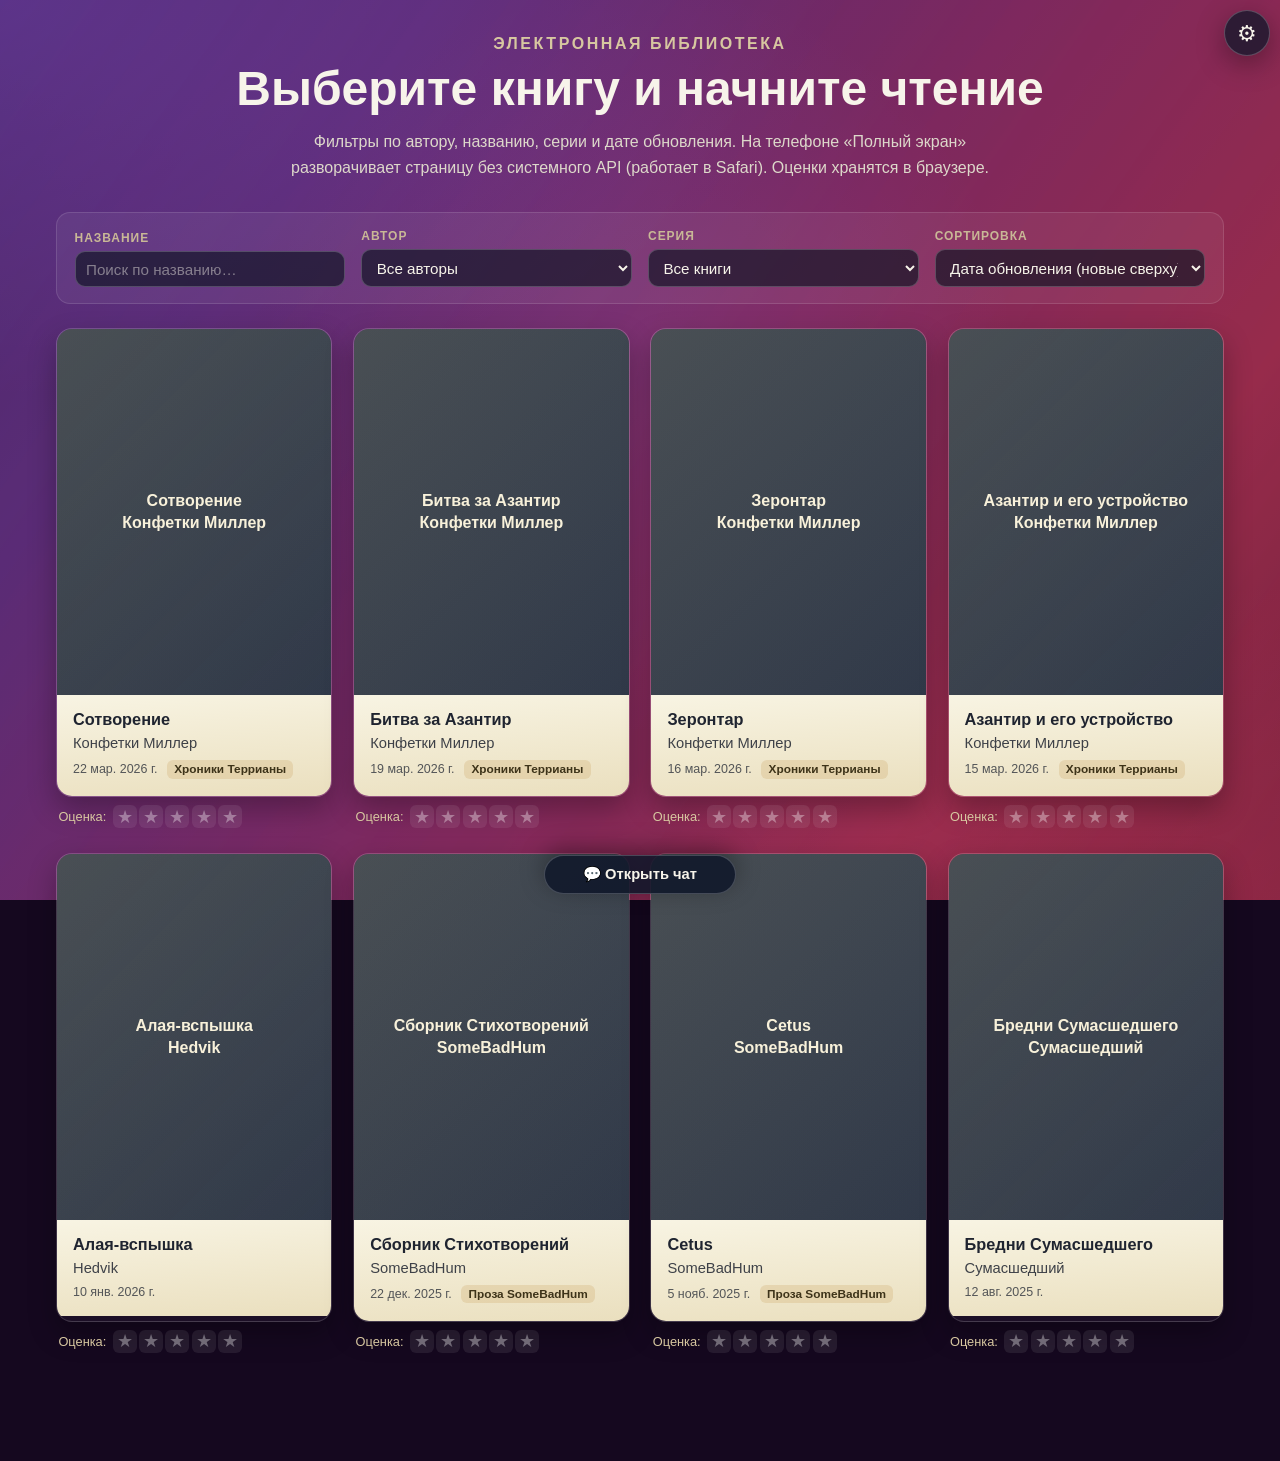
==== commit cd1730db: "Add files via upload" ====
--- a/index.html
+++ b/index.html
@@ -6,16 +6,56 @@
     <title>Библиотека PDF</title>
     <link rel="stylesheet" href="books.css">
 </head>
-<body>
+<body data-bg-theme="crimson-violet">
+    <div class="bg-fx" id="bg-fx" aria-hidden="true">
+        <div class="bg-fx-shimmer" id="bg-fx-shimmer"></div>
+        <canvas class="bg-fx-canvas" id="bg-fx-canvas" width="300" height="150"></canvas>
+    </div>
+
+    <button type="button" class="settings-fab" id="settings-fab" aria-label="Настройки оформления" aria-expanded="false" aria-controls="settings-panel" title="Настройки">
+        ⚙
+    </button>
+    <div class="settings-backdrop" id="settings-backdrop" hidden></div>
+    <div class="settings-panel" id="settings-panel" role="dialog" aria-modal="true" aria-labelledby="settings-title" hidden>
+        <div class="settings-panel-inner">
+            <header class="settings-header">
+                <h2 id="settings-title">Настройки</h2>
+                <button type="button" class="settings-close" id="settings-close" aria-label="Закрыть">✕</button>
+            </header>
+            <div class="settings-body">
+                <label class="settings-field">
+                    <span class="settings-label">Тема фона</span>
+                    <select id="settings-bg-theme" class="settings-select"></select>
+                </label>
+                <label class="settings-checkbox">
+                    <input type="checkbox" id="settings-gradient-shimmer" checked>
+                    <span>Переливание градиента (анимация фона)</span>
+                </label>
+                <fieldset class="settings-fieldset">
+                    <legend class="settings-legend">Украшения на фоне</legend>
+                    <label class="settings-radio"><input type="radio" name="settings-particle-mode" value="none" checked> <span>Выключено</span></label>
+                    <label class="settings-radio"><input type="radio" name="settings-particle-mode" value="circles"> <span>Кружочки</span></label>
+                    <label class="settings-radio"><input type="radio" name="settings-particle-mode" value="lines"> <span>Линии</span></label>
+                    <label class="settings-radio"><input type="radio" name="settings-particle-mode" value="stars"> <span>Звёздочки</span></label>
+                </fieldset>
+                <div class="settings-field">
+                    <div class="settings-label-row">
+                        <span class="settings-label">Скорость движения</span>
+                        <span class="settings-speed-val" id="settings-particle-speed-val">45</span>
+                    </div>
+                    <input type="range" id="settings-particle-speed" class="settings-range" min="5" max="100" value="45" aria-label="Скорость анимации украшений и перелива">
+                </div>
+                <p class="settings-hint">Настройки сохраняются в этом браузере.</p>
+            </div>
+        </div>
+    </div>
+
     <main class="library-page">
         <section class="hero">
             <p class="hero-kicker">Электронная библиотека</p>
             <h1>Выберите книгу и начните чтение</h1>
             <p class="hero-subtitle">
                 Фильтры по автору, названию, серии и дате обновления. На телефоне «Полный экран» разворачивает страницу без системного API (работает в Safari). Оценки хранятся в браузере.
-            </p>
-            <p class="hero-settings-link">
-                <a class="header-settings-btn" href="settings.html">⚙ Настройки оформления</a>
             </p>
         </section>
 
@@ -60,7 +100,6 @@
         <div class="library-chat-panel" id="library-chat-panel" hidden>
             <div class="library-chat-head">
                 <span class="library-chat-title">Сообщения видят все читатели</span>
-                <button type="button" class="library-chat-close" id="library-chat-close" hidden aria-label="Закрыть чат">✕</button>
             </div>
             <ul class="library-chat-messages" id="library-chat-messages"></ul>
             <form class="library-chat-form" id="library-chat-form" autocomplete="off">
@@ -74,9 +113,9 @@
         </div>
     </aside>
 
-    <script src="wave-lines.js"></script>
     <script src="chat-config.js"></script>
     <script src="chat.js"></script>
     <script src="books.js"></script>
+    <script src="settings-ui.js"></script>
 </body>
 </html>
--- a/books.css
+++ b/books.css
@@ -18,72 +18,6 @@
     min-height: 100dvh;
     background-attachment: fixed;
     background-color: #0f0618;
-    position: relative;
-}
-
-/* Мягкий блик под волнами (canvas), ниже белых линий */
-body::before {
-    content: "";
-    position: fixed;
-    inset: -28%;
-    z-index: -2;
-    pointer-events: none;
-    opacity: 0.5;
-    background:
-        radial-gradient(ellipse 50% 42% at 22% 28%, rgba(255, 255, 255, 0.28), transparent 55%),
-        radial-gradient(ellipse 48% 38% at 78% 72%, rgba(255, 255, 255, 0.2), transparent 52%),
-        radial-gradient(ellipse 42% 36% at 58% 12%, rgba(255, 200, 255, 0.12), transparent 48%),
-        radial-gradient(ellipse 45% 40% at 12% 78%, rgba(180, 220, 255, 0.1), transparent 50%);
-    animation: knigi-aurora-sheen 14s ease-in-out infinite alternate;
-}
-
-@keyframes knigi-aurora-sheen {
-    0% {
-        transform: translate(-10%, -8%) scale(1.05) rotate(-4deg);
-    }
-    100% {
-        transform: translate(12%, 14%) scale(1.22) rotate(10deg);
-    }
-}
-
-/* Волнистые белые линии — canvas #knigi-wave-canvas (wave-lines.js) */
-#knigi-wave-canvas {
-    position: fixed;
-    inset: 0;
-    width: 100%;
-    height: 100%;
-    z-index: -1;
-    pointer-events: none;
-    display: block;
-}
-
-@keyframes knigi-bg-flow-4 {
-    0%,
-    100% {
-        background-position: 0% 0%, 100% 100%, 40% 38%, 0% 40%;
-    }
-    25% {
-        background-position: 18% 22%, 82% 78%, 62% 28%, 95% 55%;
-    }
-    50% {
-        background-position: 8% 12%, 92% 88%, 48% 62%, 15% 75%;
-    }
-    75% {
-        background-position: 22% 8%, 78% 92%, 32% 48%, 88% 25%;
-    }
-}
-
-@keyframes knigi-bg-flow-3 {
-    0%,
-    100% {
-        background-position: 48% 0%, 85% 100%, 0% 45%;
-    }
-    33% {
-        background-position: 55% 18%, 70% 82%, 100% 30%;
-    }
-    66% {
-        background-position: 38% 10%, 95% 90%, 20% 70%;
-    }
 }
 
 /* --- Темы фона (переключатель: data-bg-theme на body) --- */
@@ -95,9 +29,6 @@
         radial-gradient(ellipse 100% 70% at 100% 100%, rgba(244, 63, 94, 0.18), transparent 50%),
         radial-gradient(circle at 50% 40%, rgba(167, 139, 250, 0.12), transparent 45%),
         linear-gradient(128deg, #0f0618 0%, #1e0f3a 22%, #4c1030 52%, #6b1a28 78%, #2d0f24 100%);
-    background-size: 135% 135%, 130% 130%, 150% 150%, 340% 340%;
-    background-repeat: no-repeat;
-    animation: knigi-bg-flow-4 16s ease-in-out infinite;
 }
 
 body[data-bg-theme="blue-violet"] {
@@ -107,9 +38,6 @@
         radial-gradient(ellipse 90% 80% at 95% 100%, rgba(99, 102, 241, 0.22), transparent 52%),
         radial-gradient(circle at 40% 60%, rgba(14, 165, 233, 0.1), transparent 42%),
         linear-gradient(135deg, #020617 0%, #0c4a6e 28%, #312e81 58%, #1e1b4b 85%, #020617 100%);
-    background-size: 135% 135%, 130% 130%, 150% 150%, 330% 330%;
-    background-repeat: no-repeat;
-    animation: knigi-bg-flow-4 17s ease-in-out infinite;
 }
 
 body[data-bg-theme="gold-crimson"] {
@@ -119,9 +47,6 @@
         radial-gradient(ellipse 90% 70% at 90% 85%, rgba(220, 38, 38, 0.22), transparent 48%),
         radial-gradient(circle at 55% 35%, rgba(245, 158, 11, 0.14), transparent 40%),
         linear-gradient(145deg, #1c0707 0%, #422006 25%, #7f1d1d 55%, #450a0a 82%, #0c0404 100%);
-    background-size: 135% 135%, 130% 130%, 155% 155%, 320% 320%;
-    background-repeat: no-repeat;
-    animation: knigi-bg-flow-4 15s ease-in-out infinite;
 }
 
 body[data-bg-theme="red-black"] {
@@ -130,9 +55,6 @@
         radial-gradient(ellipse 80% 60% at 50% 0%, rgba(185, 28, 28, 0.35), transparent 55%),
         radial-gradient(ellipse 70% 50% at 80% 100%, rgba(127, 29, 29, 0.2), transparent 50%),
         linear-gradient(168deg, #000000 0%, #1c0508 35%, #450a0a 62%, #7f1d1d 82%, #000000 100%);
-    background-size: 145% 145%, 140% 140%, 360% 360%;
-    background-repeat: no-repeat;
-    animation: knigi-bg-flow-3 14s ease-in-out infinite;
 }
 
 body[data-bg-theme="emerald-abyss"] {
@@ -142,9 +64,6 @@
         radial-gradient(ellipse 90% 75% at 100% 0%, rgba(6, 182, 212, 0.14), transparent 50%),
         radial-gradient(circle at 30% 30%, rgba(45, 212, 191, 0.08), transparent 45%),
         linear-gradient(155deg, #020617 0%, #064e3b 32%, #022c22 58%, #0f172a 88%, #020617 100%);
-    background-size: 135% 135%, 130% 130%, 150% 150%, 335% 335%;
-    background-repeat: no-repeat;
-    animation: knigi-bg-flow-4 16s ease-in-out infinite;
 }
 
 body[data-bg-theme="sunset-orchid"] {
@@ -154,9 +73,6 @@
         radial-gradient(ellipse 100% 70% at 100% 20%, rgba(251, 146, 60, 0.22), transparent 50%),
         radial-gradient(circle at 60% 80%, rgba(192, 132, 252, 0.12), transparent 42%),
         linear-gradient(125deg, #2e1065 0%, #831843 28%, #9f1239 52%, #4c1d95 78%, #1e1b4b 100%);
-    background-size: 135% 135%, 130% 130%, 150% 150%, 345% 345%;
-    background-repeat: no-repeat;
-    animation: knigi-bg-flow-4 15s ease-in-out infinite;
 }
 
 body[data-bg-theme="arctic-plum"] {
@@ -166,239 +82,287 @@
         radial-gradient(ellipse 90% 80% at 0% 100%, rgba(99, 102, 241, 0.16), transparent 52%),
         radial-gradient(ellipse 85% 70% at 100% 50%, rgba(139, 92, 246, 0.14), transparent 48%),
         linear-gradient(160deg, #020617 0%, #1e3a5f 30%, #312e81 55%, #1e1b4b 80%, #020617 100%);
-    background-size: 135% 135%, 130% 130%, 145% 145%, 325% 325%;
-    background-repeat: no-repeat;
-    animation: knigi-bg-flow-4 18s ease-in-out infinite;
-}
-
-body[data-bg-theme="obsidian-cyan"] {
-    background-color: #030712;
-    background-image:
-        radial-gradient(ellipse 100% 72% at 0% 48%, rgba(34, 211, 238, 0.24), transparent 54%),
-        radial-gradient(ellipse 92% 78% at 100% 18%, rgba(56, 189, 248, 0.18), transparent 52%),
-        radial-gradient(circle at 52% 100%, rgba(6, 182, 212, 0.12), transparent 46%),
-        linear-gradient(145deg, #020617 0%, #0e7490 34%, #164e63 58%, #082f49 82%, #020617 100%);
-    background-size: 135% 135%, 130% 130%, 150% 150%, 335% 335%;
-    background-repeat: no-repeat;
-    animation: knigi-bg-flow-4 16s ease-in-out infinite;
-}
-
-body[data-bg-theme="copper-dusk"] {
-    background-color: #120a08;
-    background-image:
-        radial-gradient(ellipse 110% 76% at 85% 12%, rgba(251, 146, 60, 0.26), transparent 50%),
-        radial-gradient(ellipse 92% 72% at 8% 82%, rgba(180, 83, 9, 0.2), transparent 52%),
-        radial-gradient(circle at 44% 38%, rgba(252, 211, 77, 0.12), transparent 44%),
-        linear-gradient(160deg, #1c1917 0%, #431407 28%, #7c2d12 52%, #292524 80%, #0c0a09 100%);
-    background-size: 135% 135%, 130% 130%, 150% 150%, 328% 328%;
-    background-repeat: no-repeat;
-    animation: knigi-bg-flow-4 17s ease-in-out infinite;
-}
-
-body[data-bg-theme="slate-rose"] {
-    background-color: #0f172a;
-    background-image:
-        radial-gradient(ellipse 100% 82% at 100% 0%, rgba(244, 114, 182, 0.22), transparent 52%),
-        radial-gradient(ellipse 88% 72% at 0% 100%, rgba(148, 163, 184, 0.16), transparent 50%),
-        radial-gradient(circle at 58% 44%, rgba(251, 113, 133, 0.1), transparent 42%),
-        linear-gradient(135deg, #0f172a 0%, #334155 28%, #9f1239 54%, #4c0519 78%, #020617 100%);
-    background-size: 135% 135%, 130% 130%, 150% 150%, 338% 338%;
-    background-repeat: no-repeat;
-    animation: knigi-bg-flow-4 15s ease-in-out infinite;
-}
-
-body[data-bg-theme="noir-lime"] {
-    background-color: #050505;
-    background-image:
-        radial-gradient(ellipse 82% 62% at 50% 0%, rgba(163, 230, 53, 0.28), transparent 54%),
-        radial-gradient(ellipse 72% 52% at 96% 84%, rgba(74, 222, 128, 0.14), transparent 50%),
-        radial-gradient(circle at 22% 68%, rgba(132, 204, 22, 0.1), transparent 46%),
-        linear-gradient(155deg, #030303 0%, #14532d 36%, #052e16 64%, #0a0a0a 100%);
-    background-size: 135% 135%, 130% 130%, 150% 150%, 330% 330%;
-    background-repeat: no-repeat;
-    animation: knigi-bg-flow-4 14s ease-in-out infinite;
-}
-
-body[data-bg-theme="velvet-sapphire"] {
-    background-color: #0a1628;
-    background-image:
-        radial-gradient(ellipse 100% 86% at 18% 8%, rgba(59, 130, 246, 0.24), transparent 52%),
-        radial-gradient(ellipse 92% 76% at 92% 92%, rgba(37, 99, 235, 0.18), transparent 50%),
-        radial-gradient(circle at 48% 48%, rgba(96, 165, 250, 0.1), transparent 44%),
-        linear-gradient(128deg, #020617 0%, #1e3a8a 32%, #312e81 58%, #1e1b4b 85%, #020617 100%);
-    background-size: 135% 135%, 130% 130%, 150% 150%, 332% 332%;
-    background-repeat: no-repeat;
-    animation: knigi-bg-flow-4 17s ease-in-out infinite;
-}
-
-body[data-bg-theme="void-lavender"] {
-    background-color: #0c0618;
-    background-image:
-        radial-gradient(ellipse 112% 82% at 0% 28%, rgba(192, 132, 252, 0.24), transparent 52%),
-        radial-gradient(ellipse 100% 72% at 100% 72%, rgba(139, 92, 246, 0.2), transparent 48%),
-        radial-gradient(circle at 38% 78%, rgba(167, 139, 250, 0.12), transparent 42%),
-        linear-gradient(140deg, #0f0720 0%, #3b0764 30%, #581c87 52%, #1e1b4b 78%, #090514 100%);
-    background-size: 135% 135%, 130% 130%, 150% 150%, 340% 340%;
-    background-repeat: no-repeat;
-    animation: knigi-bg-flow-4 16s ease-in-out infinite;
-}
-
-.bg-theme-select {
-    font: inherit;
-    font-size: 0.9rem;
+}
+
+/* Анимированный слой поверх цвета темы, под контентом */
+.bg-fx {
+    position: fixed;
+    inset: 0;
+    z-index: 0;
+    overflow: hidden;
+    pointer-events: none;
+}
+
+.bg-fx-shimmer {
+    position: absolute;
+    inset: -25%;
+    opacity: 0;
+    transition: opacity 0.6s ease;
+    background: linear-gradient(
+        125deg,
+        rgba(139, 92, 246, 0.45) 0%,
+        rgba(244, 63, 94, 0.38) 22%,
+        rgba(56, 189, 248, 0.35) 48%,
+        rgba(167, 139, 250, 0.42) 72%,
+        rgba(192, 132, 252, 0.4) 100%
+    );
+    background-size: 400% 400%;
+    filter: blur(48px);
+    transform: translateZ(0);
+    will-change: background-position, transform;
+}
+
+.bg-fx-shimmer.bg-fx-shimmer--on {
+    opacity: 1;
+    animation: knigiBgShimmer 16s ease-in-out infinite;
+}
+
+@keyframes knigiBgShimmer {
+    0%,
+    100% {
+        background-position: 0% 40%;
+        transform: rotate(0deg) scale(1);
+    }
+    33% {
+        background-position: 70% 60%;
+        transform: rotate(2deg) scale(1.03);
+    }
+    66% {
+        background-position: 30% 80%;
+        transform: rotate(-1.5deg) scale(1.02);
+    }
+}
+
+.bg-fx-canvas {
+    position: absolute;
+    inset: 0;
     width: 100%;
-    max-width: min(100%, 320px);
-    padding: 0.45rem 0.55rem;
+    height: 100%;
+    display: block;
+    opacity: 0.85;
+}
+
+/* Кнопка настроек */
+.settings-fab {
+    position: fixed;
+    top: max(0.65rem, env(safe-area-inset-top, 0px));
+    right: max(0.65rem, env(safe-area-inset-right, 0px));
+    z-index: 10060;
+    width: 46px;
+    height: 46px;
+    border-radius: 50%;
+    border: 1px solid rgba(255, 255, 255, 0.22);
+    background: rgba(15, 23, 42, 0.75);
+    backdrop-filter: blur(12px);
+    -webkit-backdrop-filter: blur(12px);
+    color: var(--text-main);
+    font-size: 1.35rem;
+    line-height: 1;
+    cursor: pointer;
+    display: grid;
+    place-items: center;
+    box-shadow: 0 8px 28px rgba(0, 0, 0, 0.35);
+    touch-action: manipulation;
+    transition: transform 0.2s ease, background 0.2s ease;
+}
+
+.settings-fab:hover {
+    background: rgba(198, 161, 91, 0.28);
+    transform: scale(1.05);
+}
+
+.settings-backdrop {
+    position: fixed;
+    inset: 0;
+    z-index: 10070;
+    background: rgba(0, 0, 0, 0.55);
+    backdrop-filter: blur(4px);
+    -webkit-backdrop-filter: blur(4px);
+}
+
+.settings-panel {
+    position: fixed;
+    z-index: 10080;
+    left: 50%;
+    top: 50%;
+    transform: translate(-50%, -50%);
+    width: min(420px, calc(100vw - 1.5rem));
+    max-height: min(88vh, 640px);
+    overflow: hidden;
+    border-radius: 16px;
+    border: 1px solid rgba(255, 255, 255, 0.18);
+    background: rgba(18, 24, 40, 0.97);
+    box-shadow: 0 24px 60px rgba(0, 0, 0, 0.5);
+}
+
+.settings-panel-inner {
+    display: flex;
+    flex-direction: column;
+    max-height: min(88vh, 640px);
+}
+
+.settings-header {
+    display: flex;
+    align-items: center;
+    justify-content: space-between;
+    gap: 0.75rem;
+    padding: 0.85rem 1rem;
+    border-bottom: 1px solid rgba(255, 255, 255, 0.1);
+}
+
+.settings-header h2 {
+    margin: 0;
+    font-size: 1.15rem;
+    font-weight: 700;
+    color: var(--text-main);
+}
+
+.settings-close {
+    width: 40px;
+    height: 40px;
+    border: none;
     border-radius: 10px;
-    border: 1px solid rgba(255, 255, 255, 0.18);
-    background: rgba(13, 19, 33, 0.85);
-    color: var(--text-main);
+    background: rgba(255, 255, 255, 0.08);
+    color: var(--text-main);
+    font-size: 1.2rem;
     cursor: pointer;
-}
-
-.bg-theme-select:focus {
-    outline: 2px solid rgba(167, 139, 250, 0.55);
-    outline-offset: 1px;
-}
-
-.settings-page {
-    padding-top: max(1.25rem, env(safe-area-inset-top, 0px));
-}
-
-.settings-back-wrap {
-    margin: 0 0 1.25rem;
-}
-
-.settings-card {
-    max-width: 520px;
-    margin: 0 auto;
-    padding: 1.35rem 1.5rem 1.5rem;
-    border-radius: 16px;
-    background: rgba(255, 255, 255, 0.06);
-    border: 1px solid rgba(255, 255, 255, 0.12);
-    box-shadow: 0 12px 32px rgba(0, 0, 0, 0.28);
-}
-
-.settings-card-title {
-    margin: 0 0 0.5rem;
-    font-size: clamp(1.35rem, 3.5vw, 1.75rem);
-}
-
-.settings-card-lead {
-    margin: 0 0 1.25rem;
-    color: #ddd8ca;
-    line-height: 1.55;
-    font-size: 0.95rem;
+    line-height: 1;
+    touch-action: manipulation;
+}
+
+.settings-close:hover {
+    background: rgba(244, 63, 94, 0.35);
+}
+
+.settings-body {
+    padding: 1rem 1.05rem 1.15rem;
+    overflow-y: auto;
+    display: flex;
+    flex-direction: column;
+    gap: 1rem;
 }
 
 .settings-field {
     display: flex;
     flex-direction: column;
-    gap: 0.45rem;
-}
-
-.settings-field-label {
-    font-size: 0.75rem;
+    gap: 0.4rem;
+}
+
+.settings-label {
+    font-size: 0.78rem;
     text-transform: uppercase;
-    letter-spacing: 0.1em;
+    letter-spacing: 0.08em;
     color: #c9b896;
     font-weight: 700;
 }
 
-.settings-field--range {
-    margin-top: 1.35rem;
-    padding-top: 1.15rem;
-    border-top: 1px solid rgba(255, 255, 255, 0.08);
-}
-
-.settings-range-hint {
-    margin: 0 0 0.65rem;
-    font-size: 0.88rem;
+.settings-label-row {
+    display: flex;
+    justify-content: space-between;
+    align-items: center;
+    gap: 0.5rem;
+}
+
+.settings-speed-val {
+    font-variant-numeric: tabular-nums;
+    color: #e8c547;
+    font-weight: 700;
+}
+
+.settings-select {
+    font: inherit;
+    font-size: 0.95rem;
+    padding: 0.5rem 0.55rem;
+    border-radius: 10px;
+    border: 1px solid rgba(255, 255, 255, 0.2);
+    background: rgba(13, 19, 33, 0.85);
+    color: var(--text-main);
+}
+
+.settings-checkbox {
+    display: flex;
+    align-items: flex-start;
+    gap: 0.55rem;
+    font-size: 0.92rem;
     line-height: 1.45;
-    color: rgba(247, 244, 234, 0.72);
-}
-
-.settings-range-row {
+    cursor: pointer;
+    color: #ddd8ca;
+}
+
+.settings-checkbox input {
+    margin-top: 0.2rem;
+    width: 1.1rem;
+    height: 1.1rem;
+    accent-color: #c6a15b;
+}
+
+.settings-fieldset {
+    margin: 0;
+    padding: 0.65rem 0.75rem;
+    border-radius: 12px;
+    border: 1px solid rgba(255, 255, 255, 0.12);
+    background: rgba(0, 0, 0, 0.2);
+}
+
+.settings-legend {
+    padding: 0 0.35rem;
+    font-size: 0.78rem;
+    text-transform: uppercase;
+    letter-spacing: 0.08em;
+    color: #c9b896;
+    font-weight: 700;
+}
+
+.settings-radio {
     display: flex;
     align-items: center;
-    gap: 0.85rem;
-    flex-wrap: wrap;
-}
-
-.settings-range-input {
-    flex: 1 1 180px;
-    min-width: 0;
-    height: 0.45rem;
-    border-radius: 999px;
-    accent-color: #e8c547;
+    gap: 0.45rem;
+    margin: 0.35rem 0;
+    font-size: 0.9rem;
     cursor: pointer;
-}
-
-.settings-range-value {
-    flex: 0 0 auto;
-    font-size: 0.88rem;
-    font-weight: 700;
-    font-variant-numeric: tabular-nums;
-    color: #f0e6d2;
-    min-width: 11rem;
-}
-
-.settings-theme-select {
-    max-width: none;
-}
-
-.hero-settings-link {
-    margin: 1.1rem 0 0;
-}
-
-.header-settings-btn {
-    display: inline-flex;
-    align-items: center;
-    justify-content: center;
-    gap: 0.4rem;
-    font: inherit;
-    font-size: 0.9rem;
-    font-weight: 700;
-    color: #1c1810;
-    text-decoration: none;
-    padding: 0.55rem 1.05rem;
-    border-radius: 12px;
-    background: linear-gradient(155deg, #f0d875 0%, #e8c547 35%, #c6a15b 100%);
-    border: 2px solid rgba(255, 252, 240, 0.95);
-    box-shadow:
-        0 4px 0 rgba(120, 90, 40, 0.35),
-        0 8px 24px rgba(198, 161, 91, 0.5),
-        inset 0 1px 0 rgba(255, 255, 255, 0.45);
-    transition: transform 0.15s ease, filter 0.15s ease, box-shadow 0.15s ease;
-    touch-action: manipulation;
-}
-
-.header-settings-btn:hover {
-    filter: brightness(1.06);
-    box-shadow:
-        0 4px 0 rgba(120, 90, 40, 0.4),
-        0 10px 28px rgba(232, 197, 71, 0.55),
-        inset 0 1px 0 rgba(255, 255, 255, 0.55);
-}
-
-.header-settings-btn:active {
-    transform: translateY(2px);
-    box-shadow:
-        0 2px 0 rgba(120, 90, 40, 0.35),
-        0 4px 16px rgba(198, 161, 91, 0.4),
-        inset 0 1px 0 rgba(255, 255, 255, 0.35);
-}
-
-.reader-header-links {
-    display: flex;
-    flex-wrap: wrap;
-    align-items: center;
-    gap: 0.5rem 0.65rem;
+    color: var(--text-main);
+}
+
+.settings-radio input {
+    accent-color: #c6a15b;
+}
+
+.settings-range {
+    width: 100%;
+    accent-color: #c6a15b;
+}
+
+.settings-hint {
+    margin: 0;
+    font-size: 0.8rem;
+    color: rgba(247, 244, 234, 0.45);
+    line-height: 1.4;
+}
+
+body.settings-open {
+    overflow: hidden;
+}
+
+@media (max-width: 480px) {
+    .settings-fab {
+        top: max(0.45rem, env(safe-area-inset-top, 0px));
+        right: max(0.45rem, env(safe-area-inset-right, 0px));
+        width: 44px;
+        height: 44px;
+    }
+
+    .settings-panel {
+        left: 0.5rem;
+        right: 0.5rem;
+        top: auto;
+        bottom: max(0.5rem, env(safe-area-inset-bottom, 0px));
+        transform: none;
+        width: auto;
+        max-height: 85dvh;
+    }
 }
 
 .library-page {
-    position: relative;
-    z-index: 0;
     width: min(1200px, 100%);
     margin: 0 auto;
     padding:
@@ -418,8 +382,6 @@
 }
 
 .reader-page {
-    position: relative;
-    z-index: 0;
     flex: 1 1 auto;
     display: flex;
     flex-direction: column;
@@ -434,9 +396,11 @@
     box-sizing: border-box;
 }
 
-/* Запас снизу под полоску чата */
+/* Запас снизу под полоску чата; контент над слоем bg-fx */
 main.library-page,
 main.reader-page {
+    position: relative;
+    z-index: 1;
     padding-bottom: max(6.5rem, env(safe-area-inset-bottom, 0px) + 3.5rem);
 }
 
@@ -1047,9 +1011,11 @@
     pointer-events: auto;
 }
 
+.library-chat--open {
+    pointer-events: auto;
+}
+
 .library-chat-toggle {
-    position: relative;
-    z-index: 3;
     align-self: center;
     margin-bottom: max(0.35rem, env(safe-area-inset-bottom, 0px));
     font: inherit;
@@ -1058,21 +1024,25 @@
     color: var(--text-main);
     background: rgba(15, 23, 42, 0.88);
     border: 1px solid rgba(255, 255, 255, 0.2);
-    border-radius: 999px 999px 0 0;
+    border-radius: 999px;
     padding: 0.55rem 1.25rem 0.65rem;
     cursor: pointer;
     box-shadow: 0 -6px 24px rgba(0, 0, 0, 0.35);
     touch-action: manipulation;
-}
-
-.library-chat-toggle[aria-expanded="true"] {
-    border-radius: 0;
+    min-width: 12rem;
+    transition: border-radius 0.2s ease, margin-bottom 0.2s ease;
+}
+
+.library-chat--open .library-chat-toggle {
+    border-radius: 999px 999px 0 0;
     margin-bottom: 0;
 }
 
+.library-chat-panel[hidden] {
+    display: none !important;
+}
+
 .library-chat-panel {
-    position: relative;
-    z-index: 2;
     max-height: min(52vh, 420px);
     display: flex;
     flex-direction: column;
@@ -1082,52 +1052,12 @@
     padding-bottom: env(safe-area-inset-bottom, 0px);
 }
 
-.library-chat-panel[hidden] {
-    display: none !important;
-}
-
 .library-chat-head {
-    display: flex;
-    align-items: center;
-    justify-content: space-between;
-    gap: 0.65rem;
-    padding: 0.55rem 0.65rem 0.55rem 0.85rem;
+    padding: 0.55rem 0.85rem;
     border-bottom: 1px solid rgba(255, 255, 255, 0.1);
 }
 
-.library-chat-close {
-    flex-shrink: 0;
-    width: 40px;
-    height: 40px;
-    margin: 0;
-    padding: 0;
-    font: inherit;
-    font-size: 1.2rem;
-    line-height: 1;
-    color: var(--text-main);
-    cursor: pointer;
-    touch-action: manipulation;
-    border-radius: 10px;
-    border: 1px solid rgba(255, 255, 255, 0.22);
-    background: rgba(244, 63, 94, 0.22);
-    display: grid;
-    place-items: center;
-    transition: background 0.15s ease, border-color 0.15s ease;
-}
-
-.library-chat-close:hover {
-    background: rgba(244, 63, 94, 0.38);
-    border-color: rgba(252, 165, 165, 0.45);
-}
-
-.library-chat-close:focus-visible {
-    outline: 2px solid rgba(232, 197, 71, 0.75);
-    outline-offset: 2px;
-}
-
 .library-chat-title {
-    flex: 1 1 auto;
-    min-width: 0;
     font-size: 0.78rem;
     text-transform: uppercase;
     letter-spacing: 0.1em;
@@ -1238,10 +1168,3 @@
 .library-chat-status--error {
     color: #fca5a5;
 }
-
-@media (prefers-reduced-motion: reduce) {
-    body[data-bg-theme],
-    body::before {
-        animation: none !important;
-    }
-}
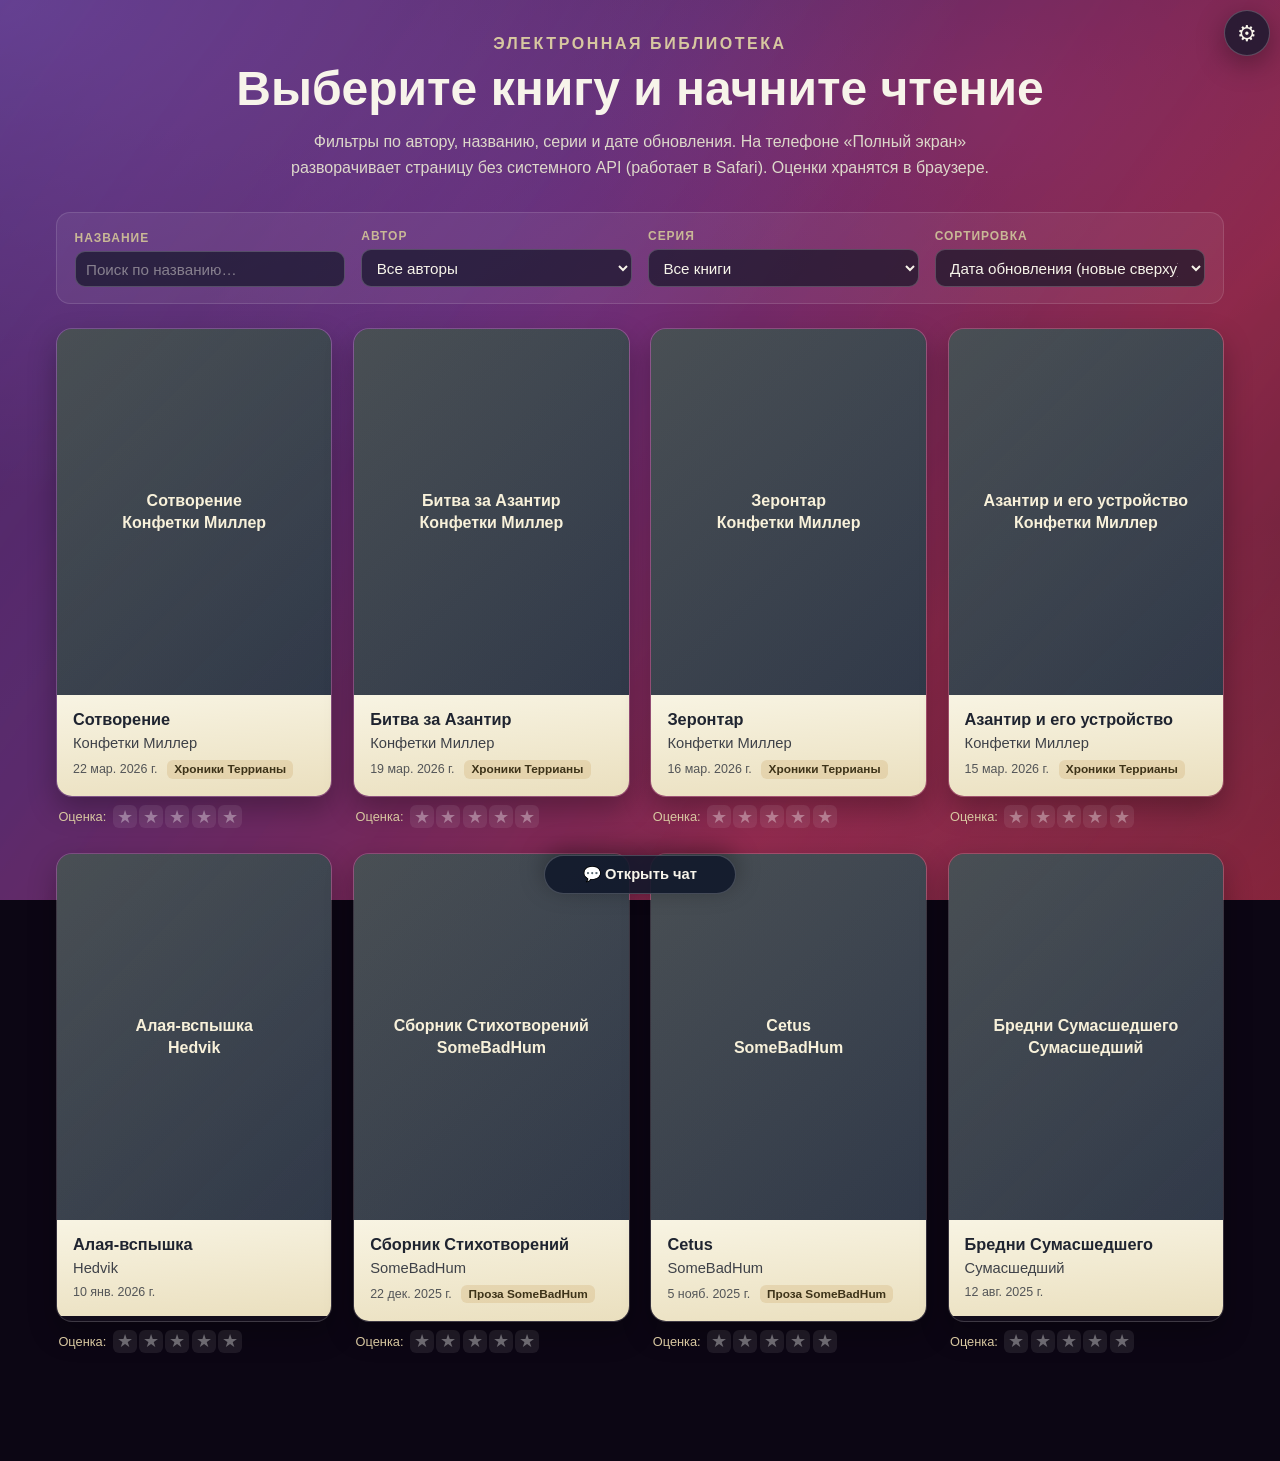
==== commit b4a12e5d: "Add files via upload" ====
--- a/index.html
+++ b/index.html
@@ -38,6 +38,13 @@
                     <label class="settings-radio"><input type="radio" name="settings-particle-mode" value="lines"> <span>Линии</span></label>
                     <label class="settings-radio"><input type="radio" name="settings-particle-mode" value="stars"> <span>Звёздочки</span></label>
                 </fieldset>
+                <div class="settings-field" id="settings-lines-count-wrap" hidden>
+                    <div class="settings-label-row">
+                        <span class="settings-label">Количество линий</span>
+                        <span class="settings-speed-val" id="settings-particle-lines-val">7</span>
+                    </div>
+                    <input type="range" id="settings-particle-lines" class="settings-range" min="1" max="40" value="7" aria-label="Количество линий на фоне">
+                </div>
                 <div class="settings-field">
                     <div class="settings-label-row">
                         <span class="settings-label">Скорость движения</span>
--- a/books.css
+++ b/books.css
@@ -23,65 +23,144 @@
 /* --- Темы фона (переключатель: data-bg-theme на body) --- */
 
 body[data-bg-theme="crimson-violet"] {
-    background-color: #15081f;
-    background-image:
-        radial-gradient(ellipse 120% 80% at 0% 0%, rgba(139, 92, 246, 0.22), transparent 55%),
-        radial-gradient(ellipse 100% 70% at 100% 100%, rgba(244, 63, 94, 0.18), transparent 50%),
-        radial-gradient(circle at 50% 40%, rgba(167, 139, 250, 0.12), transparent 45%),
-        linear-gradient(128deg, #0f0618 0%, #1e0f3a 22%, #4c1030 52%, #6b1a28 78%, #2d0f24 100%);
+    background-color: #0c0614;
+    background-image:
+        radial-gradient(ellipse 130% 95% at 0% 0%, rgba(167, 139, 250, 0.32), transparent 58%),
+        radial-gradient(ellipse 100% 78% at 100% 100%, rgba(244, 63, 94, 0.26), transparent 54%),
+        radial-gradient(ellipse 65% 55% at 78% 12%, rgba(236, 72, 153, 0.14), transparent 52%),
+        radial-gradient(circle at 48% 42%, rgba(109, 40, 217, 0.18), transparent 50%),
+        linear-gradient(132deg, #05030a 0%, #12081f 14%, #1a0f32 34%, #3d0f28 54%, #5c1522 72%, #1a0d16 92%, #08040c 100%);
 }
 
 body[data-bg-theme="blue-violet"] {
-    background-color: #050e1e;
-    background-image:
-        radial-gradient(ellipse 110% 90% at 10% 0%, rgba(56, 189, 248, 0.2), transparent 55%),
-        radial-gradient(ellipse 90% 80% at 95% 100%, rgba(99, 102, 241, 0.22), transparent 52%),
-        radial-gradient(circle at 40% 60%, rgba(14, 165, 233, 0.1), transparent 42%),
-        linear-gradient(135deg, #020617 0%, #0c4a6e 28%, #312e81 58%, #1e1b4b 85%, #020617 100%);
+    background-color: #030a18;
+    background-image:
+        radial-gradient(ellipse 115% 95% at 8% 0%, rgba(56, 189, 248, 0.28), transparent 58%),
+        radial-gradient(ellipse 95% 85% at 96% 100%, rgba(99, 102, 241, 0.3), transparent 55%),
+        radial-gradient(ellipse 70% 60% at 25% 75%, rgba(14, 165, 233, 0.12), transparent 52%),
+        radial-gradient(circle at 45% 38%, rgba(59, 130, 246, 0.1), transparent 48%),
+        linear-gradient(138deg, #010208 0%, #082038 18%, #0c4a6e 36%, #1e3a5f 56%, #312e81 74%, #0f172a 90%, #020617 100%);
 }
 
 body[data-bg-theme="gold-crimson"] {
-    background-color: #1a0a08;
-    background-image:
-        radial-gradient(ellipse 100% 75% at 15% 10%, rgba(251, 191, 36, 0.25), transparent 50%),
-        radial-gradient(ellipse 90% 70% at 90% 85%, rgba(220, 38, 38, 0.22), transparent 48%),
-        radial-gradient(circle at 55% 35%, rgba(245, 158, 11, 0.14), transparent 40%),
-        linear-gradient(145deg, #1c0707 0%, #422006 25%, #7f1d1d 55%, #450a0a 82%, #0c0404 100%);
+    background-color: #140805;
+    background-image:
+        radial-gradient(ellipse 105% 80% at 12% 8%, rgba(251, 191, 36, 0.32), transparent 54%),
+        radial-gradient(ellipse 92% 75% at 92% 88%, rgba(220, 38, 38, 0.28), transparent 52%),
+        radial-gradient(ellipse 55% 45% at 58% 32%, rgba(245, 158, 11, 0.18), transparent 48%),
+        radial-gradient(circle at 20% 60%, rgba(180, 83, 9, 0.12), transparent 50%),
+        linear-gradient(148deg, #0a0303 0%, #2a1006 20%, #422006 40%, #7f1d1d 58%, #450a0a 78%, #0c0404 96%, #050202 100%);
 }
 
 body[data-bg-theme="red-black"] {
     background-color: #000000;
     background-image:
-        radial-gradient(ellipse 80% 60% at 50% 0%, rgba(185, 28, 28, 0.35), transparent 55%),
-        radial-gradient(ellipse 70% 50% at 80% 100%, rgba(127, 29, 29, 0.2), transparent 50%),
-        linear-gradient(168deg, #000000 0%, #1c0508 35%, #450a0a 62%, #7f1d1d 82%, #000000 100%);
+        radial-gradient(ellipse 90% 70% at 50% -5%, rgba(220, 38, 38, 0.42), transparent 58%),
+        radial-gradient(ellipse 75% 55% at 85% 100%, rgba(127, 29, 29, 0.28), transparent 55%),
+        radial-gradient(ellipse 50% 40% at 15% 70%, rgba(153, 27, 27, 0.15), transparent 50%),
+        linear-gradient(172deg, #000000 0%, #140205 28%, #3f0a0f 52%, #6b1418 68%, #2a0608 88%, #000000 100%);
 }
 
 body[data-bg-theme="emerald-abyss"] {
-    background-color: #020f1a;
-    background-image:
-        radial-gradient(ellipse 100% 85% at 0% 100%, rgba(16, 185, 129, 0.18), transparent 55%),
-        radial-gradient(ellipse 90% 75% at 100% 0%, rgba(6, 182, 212, 0.14), transparent 50%),
-        radial-gradient(circle at 30% 30%, rgba(45, 212, 191, 0.08), transparent 45%),
-        linear-gradient(155deg, #020617 0%, #064e3b 32%, #022c22 58%, #0f172a 88%, #020617 100%);
+    background-color: #020c14;
+    background-image:
+        radial-gradient(ellipse 105% 90% at 0% 100%, rgba(16, 185, 129, 0.26), transparent 58%),
+        radial-gradient(ellipse 95% 80% at 100% 0%, rgba(6, 182, 212, 0.2), transparent 54%),
+        radial-gradient(ellipse 60% 50% at 32% 28%, rgba(45, 212, 191, 0.12), transparent 50%),
+        radial-gradient(circle at 70% 65%, rgba(4, 120, 87, 0.14), transparent 48%),
+        linear-gradient(158deg, #010608 0%, #022c22 24%, #064e3b 44%, #042f2e 62%, #0f172a 82%, #020617 100%);
 }
 
 body[data-bg-theme="sunset-orchid"] {
-    background-color: #1a0520;
-    background-image:
-        radial-gradient(ellipse 110% 80% at 0% 50%, rgba(244, 114, 182, 0.2), transparent 52%),
-        radial-gradient(ellipse 100% 70% at 100% 20%, rgba(251, 146, 60, 0.22), transparent 50%),
-        radial-gradient(circle at 60% 80%, rgba(192, 132, 252, 0.12), transparent 42%),
-        linear-gradient(125deg, #2e1065 0%, #831843 28%, #9f1239 52%, #4c1d95 78%, #1e1b4b 100%);
+    background-color: #120418;
+    background-image:
+        radial-gradient(ellipse 115% 85% at 0% 48%, rgba(244, 114, 182, 0.26), transparent 56%),
+        radial-gradient(ellipse 100% 75% at 100% 18%, rgba(251, 146, 60, 0.28), transparent 54%),
+        radial-gradient(ellipse 70% 55% at 62% 82%, rgba(192, 132, 252, 0.18), transparent 50%),
+        radial-gradient(circle at 40% 25%, rgba(219, 39, 119, 0.12), transparent 48%),
+        linear-gradient(128deg, #1a0528 0%, #4c0d3a 22%, #831843 42%, #9f1239 58%, #4c1d95 78%, #1e1b4b 94%, #0f0a1a 100%);
 }
 
 body[data-bg-theme="arctic-plum"] {
-    background-color: #0b1020;
-    background-image:
-        radial-gradient(ellipse 120% 90% at 50% -10%, rgba(186, 230, 253, 0.12), transparent 45%),
-        radial-gradient(ellipse 90% 80% at 0% 100%, rgba(99, 102, 241, 0.16), transparent 52%),
-        radial-gradient(ellipse 85% 70% at 100% 50%, rgba(139, 92, 246, 0.14), transparent 48%),
-        linear-gradient(160deg, #020617 0%, #1e3a5f 30%, #312e81 55%, #1e1b4b 80%, #020617 100%);
+    background-color: #060a14;
+    background-image:
+        radial-gradient(ellipse 125% 95% at 50% -12%, rgba(186, 230, 253, 0.16), transparent 50%),
+        radial-gradient(ellipse 92% 82% at 0% 100%, rgba(99, 102, 241, 0.22), transparent 56%),
+        radial-gradient(ellipse 88% 72% at 100% 45%, rgba(139, 92, 246, 0.2), transparent 52%),
+        radial-gradient(circle at 55% 30%, rgba(56, 189, 248, 0.08), transparent 46%),
+        linear-gradient(162deg, #010308 0%, #0f172a 18%, #1e3a5f 38%, #312e81 58%, #1e1b4b 78%, #020617 100%);
+}
+
+/* --- Дополнительные тёмные темы --- */
+
+body[data-bg-theme="noir-teal"] {
+    background-color: #020808;
+    background-image:
+        radial-gradient(ellipse 120% 100% at 15% 0%, rgba(45, 212, 191, 0.22), transparent 58%),
+        radial-gradient(ellipse 95% 85% at 100% 100%, rgba(13, 148, 136, 0.26), transparent 55%),
+        radial-gradient(ellipse 70% 60% at 75% 20%, rgba(6, 182, 212, 0.12), transparent 52%),
+        radial-gradient(circle at 30% 70%, rgba(15, 118, 110, 0.16), transparent 50%),
+        linear-gradient(152deg, #020404 0%, #042f2e 26%, #0d3d38 48%, #134e4a 64%, #0c1929 86%, #020617 100%);
+}
+
+body[data-bg-theme="wine-midnight"] {
+    background-color: #0a040c;
+    background-image:
+        radial-gradient(ellipse 110% 90% at 0% 100%, rgba(88, 28, 135, 0.28), transparent 56%),
+        radial-gradient(ellipse 100% 80% at 100% 0%, rgba(157, 23, 77, 0.24), transparent 54%),
+        radial-gradient(ellipse 65% 55% at 45% 45%, rgba(190, 24, 93, 0.14), transparent 50%),
+        radial-gradient(circle at 80% 75%, rgba(76, 29, 149, 0.18), transparent 48%),
+        linear-gradient(140deg, #050208 0%, #1e0a1c 22%, #3b0764 44%, #4c0519 64%, #1e1030 84%, #0a0612 100%);
+}
+
+body[data-bg-theme="obsidian-dawn"] {
+    background-color: #060606;
+    background-image:
+        radial-gradient(ellipse 130% 85% at 50% -5%, rgba(253, 186, 116, 0.14), transparent 52%),
+        radial-gradient(ellipse 90% 75% at 0% 100%, rgba(249, 115, 22, 0.1), transparent 56%),
+        radial-gradient(ellipse 85% 70% at 100% 50%, rgba(244, 63, 94, 0.12), transparent 54%),
+        radial-gradient(circle at 35% 40%, rgba(71, 85, 105, 0.2), transparent 50%),
+        linear-gradient(165deg, #030303 0%, #0f0f12 24%, #1c1917 46%, #292524 62%, #0c0a09 88%, #000000 100%);
+}
+
+body[data-bg-theme="taiga-night"] {
+    background-color: #030a06;
+    background-image:
+        radial-gradient(ellipse 115% 95% at 100% 0%, rgba(34, 197, 94, 0.18), transparent 58%),
+        radial-gradient(ellipse 100% 85% at 0% 100%, rgba(21, 128, 61, 0.22), transparent 55%),
+        radial-gradient(ellipse 70% 60% at 55% 35%, rgba(74, 222, 128, 0.1), transparent 50%),
+        radial-gradient(circle at 20% 55%, rgba(22, 101, 52, 0.16), transparent 48%),
+        linear-gradient(148deg, #020806 0%, #052e16 28%, #14532d 50%, #166534 68%, #0f2918 88%, #030806 100%);
+}
+
+body[data-bg-theme="aurora-void"] {
+    background-color: #04040c;
+    background-image:
+        radial-gradient(ellipse 140% 90% at 10% 20%, rgba(52, 211, 153, 0.2), transparent 58%),
+        radial-gradient(ellipse 110% 80% at 90% 80%, rgba(34, 211, 238, 0.18), transparent 56%),
+        radial-gradient(ellipse 90% 70% at 50% 0%, rgba(167, 139, 250, 0.22), transparent 54%),
+        radial-gradient(ellipse 60% 50% at 70% 50%, rgba(129, 140, 248, 0.14), transparent 50%),
+        linear-gradient(125deg, #020617 0%, #0f172a 22%, #1e1b4b 42%, #312e81 58%, #134e4a 76%, #022c22 94%, #020617 100%);
+}
+
+body[data-bg-theme="graphite-fuchsia"] {
+    background-color: #08060a;
+    background-image:
+        radial-gradient(ellipse 120% 95% at 100% 0%, rgba(217, 70, 239, 0.26), transparent 58%),
+        radial-gradient(ellipse 95% 85% at 0% 100%, rgba(192, 38, 211, 0.2), transparent 55%),
+        radial-gradient(ellipse 70% 55% at 40% 60%, rgba(236, 72, 153, 0.12), transparent 50%),
+        radial-gradient(circle at 75% 25%, rgba(113, 113, 122, 0.22), transparent 52%),
+        linear-gradient(155deg, #09090b 0%, #18181b 26%, #27272a 44%, #3f3f46 60%, #1c1024 82%, #0a0a0c 100%);
+}
+
+body[data-bg-theme="copper-eclipse"] {
+    background-color: #0a0604;
+    background-image:
+        radial-gradient(ellipse 110% 90% at 50% 0%, rgba(251, 146, 60, 0.22), transparent 56%),
+        radial-gradient(ellipse 100% 80% at 0% 100%, rgba(180, 83, 9, 0.2), transparent 54%),
+        radial-gradient(ellipse 85% 70% at 100% 40%, rgba(234, 88, 12, 0.16), transparent 52%),
+        radial-gradient(circle at 30% 30%, rgba(69, 10, 10, 0.35), transparent 50%),
+        linear-gradient(168deg, #020203 0%, #1c1008 24%, #431407 46%, #7c2d12 64%, #292018 86%, #050403 100%);
 }
 
 /* Анимированный слой поверх цвета темы, под контентом */
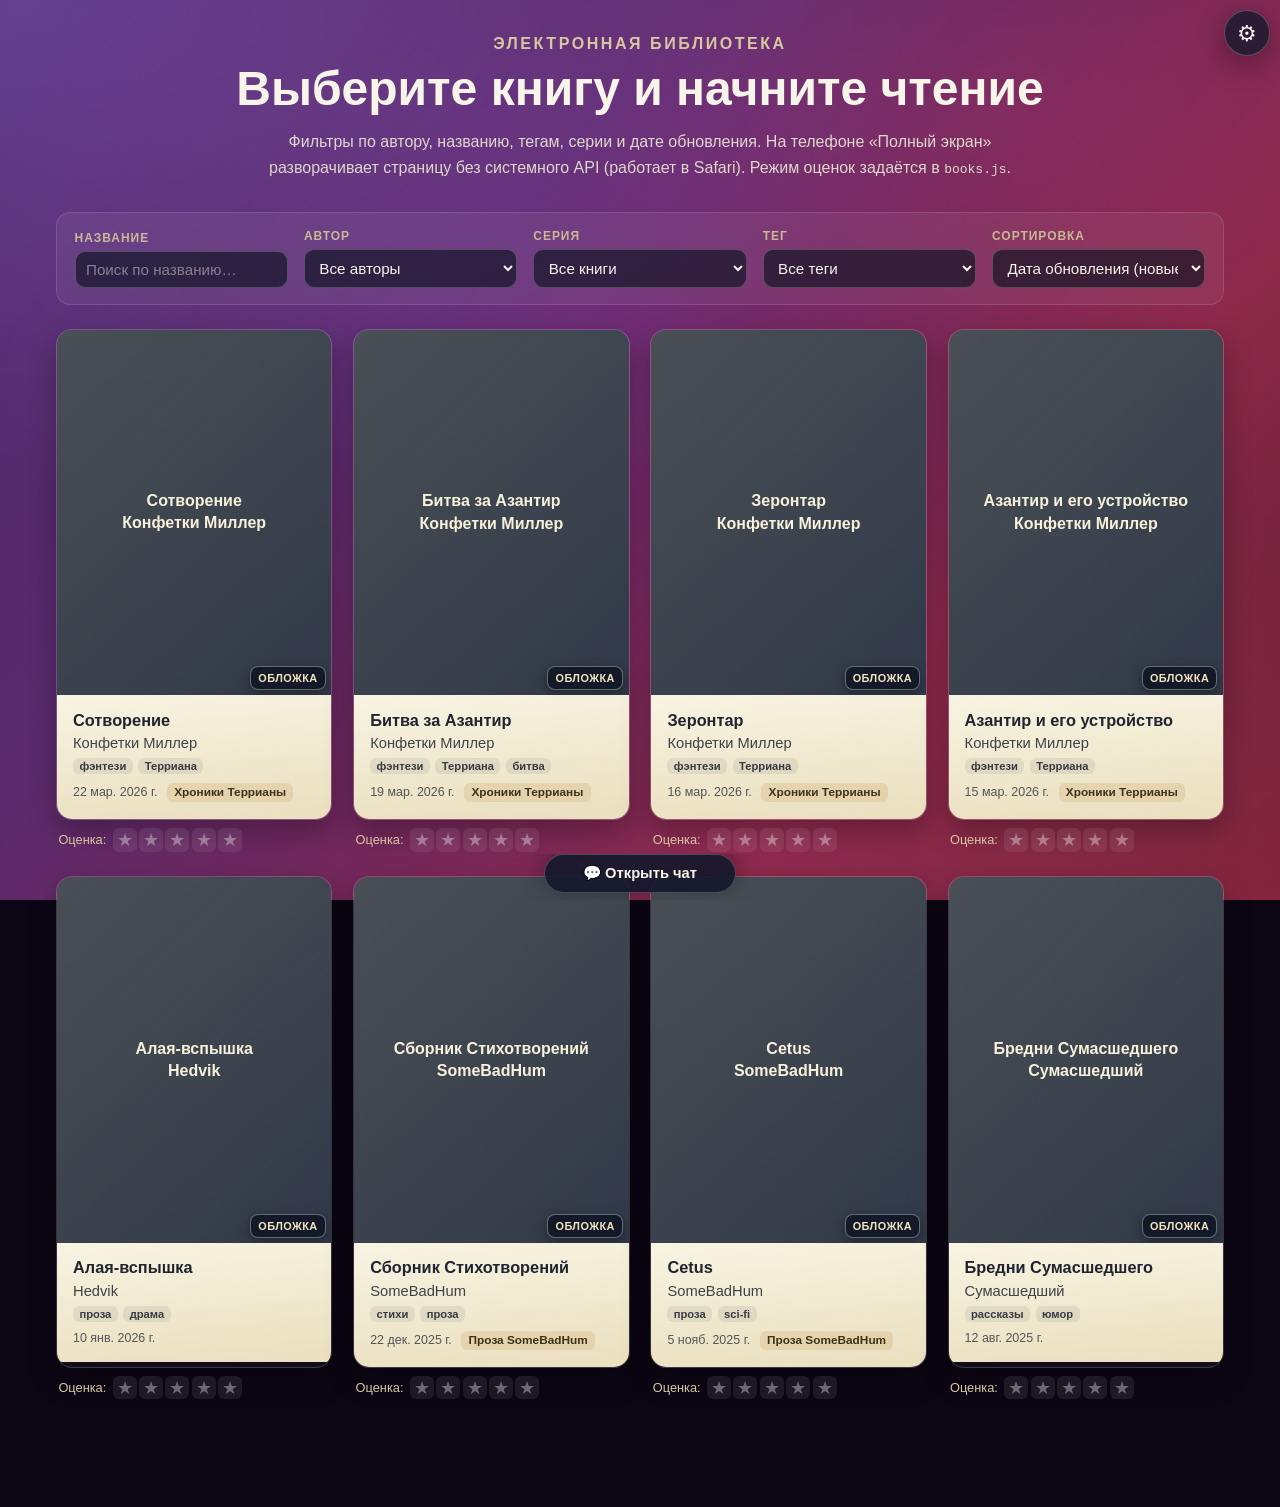
==== commit ff0a7e96: "Add files via upload" ====
--- a/index.html
+++ b/index.html
@@ -28,6 +28,10 @@
                     <select id="settings-bg-theme" class="settings-select"></select>
                 </label>
                 <label class="settings-checkbox">
+                    <input type="checkbox" id="settings-ui-animations" checked>
+                    <span>Анимации кнопок и всплывающих окон</span>
+                </label>
+                <label class="settings-checkbox">
                     <input type="checkbox" id="settings-gradient-shimmer" checked>
                     <span>Переливание градиента (анимация фона)</span>
                 </label>
@@ -52,7 +56,9 @@
                     </div>
                     <input type="range" id="settings-particle-speed" class="settings-range" min="5" max="100" value="45" aria-label="Скорость анимации украшений и перелива">
                 </div>
-                <p class="settings-hint">Настройки сохраняются в этом браузере.</p>
+                <p class="settings-hint">
+                    Настройки сохраняются в этом браузере. Если в системе включено «Уменьшить движение», анимации интерфейса тоже отключаются.
+                </p>
             </div>
         </div>
     </div>
@@ -62,7 +68,7 @@
             <p class="hero-kicker">Электронная библиотека</p>
             <h1>Выберите книгу и начните чтение</h1>
             <p class="hero-subtitle">
-                Фильтры по автору, названию, серии и дате обновления. На телефоне «Полный экран» разворачивает страницу без системного API (работает в Safari). Оценки хранятся в браузере.
+                Фильтры по автору, названию, тегам, серии и дате обновления. На телефоне «Полный экран» разворачивает страницу без системного API (работает в Safari). Режим оценок задаётся в <code>books.js</code>.
             </p>
         </section>
 
@@ -85,6 +91,13 @@
                 </select>
             </label>
             <label class="filter-field">
+                <span class="filter-label">Тег</span>
+                <select id="filter-tag" class="filter-select">
+                    <option value="">Все теги</option>
+                    <option value="__none__">Без тегов</option>
+                </select>
+            </label>
+            <label class="filter-field">
                 <span class="filter-label">Сортировка</span>
                 <select id="filter-sort" class="filter-select">
                     <option value="updated-desc">Дата обновления (новые сверху)</option>
@@ -96,15 +109,17 @@
             </label>
         </section>
 
-        <p id="library-empty" class="library-empty" hidden>Ничего не найдено — измените фильтры.</p>
-        <section id="book-grid" class="book-grid" aria-label="Список книг"></section>
+        <div class="library-books-area">
+            <p id="library-empty" class="library-empty" hidden>Ничего не найдено — измените фильтры.</p>
+            <section id="book-grid" class="book-grid" aria-label="Список книг"></section>
+        </div>
     </main>
 
     <aside class="library-chat" id="library-chat" aria-label="Общий чат">
         <button type="button" class="library-chat-toggle" id="library-chat-toggle" aria-expanded="false" aria-controls="library-chat-panel">
             💬 Открыть чат
         </button>
-        <div class="library-chat-panel" id="library-chat-panel" hidden>
+        <div class="library-chat-panel" id="library-chat-panel">
             <div class="library-chat-head">
                 <span class="library-chat-title">Сообщения видят все читатели</span>
             </div>
@@ -117,6 +132,11 @@
                 </div>
             </form>
             <p class="library-chat-status" id="library-chat-status" hidden></p>
+            <div class="library-chat-mod" id="library-chat-mod" hidden>
+                <div class="library-chat-mod-title">Модерация</div>
+                <p class="library-chat-mod-hint" id="library-chat-mod-hint" hidden></p>
+                <ul class="library-chat-ban-list" id="library-chat-ban-list"></ul>
+            </div>
         </div>
     </aside>
 
--- a/books.css
+++ b/books.css
@@ -4,10 +4,124 @@
     --accent: #c6a15b;
     --text-main: #f7f4ea;
     --text-dark: #1f2430;
+    --knigi-ui-dur: 0.3s;
+    --knigi-ui-dur-mid: 0.42s;
+    --knigi-ui-dur-slow: 0.58s;
+    /* Общий интерактив: мягкий старт и конец */
+    --knigi-ui-ease: cubic-bezier(0.4, 0, 0.2, 1);
+    /* Появление окон и панелей: плавное затухание в конце */
+    --knigi-ui-ease-out: cubic-bezier(0.22, 1, 0.36, 1);
+    /* Цвет, тень, border — без резких скачков */
+    --knigi-ui-ease-soft: cubic-bezier(0.45, 0, 0.25, 1);
+}
+
+html[data-knigi-ui-animations="off"] {
+    --knigi-ui-dur: 0ms;
+    --knigi-ui-dur-mid: 0ms;
+    --knigi-ui-dur-slow: 0ms;
+}
+
+@media (prefers-reduced-motion: reduce) {
+    :root {
+        --knigi-ui-dur: 0ms;
+        --knigi-ui-dur-mid: 0ms;
+        --knigi-ui-dur-slow: 0ms;
+    }
 }
 
 * {
     box-sizing: border-box;
+}
+
+/* Кнопки и основные интерактивные элементы */
+button,
+.library-chat-send,
+.pdf-nav-btn,
+.fullscreen-btn,
+.pseudo-fs-close,
+input[type="submit"] {
+    transition:
+        transform var(--knigi-ui-dur) var(--knigi-ui-ease),
+        background var(--knigi-ui-dur) var(--knigi-ui-ease-soft),
+        color var(--knigi-ui-dur) var(--knigi-ui-ease-soft),
+        border-color var(--knigi-ui-dur) var(--knigi-ui-ease-soft),
+        box-shadow var(--knigi-ui-dur) var(--knigi-ui-ease-soft),
+        filter var(--knigi-ui-dur) var(--knigi-ui-ease-soft),
+        opacity var(--knigi-ui-dur) var(--knigi-ui-ease-soft);
+}
+
+button:hover:not(:disabled),
+.library-chat-send:hover:not(:disabled),
+.pdf-nav-btn:hover:not(:disabled),
+.fullscreen-btn:hover:not(:disabled) {
+    filter: brightness(1.08);
+}
+
+button:active:not(:disabled),
+.library-chat-send:active:not(:disabled),
+.pdf-nav-btn:active:not(:disabled),
+.fullscreen-btn:active:not(:disabled),
+.pseudo-fs-close:active:not(:disabled) {
+    transform: scale(0.96);
+}
+
+.settings-fab:active:not(:disabled) {
+    transform: scale(0.94);
+}
+
+.back-btn {
+    transition:
+        background var(--knigi-ui-dur) var(--knigi-ui-ease-soft),
+        border-color var(--knigi-ui-dur) var(--knigi-ui-ease-soft),
+        transform var(--knigi-ui-dur) var(--knigi-ui-ease),
+        box-shadow var(--knigi-ui-dur) var(--knigi-ui-ease-soft);
+}
+
+.back-btn:active {
+    transform: scale(0.98);
+}
+
+.filter-input,
+.filter-select,
+.settings-select,
+.library-chat-input,
+.library-chat-nick {
+    transition:
+        border-color var(--knigi-ui-dur) var(--knigi-ui-ease-soft),
+        box-shadow var(--knigi-ui-dur) var(--knigi-ui-ease-soft),
+        background var(--knigi-ui-dur) var(--knigi-ui-ease-soft),
+        outline-color var(--knigi-ui-dur) var(--knigi-ui-ease-soft);
+}
+
+.star-btn {
+    transition:
+        color var(--knigi-ui-dur-mid) var(--knigi-ui-ease-soft),
+        background var(--knigi-ui-dur-mid) var(--knigi-ui-ease-soft),
+        transform var(--knigi-ui-dur) var(--knigi-ui-ease),
+        text-shadow var(--knigi-ui-dur-mid) var(--knigi-ui-ease-soft);
+}
+
+.star-btn:active:not(:disabled) {
+    transform: scale(0.92);
+}
+
+.book-cover-upload-btn,
+.library-chat-toggle,
+.library-chat-msg-btn {
+    transition:
+        transform var(--knigi-ui-dur) var(--knigi-ui-ease),
+        background var(--knigi-ui-dur) var(--knigi-ui-ease-soft),
+        border-color var(--knigi-ui-dur) var(--knigi-ui-ease-soft),
+        box-shadow var(--knigi-ui-dur) var(--knigi-ui-ease-soft);
+}
+
+.book-cover-upload-btn:active,
+.library-chat-msg-btn:active {
+    transform: scale(0.94);
+}
+
+.library-chat-toggle:active {
+    transform: scale(0.97);
 }
 
 body {
@@ -18,6 +132,8 @@
     min-height: 100dvh;
     background-attachment: fixed;
     background-color: #0f0618;
+    display: flex;
+    flex-direction: column;
 }
 
 /* --- Темы фона (переключатель: data-bg-theme на body) --- */
@@ -176,7 +292,7 @@
     position: absolute;
     inset: -25%;
     opacity: 0;
-    transition: opacity 0.6s ease;
+    transition: opacity var(--knigi-ui-dur-slow) var(--knigi-ui-ease-soft);
     background: linear-gradient(
         125deg,
         rgba(139, 92, 246, 0.45) 0%,
@@ -242,12 +358,15 @@
     place-items: center;
     box-shadow: 0 8px 28px rgba(0, 0, 0, 0.35);
     touch-action: manipulation;
-    transition: transform 0.2s ease, background 0.2s ease;
+    transition:
+        transform var(--knigi-ui-dur) var(--knigi-ui-ease),
+        background var(--knigi-ui-dur) var(--knigi-ui-ease-soft),
+        box-shadow var(--knigi-ui-dur) var(--knigi-ui-ease-soft);
 }
 
 .settings-fab:hover {
     background: rgba(198, 161, 91, 0.28);
-    transform: scale(1.05);
+    transform: scale(1.06);
 }
 
 .settings-backdrop {
@@ -257,6 +376,21 @@
     background: rgba(0, 0, 0, 0.55);
     backdrop-filter: blur(4px);
     -webkit-backdrop-filter: blur(4px);
+    opacity: 0;
+    visibility: hidden;
+    pointer-events: none;
+    transition:
+        opacity var(--knigi-ui-dur-slow) var(--knigi-ui-ease-out),
+        visibility var(--knigi-ui-dur-slow) step-end;
+}
+
+.settings-backdrop.is-open {
+    opacity: 1;
+    visibility: visible;
+    pointer-events: auto;
+    transition:
+        opacity var(--knigi-ui-dur-slow) var(--knigi-ui-ease-out),
+        visibility 0s step-start;
 }
 
 .settings-panel {
@@ -264,7 +398,6 @@
     z-index: 10080;
     left: 50%;
     top: 50%;
-    transform: translate(-50%, -50%);
     width: min(420px, calc(100vw - 1.5rem));
     max-height: min(88vh, 640px);
     overflow: hidden;
@@ -272,6 +405,18 @@
     border: 1px solid rgba(255, 255, 255, 0.18);
     background: rgba(18, 24, 40, 0.97);
     box-shadow: 0 24px 60px rgba(0, 0, 0, 0.5);
+    opacity: 0;
+    transform: translate(-50%, -46%) scale(0.94);
+    pointer-events: none;
+    transition:
+        opacity var(--knigi-ui-dur-slow) var(--knigi-ui-ease-out),
+        transform var(--knigi-ui-dur-slow) var(--knigi-ui-ease-out);
+}
+
+.settings-panel.is-open {
+    opacity: 1;
+    transform: translate(-50%, -50%) scale(1);
+    pointer-events: auto;
 }
 
 .settings-panel-inner {
@@ -307,6 +452,13 @@
     cursor: pointer;
     line-height: 1;
     touch-action: manipulation;
+    transition:
+        background var(--knigi-ui-dur) var(--knigi-ui-ease-soft),
+        transform var(--knigi-ui-dur) var(--knigi-ui-ease);
+}
+
+.settings-close:active {
+    transform: scale(0.92);
 }
 
 .settings-close:hover {
@@ -435,21 +587,48 @@
         right: 0.5rem;
         top: auto;
         bottom: max(0.5rem, env(safe-area-inset-bottom, 0px));
-        transform: none;
         width: auto;
         max-height: 85dvh;
+        transform: translateY(110%);
+        opacity: 0;
+    }
+
+    .settings-panel.is-open {
+        transform: translateY(0);
+        opacity: 1;
     }
 }
 
 .library-page {
     width: min(1200px, 100%);
     margin: 0 auto;
+    flex: 1 1 auto;
+    display: flex;
+    flex-direction: column;
+    min-height: 0;
     padding:
         max(2.2rem, env(safe-area-inset-top, 0px))
         max(1rem, env(safe-area-inset-right, 0px))
         max(2.8rem, env(safe-area-inset-bottom, 0px))
         max(1rem, env(safe-area-inset-left, 0px));
     box-sizing: border-box;
+}
+
+.library-books-area {
+    flex: 1 1 auto;
+    display: flex;
+    flex-direction: column;
+    min-height: 12rem;
+}
+
+.library-books-area .library-empty {
+    flex-shrink: 0;
+}
+
+.library-books-area .book-grid {
+    flex: 1 1 auto;
+    min-height: min(100%, calc(100dvh - 22rem));
+    align-content: start;
 }
 
 /* Страница чтения: на всю высоту окна */
@@ -602,7 +781,10 @@
         linear-gradient(180deg, rgba(255, 255, 255, 0.08), rgba(255, 255, 255, 0.03));
     border: 1px solid rgba(255, 255, 255, 0.14);
     box-shadow: 0 12px 28px rgba(0, 0, 0, 0.28);
-    transition: transform 0.25s ease, box-shadow 0.25s ease, border-color 0.25s ease;
+    transition:
+        transform var(--knigi-ui-dur-mid) var(--knigi-ui-ease-out),
+        box-shadow var(--knigi-ui-dur-mid) var(--knigi-ui-ease-soft),
+        border-color var(--knigi-ui-dur-mid) var(--knigi-ui-ease-soft);
 }
 
 .book-card:hover {
@@ -612,6 +794,7 @@
 }
 
 .book-cover {
+    position: relative;
     aspect-ratio: 3 / 4;
     display: grid;
     place-items: center;
@@ -619,9 +802,21 @@
     background:
         linear-gradient(135deg, rgba(198, 161, 91, 0.22), rgba(234, 223, 190, 0.1)),
         linear-gradient(140deg, #263852, #1b263b);
-}
-
-.book-cover span {
+    overflow: hidden;
+}
+
+.book-cover img {
+    position: absolute;
+    inset: 0;
+    width: 100%;
+    height: 100%;
+    object-fit: cover;
+    z-index: 0;
+}
+
+.book-cover .book-cover-fallback {
+    position: relative;
+    z-index: 1;
     color: #f8f1da;
     text-align: center;
     font-weight: 700;
@@ -629,6 +824,64 @@
     overflow-wrap: anywhere;
     word-break: break-word;
     max-width: 100%;
+}
+
+.book-cover.has-image .book-cover-fallback {
+    display: none;
+}
+
+.book-cover-upload-wrap {
+    position: absolute;
+    right: 0.35rem;
+    bottom: 0.35rem;
+    z-index: 2;
+}
+
+.book-cover-upload-btn {
+    font: inherit;
+    font-size: 0.68rem;
+    font-weight: 700;
+    text-transform: uppercase;
+    letter-spacing: 0.04em;
+    padding: 0.3rem 0.45rem;
+    border-radius: 8px;
+    border: 1px solid rgba(255, 255, 255, 0.35);
+    background: rgba(13, 19, 33, 0.82);
+    color: #f4e4be;
+    cursor: pointer;
+    touch-action: manipulation;
+    box-shadow: 0 4px 12px rgba(0, 0, 0, 0.35);
+}
+
+.book-cover-upload-btn:hover,
+.book-cover-upload-btn:focus-visible {
+    background: rgba(198, 161, 91, 0.45);
+    outline: none;
+}
+
+.book-cover-file {
+    position: absolute;
+    width: 0;
+    height: 0;
+    opacity: 0;
+    pointer-events: none;
+}
+
+.book-tags-row {
+    display: flex;
+    flex-wrap: wrap;
+    gap: 0.25rem 0.35rem;
+    margin-top: 0.45rem;
+}
+
+.book-tag-chip {
+    display: inline-block;
+    padding: 0.12rem 0.4rem;
+    border-radius: 6px;
+    background: rgba(31, 36, 48, 0.08);
+    color: rgba(31, 36, 48, 0.88);
+    font-weight: 600;
+    font-size: 0.7rem;
 }
 
 .book-info {
@@ -708,7 +961,6 @@
     cursor: pointer;
     touch-action: manipulation;
     font-size: 1.15rem;
-    transition: color 0.15s ease, background 0.15s ease, transform 0.1s ease;
 }
 
 .star-btn.is-on {
@@ -795,7 +1047,6 @@
     border: 1px solid rgba(198, 161, 91, 0.45);
     border-radius: 10px;
     padding: 0.6rem 0.95rem;
-    transition: background 0.2s ease;
 }
 
 .back-btn:hover {
@@ -1084,6 +1335,7 @@
     flex-direction: column;
     align-items: stretch;
     pointer-events: none;
+    overflow: hidden;
 }
 
 .library-chat > * {
@@ -1109,7 +1361,11 @@
     box-shadow: 0 -6px 24px rgba(0, 0, 0, 0.35);
     touch-action: manipulation;
     min-width: 12rem;
-    transition: border-radius 0.2s ease, margin-bottom 0.2s ease;
+    transition:
+        border-radius var(--knigi-ui-dur-mid) var(--knigi-ui-ease-soft),
+        margin-bottom var(--knigi-ui-dur-mid) var(--knigi-ui-ease-soft),
+        transform var(--knigi-ui-dur) var(--knigi-ui-ease),
+        box-shadow var(--knigi-ui-dur) var(--knigi-ui-ease-soft);
 }
 
 .library-chat--open .library-chat-toggle {
@@ -1117,18 +1373,43 @@
     margin-bottom: 0;
 }
 
-.library-chat-panel[hidden] {
-    display: none !important;
-}
-
 .library-chat-panel {
+    display: flex;
+    flex-direction: column;
+    background: rgba(15, 23, 42, 0.96);
+    max-height: 0;
+    min-height: 0;
+    overflow: hidden;
+    opacity: 0;
+    visibility: hidden;
+    pointer-events: none;
+    border-top: 1px solid transparent;
+    box-shadow: none;
+    padding-bottom: 0;
+    transition:
+        max-height var(--knigi-ui-dur-slow) var(--knigi-ui-ease-out),
+        opacity var(--knigi-ui-dur-mid) var(--knigi-ui-ease-soft),
+        visibility var(--knigi-ui-dur-slow) step-end,
+        border-color var(--knigi-ui-dur-mid) var(--knigi-ui-ease-soft),
+        box-shadow var(--knigi-ui-dur-mid) var(--knigi-ui-ease-soft),
+        padding-bottom var(--knigi-ui-dur-slow) var(--knigi-ui-ease-soft);
+}
+
+.library-chat.library-chat--open .library-chat-panel {
     max-height: min(52vh, 420px);
-    display: flex;
-    flex-direction: column;
-    background: rgba(15, 23, 42, 0.96);
-    border-top: 1px solid rgba(255, 255, 255, 0.18);
+    opacity: 1;
+    visibility: visible;
+    pointer-events: auto;
+    border-top-color: rgba(255, 255, 255, 0.18);
     box-shadow: 0 -12px 40px rgba(0, 0, 0, 0.45);
     padding-bottom: env(safe-area-inset-bottom, 0px);
+    transition:
+        max-height var(--knigi-ui-dur-slow) var(--knigi-ui-ease-out),
+        opacity var(--knigi-ui-dur-mid) var(--knigi-ui-ease-soft),
+        visibility 0s step-start,
+        border-color var(--knigi-ui-dur-mid) var(--knigi-ui-ease-soft),
+        box-shadow var(--knigi-ui-dur-mid) var(--knigi-ui-ease-soft),
+        padding-bottom var(--knigi-ui-dur-slow) var(--knigi-ui-ease-soft);
 }
 
 .library-chat-head {
@@ -1166,7 +1447,108 @@
     line-height: 1.45;
 }
 
+.library-chat-msg-line {
+    display: flex;
+    align-items: center;
+    justify-content: space-between;
+    gap: 0.35rem;
+    flex-wrap: wrap;
+}
+
+.library-chat-msg-actions {
+    display: inline-flex;
+    align-items: center;
+    gap: 0.2rem;
+    flex-shrink: 0;
+}
+
+.library-chat-msg-btn {
+    font: inherit;
+    font-size: 0.75rem;
+    line-height: 1;
+    padding: 0.2rem 0.35rem;
+    border-radius: 6px;
+    border: 1px solid rgba(255, 255, 255, 0.22);
+    background: rgba(0, 0, 0, 0.35);
+    color: var(--text-main);
+    cursor: pointer;
+    touch-action: manipulation;
+}
+
+.library-chat-msg-btn:hover {
+    background: rgba(244, 63, 94, 0.35);
+    border-color: rgba(244, 63, 94, 0.55);
+}
+
+.library-chat-mod {
+    padding: 0.5rem 0.75rem 0.65rem;
+    border-top: 1px solid rgba(255, 255, 255, 0.1);
+    background: rgba(0, 0, 0, 0.2);
+}
+
+.library-chat-mod[hidden] {
+    display: none !important;
+}
+
+.library-chat-mod-title {
+    font-size: 0.72rem;
+    text-transform: uppercase;
+    letter-spacing: 0.1em;
+    color: #e8c547;
+    font-weight: 700;
+    margin-bottom: 0.35rem;
+}
+
+.library-chat-mod-hint {
+    margin: 0 0 0.45rem;
+    font-size: 0.78rem;
+    line-height: 1.4;
+    color: #fca5a5;
+}
+
+.library-chat-ban-list {
+    margin: 0;
+    padding: 0;
+    list-style: none;
+    display: flex;
+    flex-direction: column;
+    gap: 0.35rem;
+    max-height: 28vh;
+    overflow-y: auto;
+}
+
+.library-chat-ban-item {
+    display: flex;
+    align-items: center;
+    gap: 0.45rem;
+    flex-wrap: wrap;
+    font-size: 0.82rem;
+    color: rgba(247, 244, 234, 0.88);
+}
+
+.library-chat-ban-empty {
+    opacity: 0.65;
+    font-style: italic;
+}
+
+.library-chat-ban-nick {
+    font-weight: 700;
+    color: #f4e4be;
+}
+
+.library-chat-ban-when {
+    font-size: 0.72rem;
+    color: rgba(247, 244, 234, 0.45);
+    flex: 1 1 auto;
+}
+
+.library-chat-ban-item .library-chat-unban {
+    margin-left: auto;
+}
+
 .library-chat-msg-meta {
+    flex: 1 1 auto;
+    min-width: 0;
     font-size: 0.72rem;
     color: rgba(247, 244, 234, 0.55);
 }
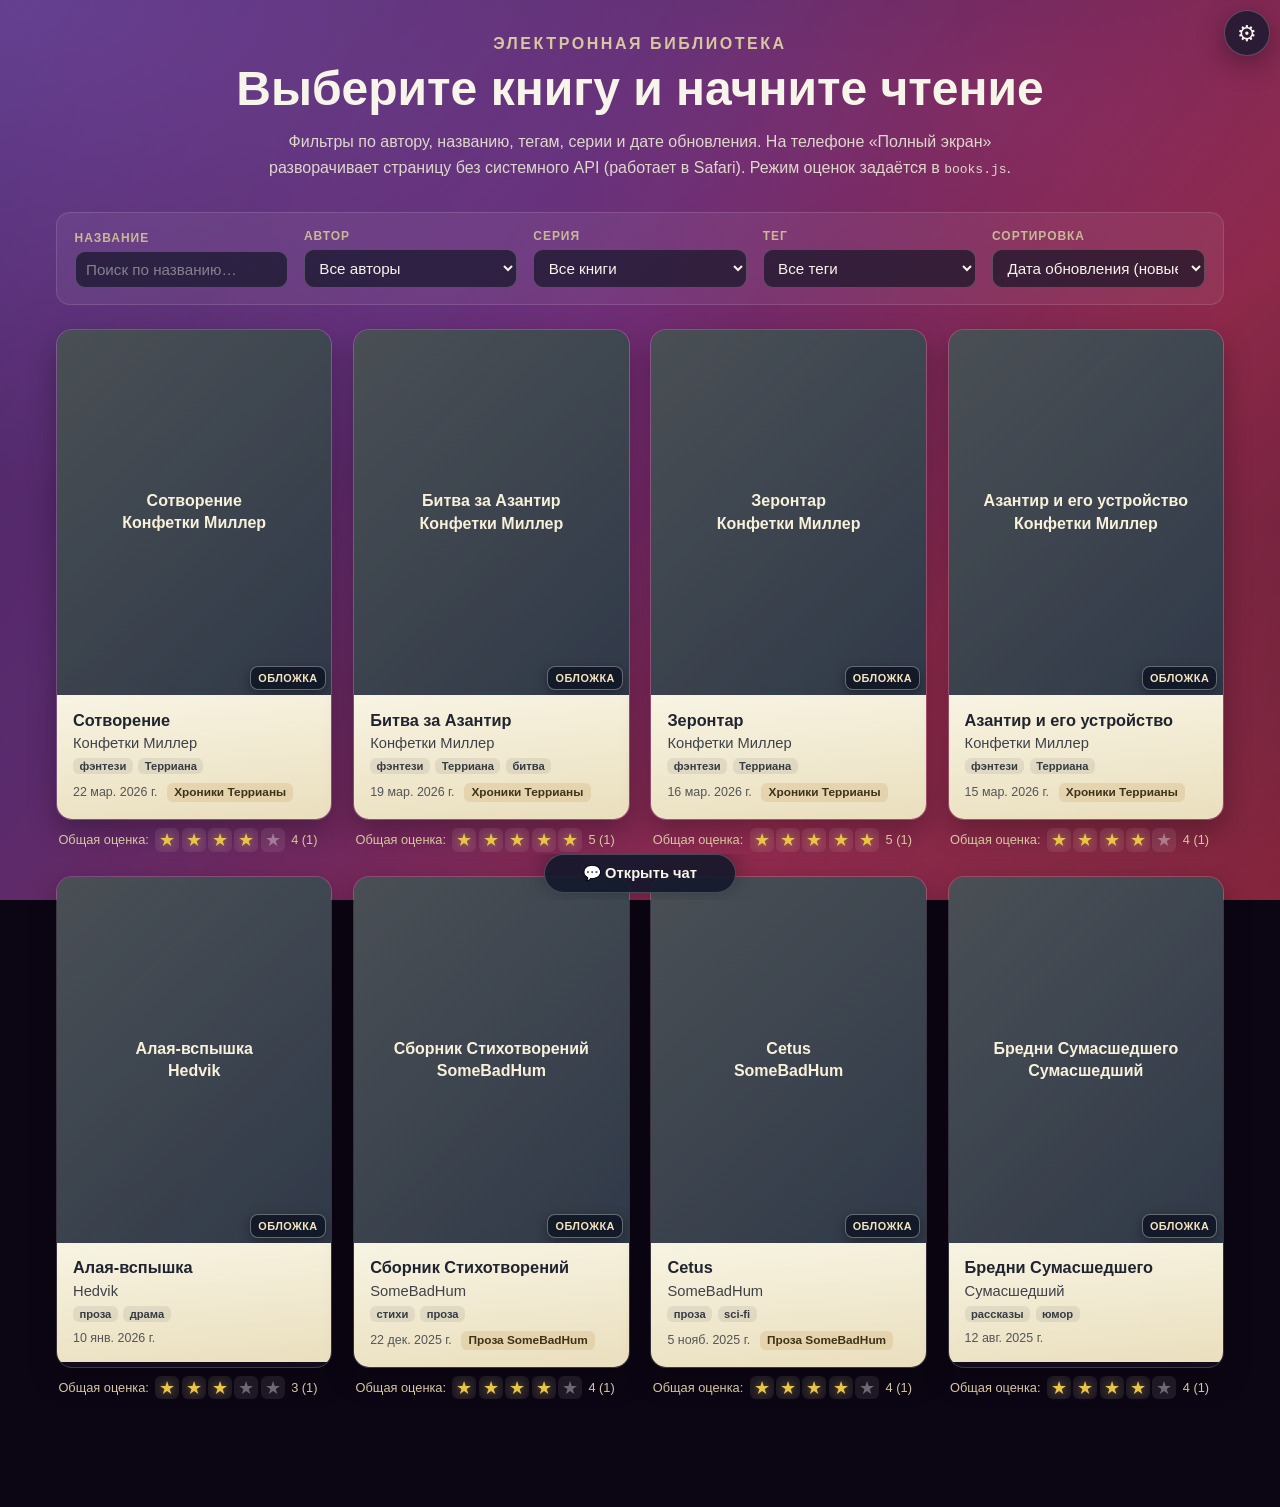
==== commit b5b22625: "Add files via upload" ====
--- a/index.html
+++ b/index.html
@@ -26,6 +26,23 @@
                 <label class="settings-field">
                     <span class="settings-label">Тема фона</span>
                     <select id="settings-bg-theme" class="settings-select"></select>
+                </label>
+                <label class="settings-field">
+                    <span class="settings-label">Фон PDF</span>
+                    <select id="settings-pdf-bg" class="settings-select">
+                        <option value="#2a3142">Тёмно-синий</option>
+                        <option value="#f5f0e6">Светлый (бумага)</option>
+                        <option value="#101216">Графит</option>
+                    </select>
+                </label>
+                <label class="settings-field">
+                    <span class="settings-label">Цвет текста PDF</span>
+                    <select id="settings-pdf-text-tone" class="settings-select">
+                        <option value="normal">Обычный</option>
+                        <option value="sepia">Тёплый</option>
+                        <option value="cool">Холодный</option>
+                        <option value="dark">Тёмный</option>
+                    </select>
                 </label>
                 <label class="settings-checkbox">
                     <input type="checkbox" id="settings-ui-animations" checked>
--- a/books.css
+++ b/books.css
@@ -13,6 +13,8 @@
     --knigi-ui-ease-out: cubic-bezier(0.22, 1, 0.36, 1);
     /* Цвет, тень, border — без резких скачков */
     --knigi-ui-ease-soft: cubic-bezier(0.45, 0, 0.25, 1);
+    --knigi-pdf-bg: #2a3142;
+    --knigi-pdf-filter: none;
 }
 
 html[data-knigi-ui-animations="off"] {
@@ -1150,7 +1152,7 @@
     -webkit-overflow-scrolling: touch;
     text-align: center;
     padding: 0.5rem;
-    background: #2a3142;
+    background: var(--knigi-pdf-bg);
 }
 
 #pdf-canvas {
@@ -1159,6 +1161,7 @@
     max-width: 100%;
     height: auto;
     box-shadow: 0 4px 24px rgba(0, 0, 0, 0.45);
+    filter: var(--knigi-pdf-filter);
 }
 
 .pdf-error {
@@ -1260,7 +1263,7 @@
 
 .pseudo-fs-close {
     position: absolute;
-    top: max(0.45rem, env(safe-area-inset-top, 0px));
+    top: max(3.55rem, calc(env(safe-area-inset-top, 0px) + 3rem));
     right: max(0.45rem, env(safe-area-inset-right, 0px));
     z-index: 5;
     width: 44px;
@@ -1277,6 +1280,11 @@
     display: grid;
     place-items: center;
     padding: 0;
+}
+
+.reader-frame-wrap:fullscreen .pseudo-fs-close,
+.reader-frame-wrap.reader-frame-wrap--pseudo-fs .pseudo-fs-close {
+    position: fixed;
 }
 
 .pseudo-fs-close:hover {
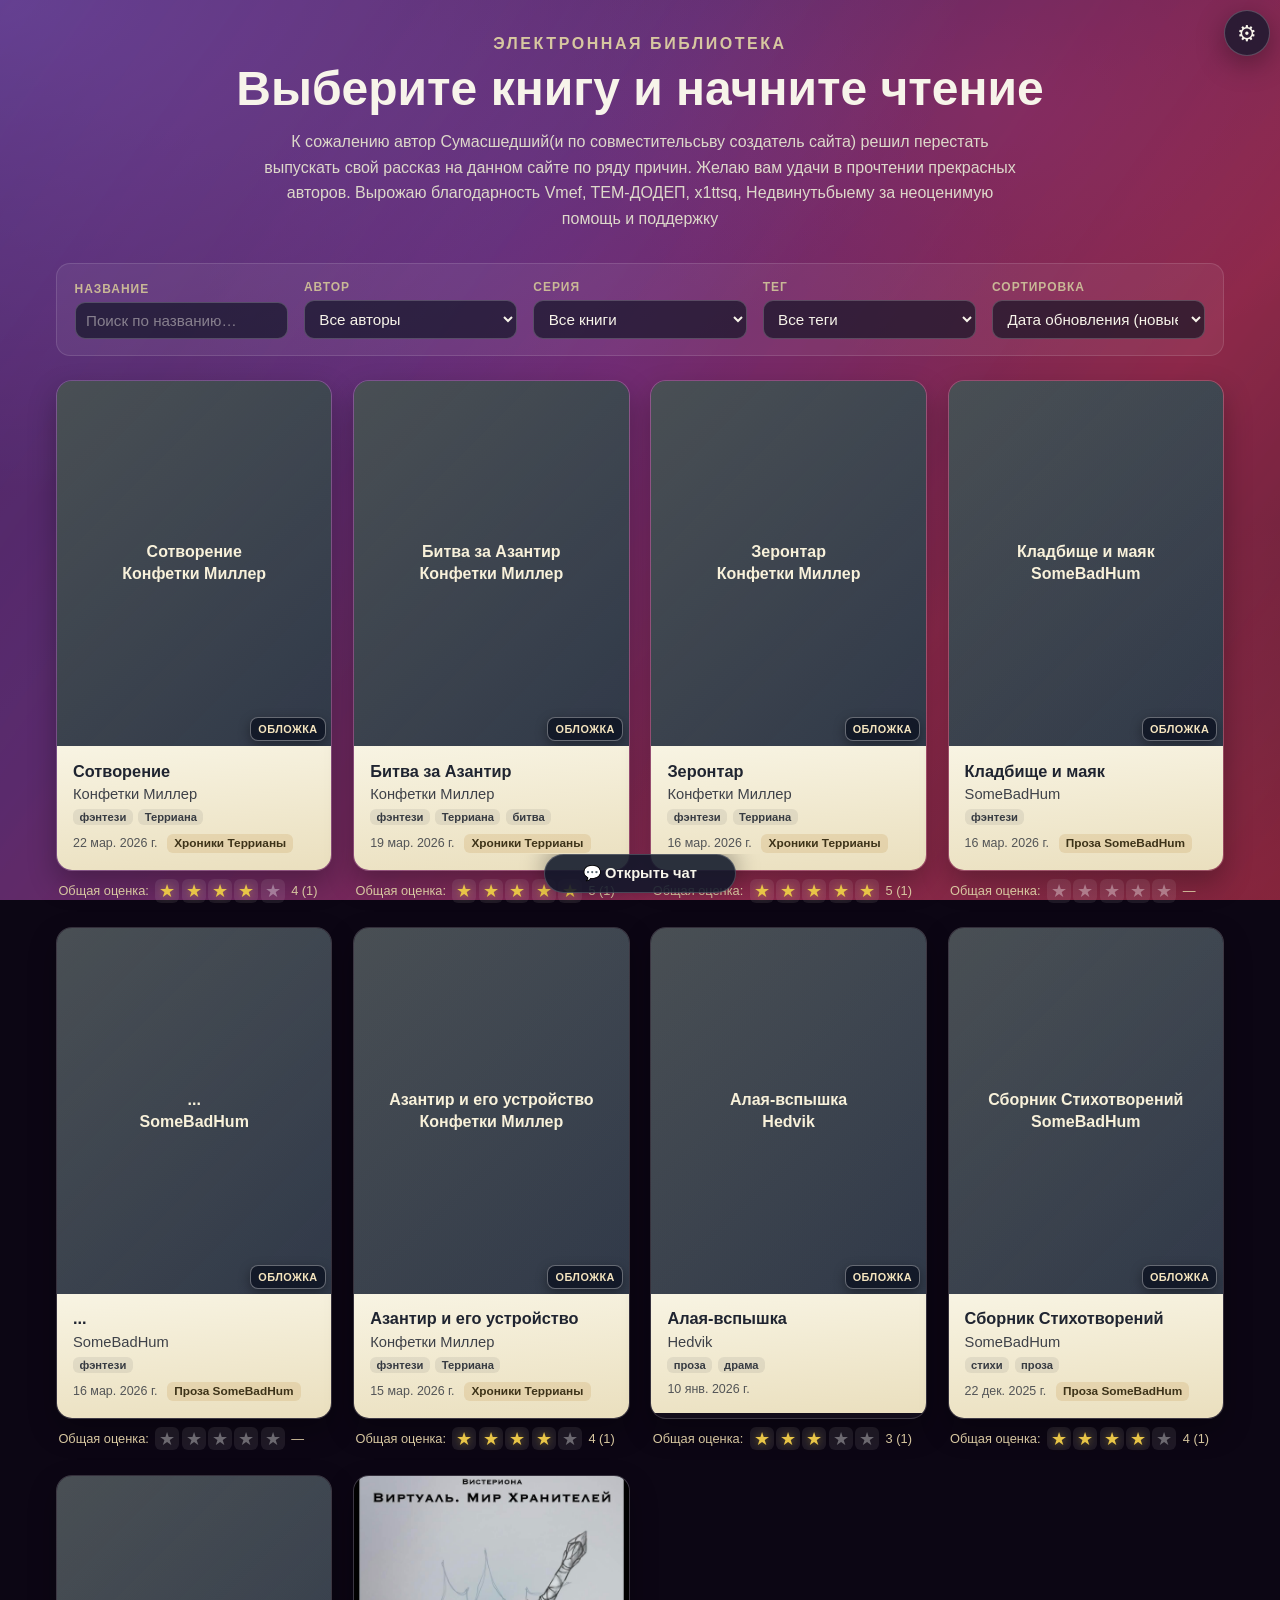
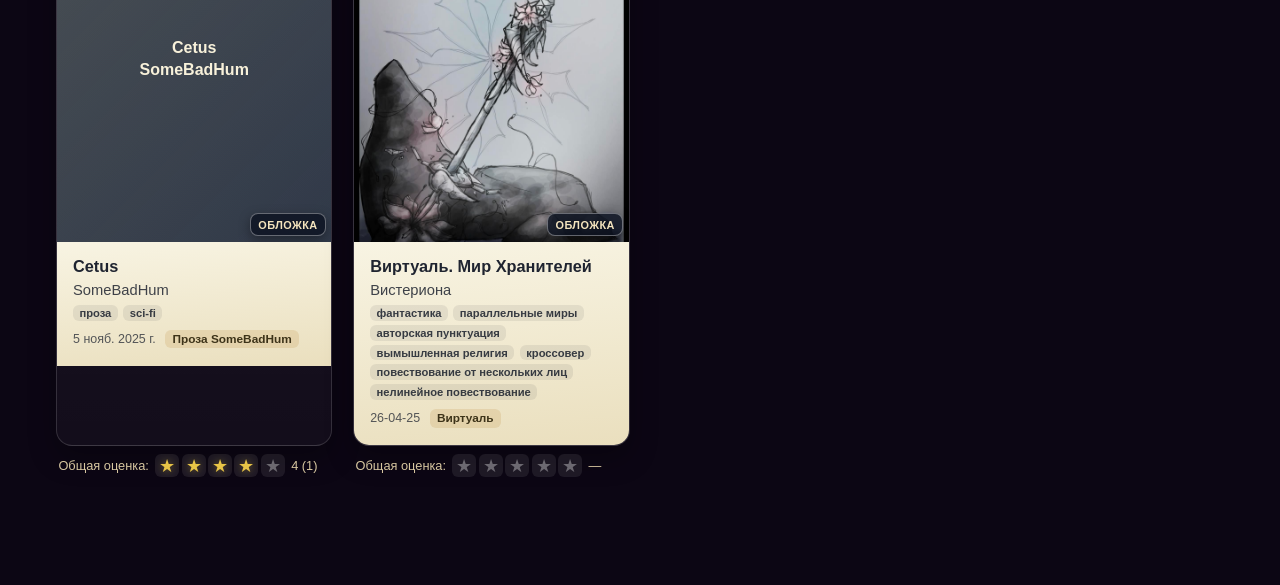
==== commit 75e6a663: "Update index.html" ====
--- a/index.html
+++ b/index.html
@@ -85,7 +85,8 @@
             <p class="hero-kicker">Электронная библиотека</p>
             <h1>Выберите книгу и начните чтение</h1>
             <p class="hero-subtitle">
-                Фильтры по автору, названию, тегам, серии и дате обновления. На телефоне «Полный экран» разворачивает страницу без системного API (работает в Safari). Режим оценок задаётся в <code>books.js</code>.
+                К сожалению автор Сумасшедший(и по совместительсьву создатель сайта) решил перестать выпускать свой рассказ на данном сайте по ряду причин. Желаю вам удачи в прочтении прекрасных авторов. Вырожаю
+                благодарность Vmef, TEM-ДОДЕП, x1ttsq, Heдвинутьбыему за неоценимую помощь и поддержку 
             </p>
         </section>
 
--- a/books.css
+++ b/books.css
@@ -371,6 +371,10 @@
     transform: scale(1.06);
 }
 
+body.reader-fs-active .settings-fab {
+    display: none !important;
+}
+
 .settings-backdrop {
     position: fixed;
     inset: 0;
@@ -1282,9 +1286,19 @@
     padding: 0;
 }
 
+.pseudo-fs-close[hidden] {
+    display: none !important;
+}
+
+body:not(.reader-fs-active) .pseudo-fs-close {
+    display: none !important;
+}
+
 .reader-frame-wrap:fullscreen .pseudo-fs-close,
 .reader-frame-wrap.reader-frame-wrap--pseudo-fs .pseudo-fs-close {
     position: fixed;
+    top: max(0.45rem, env(safe-area-inset-top, 0px));
+    right: max(0.45rem, env(safe-area-inset-right, 0px));
 }
 
 .pseudo-fs-close:hover {
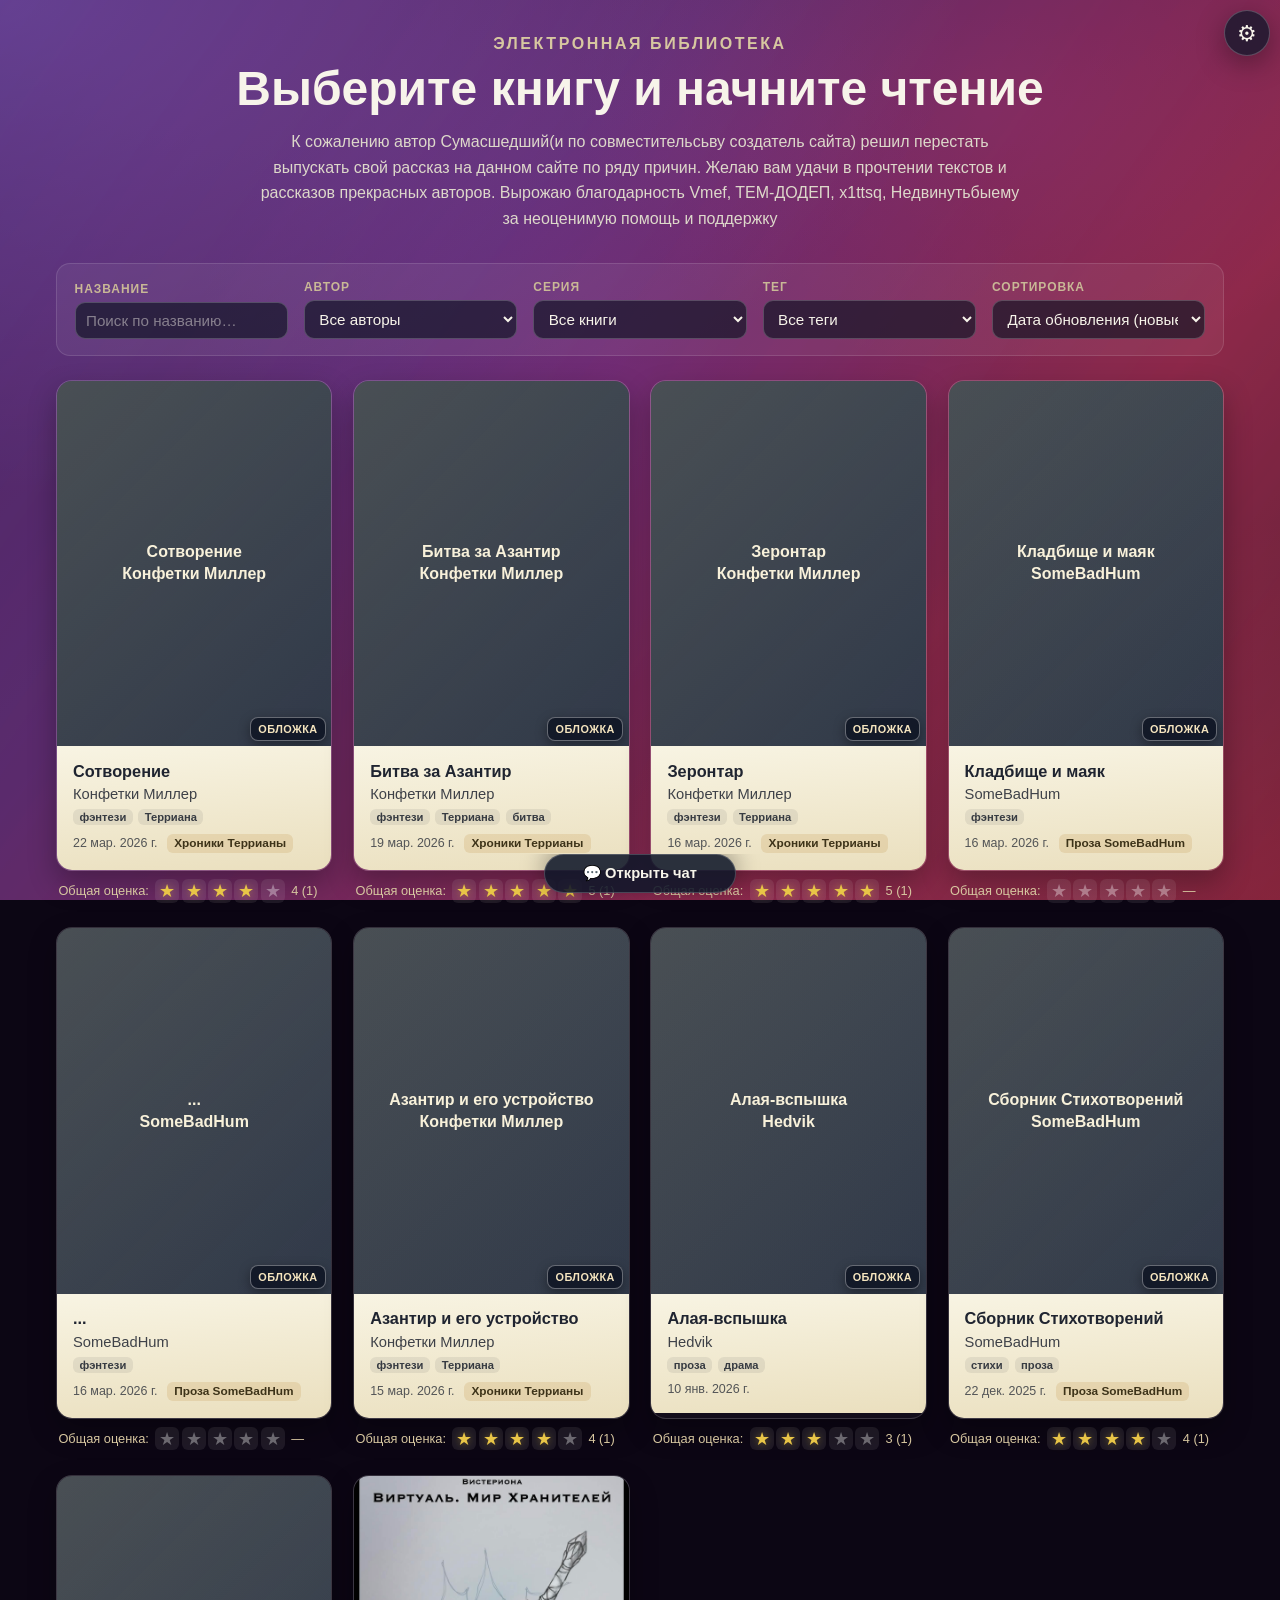
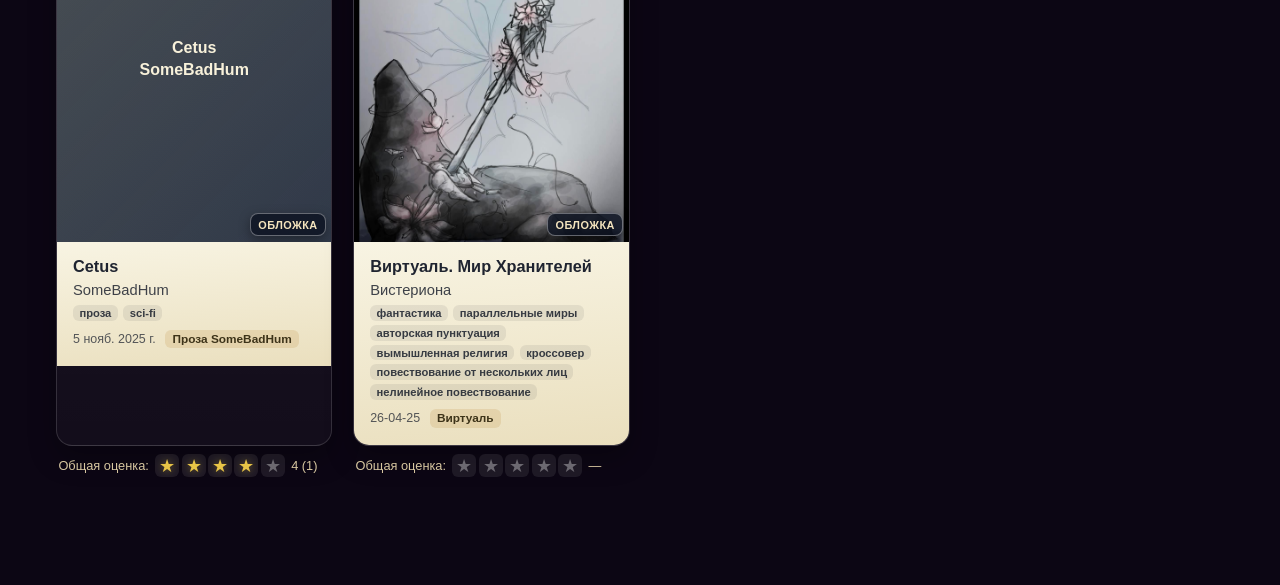
==== commit 42d89c5a: "Update index.html" ====
--- a/index.html
+++ b/index.html
@@ -85,7 +85,7 @@
             <p class="hero-kicker">Электронная библиотека</p>
             <h1>Выберите книгу и начните чтение</h1>
             <p class="hero-subtitle">
-                К сожалению автор Сумасшедший(и по совместительсьву создатель сайта) решил перестать выпускать свой рассказ на данном сайте по ряду причин. Желаю вам удачи в прочтении прекрасных авторов. Вырожаю
+                К сожалению автор Сумасшедший(и по совместительсьву создатель сайта) решил перестать выпускать свой рассказ на данном сайте по ряду причин. Желаю вам удачи в прочтении текстов и рассказов прекрасных авторов. Вырожаю
                 благодарность Vmef, TEM-ДОДЕП, x1ttsq, Heдвинутьбыему за неоценимую помощь и поддержку 
             </p>
         </section>
